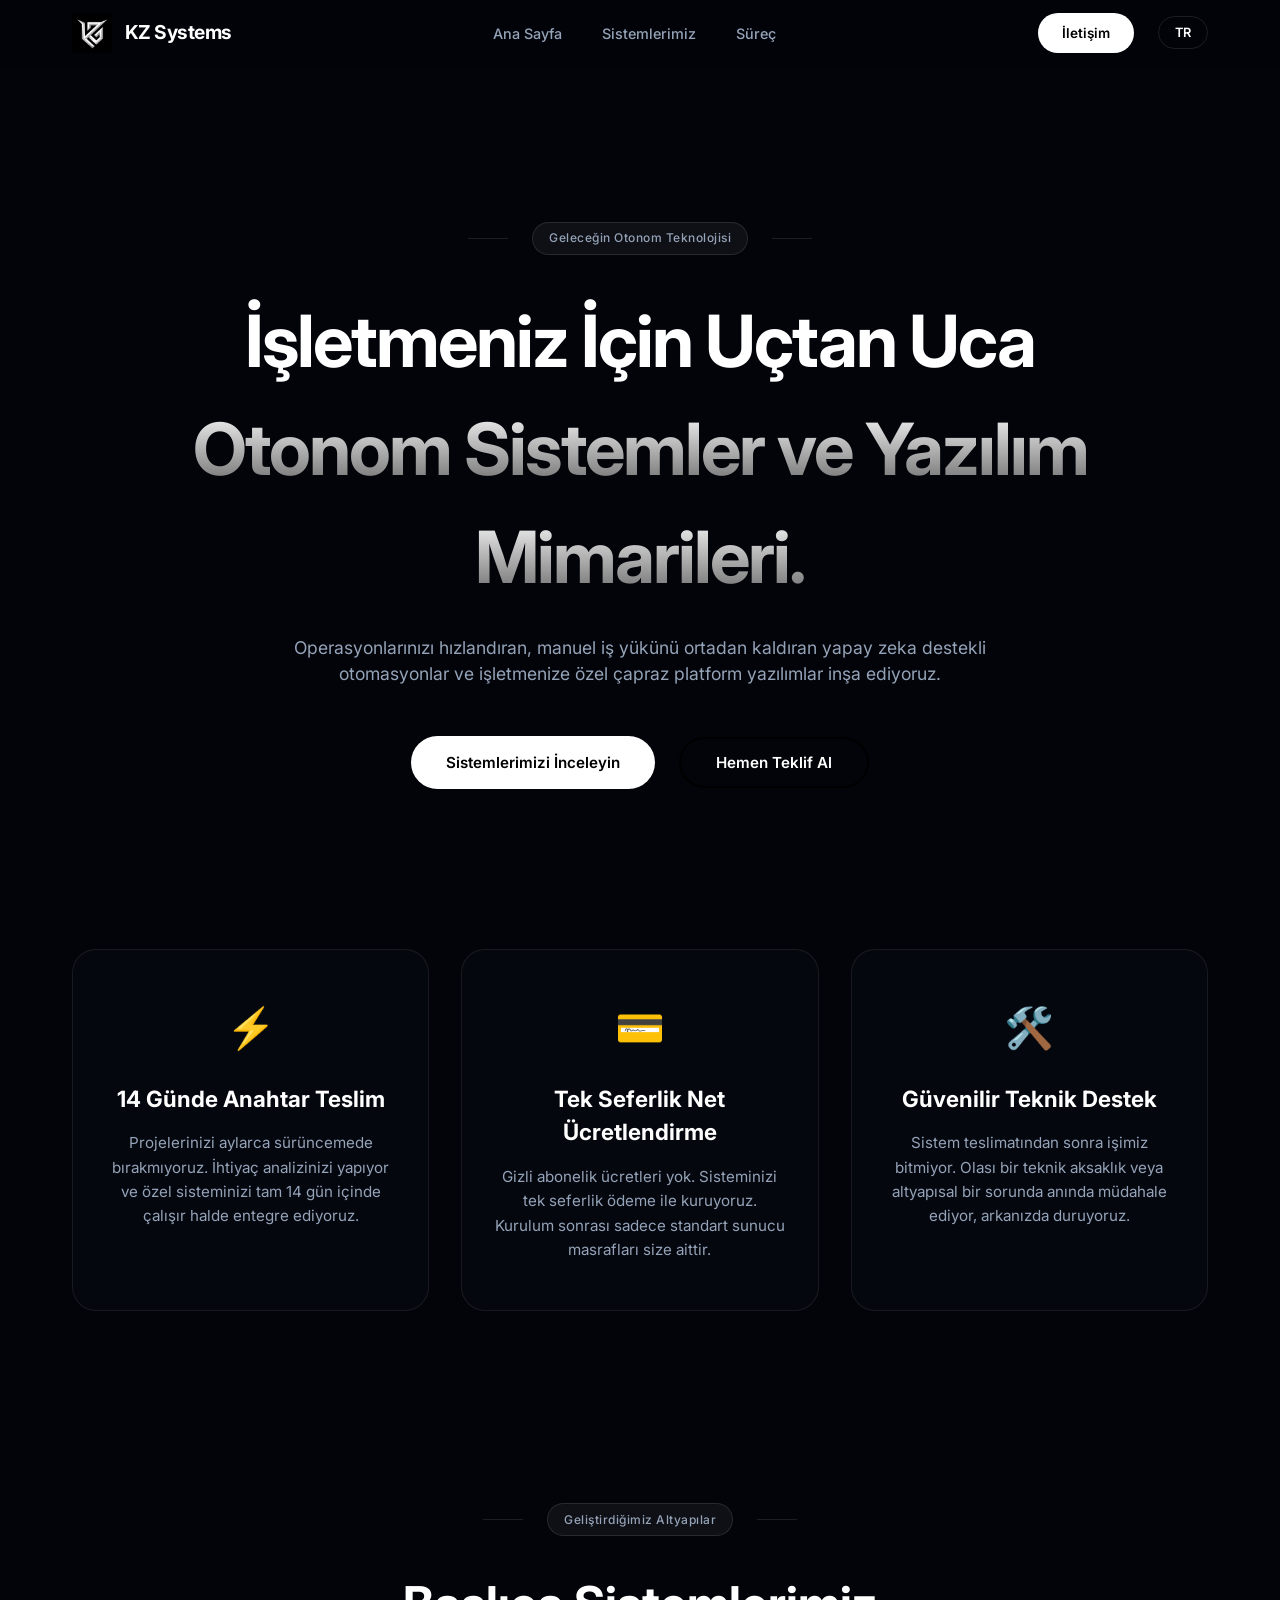
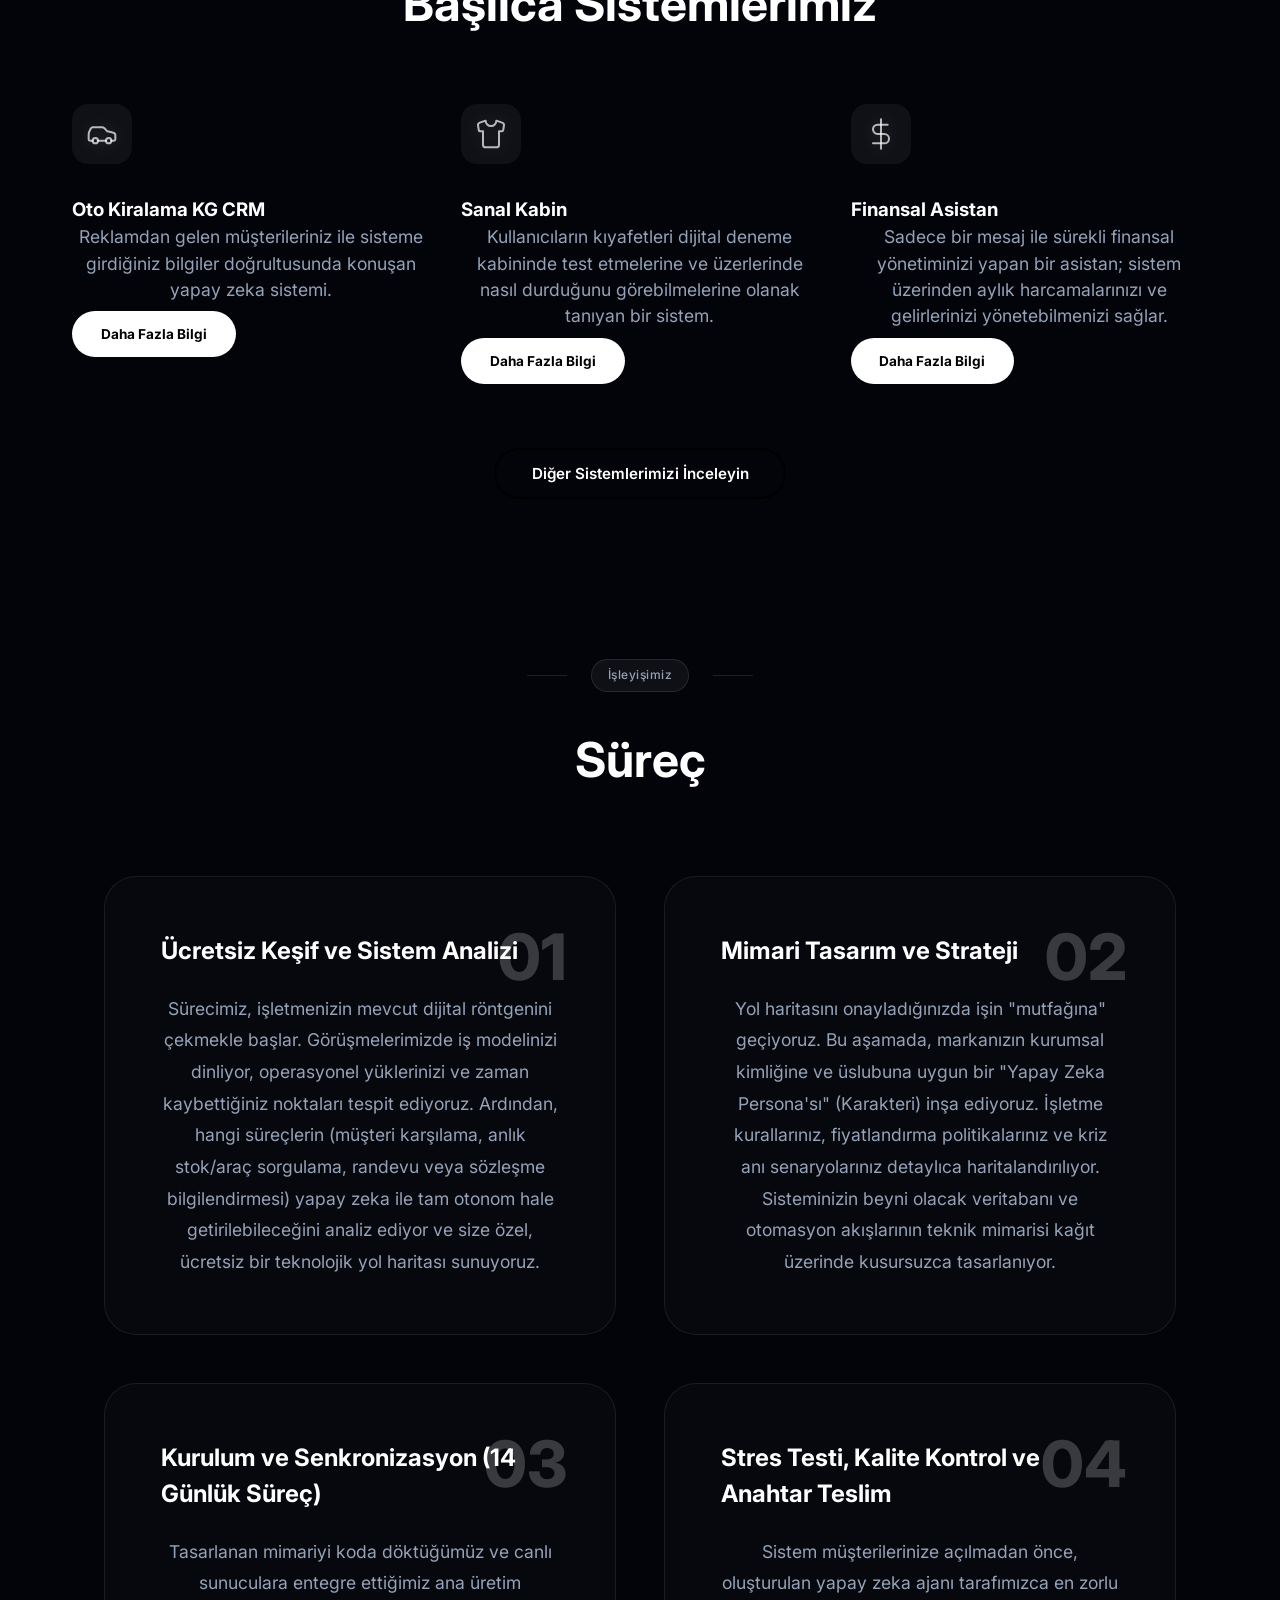
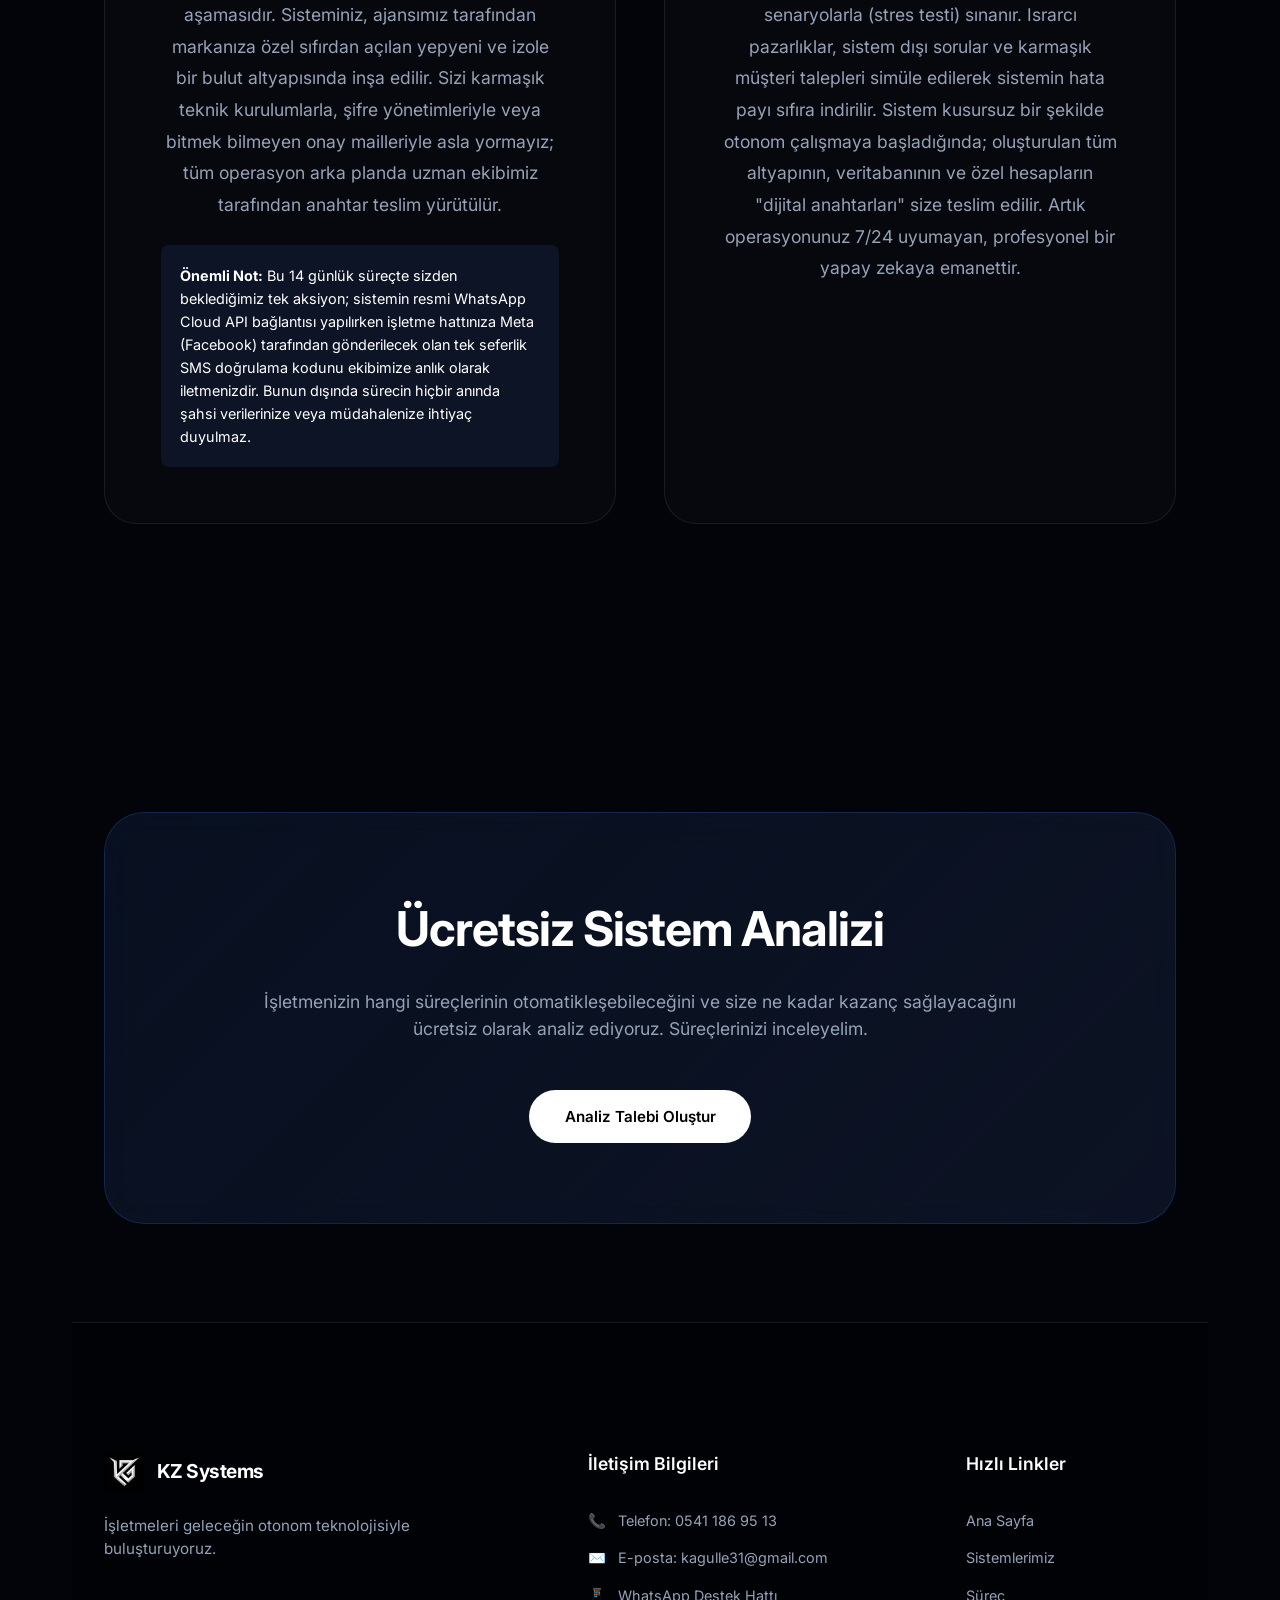
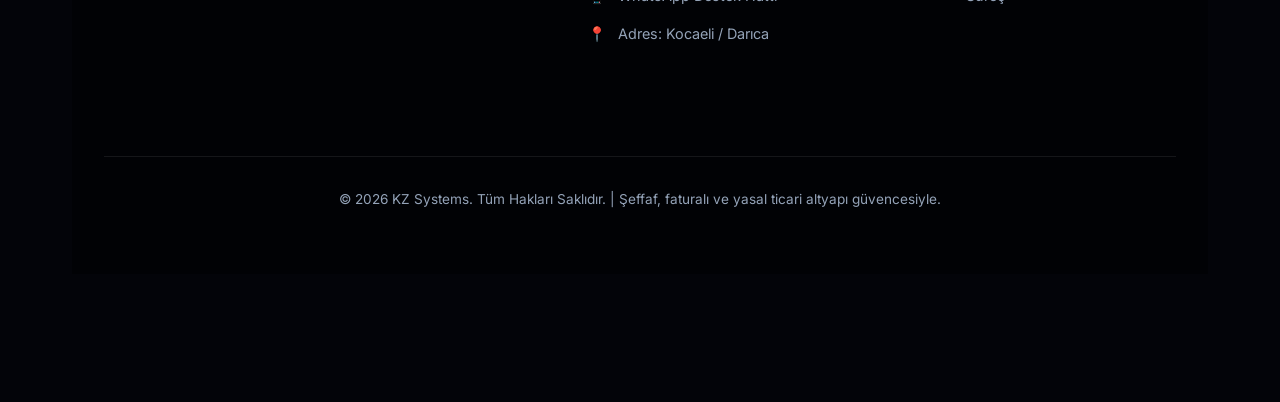
==== index.html @ 74131161 "Ufak bir yazi duzeltildi" ====
<!DOCTYPE html>
<html lang="tr">
<head>
    <meta charset="UTF-8">
    <meta name="viewport" content="width=device-width, initial-scale=1.0">
    <title>KZ Systems | Uçtan Uca Otonom Sistemler</title>
    <link rel="stylesheet" href="style.css?v=11">
    <link rel="preconnect" href="https://fonts.googleapis.com">
    <link rel="preconnect" href="https://fonts.gstatic.com" crossorigin>
    <link href="https://fonts.googleapis.com/css2?family=Inter:wght@300;400;500;600;700;800&display=swap" rel="stylesheet">
    <meta name="description" content="KZ Systems - İşletmenize özel otonom sistemler, yapay zeka otomasyonları ve yazılım mimarileri.">
</head>
<body>
    <!-- Background Glow System -->
    <div class="bg-system">
        <div class="glow-horizontal"></div>
        <div class="noise-overlay"></div>
    </div>

    <!-- Navigation -->
    <nav class="navbar">
        <div class="nav-container">
            <div class="nav-left">
                <div class="logo-area">
                    <img src="logo.png" alt="KZ Logo" class="brand-logo">
                    <span class="brand-name">KZ Systems</span>
                </div>
            </div>
            <div class="nav-center">
                <ul class="nav-links">
                    <li><a href="#home" data-tr="Ana Sayfa" data-en="Home">Ana Sayfa</a></li>
                    <li><a href="systems.html" target="_blank" data-tr="Sistemlerimiz" data-en="Our Systems">Sistemlerimiz</a></li>
                    <li><a href="#process" data-tr="Süreç" data-en="Process">Süreç</a></li>
                </ul>
            </div>
            <div class="nav-right">
                <div class="nav-actions">
                    <a href="#contact-info" class="btn-contact desktop-only" data-tr="İletişim" data-en="Contact">İletişim</a>
                    <div class="lang-switcher">
                        <button id="lang-btn">TR</button>
                        <div class="lang-dropdown">
                            <a href="#" onclick="changeLang('tr')">Türkçe</a>
                            <a href="#" onclick="changeLang('en')">English</a>
                        </div>
                    </div>
                    <!-- Hamburger Menu Toggle -->
                    <button class="mobile-menu-toggle" id="mobile-toggle">
                        <span></span>
                        <span></span>
                        <span></span>
                    </button>
                </div>
            </div>
        </div>
    </nav>

    <!-- Mobile Overlay Menu -->
    <div class="mobile-overlay" id="mobile-overlay">
        <div class="mobile-menu-content">
            <ul class="mobile-nav-links">
                <li><a href="#home" data-tr="Ana Sayfa" data-en="Home">Ana Sayfa</a></li>
                <li><a href="systems.html" target="_blank" data-tr="Sistemlerimiz" data-en="Our Systems">Sistemlerimiz</a></li>
                <li><a href="#process" data-tr="Süreç" data-en="Process">Süreç</a></li>
                <li><a href="#contact-info" class="btn-contact-mobile" data-tr="İletişim" data-en="Contact">İletişim</a></li>
            </ul>
        </div>
    </div>

    <!-- 1. Hero Section -->
    <section id="home" class="hero-saas">
        <div class="container">
            <div class="badge-wrapper fade-in">
                <div class="line"></div>
                <div class="badge" data-tr="Geleceğin Otonom Teknolojisi" data-en="Autonomous Technology of the Future">Geleceğin Otonom Teknolojisi</div>
                <div class="line"></div>
            </div>
            <h1 class="fade-in" data-tr="İşletmeniz İçin Uçtan Uca<br><span class='gradient-text'>Otonom Sistemler ve Yazılım Mimarileri.</span>" data-en="End-to-End Autonomous Systems<br><span class='gradient-text'>and Software Architectures for Your Business.</span>">İşletmeniz İçin Uçtan Uca<br><span class="gradient-text">Otonom Sistemler ve Yazılım Mimarileri.</span></h1>
            <p class="fade-in" data-tr="Operasyonlarınızı hızlandıran, manuel iş yükünü ortadan kaldıran yapay zeka destekli otomasyonlar ve işletmenize özel çapraz platform yazılımlar inşa ediyoruz." data-en="We build AI-powered automations that accelerate your operations, eliminate manual workload, and develop cross-platform software tailored to your business.">Operasyonlarınızı hızlandıran, manuel iş yükünü ortadan kaldıran yapay zeka destekli otomasyonlar ve işletmenize özel çapraz platform yazılımlar inşa ediyoruz.</p>
            <div class="hero-btns fade-in">
                <a href="systems.html" class="btn-primary-v2" data-tr="Sistemlerimizi İnceleyin" data-en="Explore Our Systems">Sistemlerimizi İnceleyin</a>
                <a href="https://wa.me/905411869513" target="_blank" class="btn-secondary-v2" data-tr="Hemen Teklif Al" data-en="Get Quote Now">Hemen Teklif Al</a>
            </div>
        </div>
    </section>

    <!-- 2. Neden Biz? (Value Proposition) -->
    <section class="value-prop">
        <div class="container">
            <div class="value-grid">
                <!-- Card 1 -->
                <div class="value-card fade-in">
                    <div class="value-icon">⚡</div>
                    <h3 data-tr="14 Günde Anahtar Teslim" data-en="14-Day Turnkey Delivery">14 Günde Anahtar Teslim</h3>
                    <p data-tr="Projelerinizi aylarca sürüncemede bırakmıyoruz. İhtiyaç analizinizi yapıyor ve özel sisteminizi tam 14 gün içinde çalışır halde entegre ediyoruz." data-en="We don't keep your projects in limbo for months. We analyze your needs and integrate your custom system fully operational within exactly 14 days.">Projelerinizi aylarca sürüncemede bırakmıyoruz. İhtiyaç analizinizi yapıyor ve özel sisteminizi tam 14 gün içinde çalışır halde entegre ediyoruz.</p>
                </div>
                <!-- Card 2 -->
                <div class="value-card fade-in" style="animation-delay: 0.1s;">
                    <div class="value-icon">💳</div>
                    <h3 data-tr="Tek Seferlik Net Ücretlendirme" data-en="One-Time Fixed Pricing">Tek Seferlik Net Ücretlendirme</h3>
                    <p data-tr="Gizli abonelik ücretleri yok. Sisteminizi tek seferlik ödeme ile kuruyoruz. Kurulum sonrası sadece standart sunucu masrafları size aittir." data-en="No hidden subscription fees. We set up your system with a one-time payment. After installation, only standard server costs belong to you.">Gizli abonelik ücretleri yok. Sisteminizi tek seferlik ödeme ile kuruyoruz. Kurulum sonrası sadece standart sunucu masrafları size aittir.</p>
                </div>
                <!-- Card 3 -->
                <div class="value-card fade-in" style="animation-delay: 0.2s;">
                    <div class="value-icon">🛠️</div>
                    <h3 data-tr="Güvenilir Teknik Destek" data-en="Reliable Technical Support">Güvenilir Teknik Destek</h3>
                    <p data-tr="Sistem teslimatından sonra işimiz bitmiyor. Olası bir teknik aksaklık veya altyapısal bir sorunda anında müdahale ediyor, arkanızda duruyoruz." data-en="Our job doesn't end after delivery. In case of any technical hitch or infrastructure issue, we intervene immediately and stand by you.">Sistem teslimatından sonra işimiz bitmiyor. Olası bir teknik aksaklık veya altyapısal bir sorunda anında müdahale ediyor, arkanızda duruyoruz.</p>
                </div>
            </div>
        </div>
    </section>

    <!-- 4. Geliştirdiğimiz Altyapılar -->
    <section id="systems" class="articles-section">
        <div class="container">
            <div class="badge-wrapper fade-in">
                <div class="line"></div>
                <div class="badge" data-tr="Geliştirdiğimiz Altyapılar" data-en="Architectures We Develop">Geliştirdiğimiz Altyapılar</div>
                <div class="line"></div>
            </div>
            <h2 class="section-title fade-in" data-tr="Başlıca Sistemlerimiz" data-en="Our Primary Systems">Başlıca Sistemlerimiz</h2>

            <div class="article-grid-v2">
                <!-- Block 1 -->
                <div class="system-box-v3 fade-in">
                    <div class="card-visual-small">
                        <svg width="32" height="32" viewBox="0 0 24 24" fill="none" stroke="currentColor" stroke-width="1.5" stroke-linecap="round" stroke-linejoin="round" class="system-icon"><path d="M19 17h2c.6 0 1-.4 1-1v-3c0-.9-.7-1.7-1.5-1.9C18.7 10.6 16 10 16 10s-1.3-1.4-2.2-2.3c-.5-.4-1.1-.7-1.8-.7H5c-.6 0-1.1.4-1.4.9l-1.4 2.9C2.1 11.6 2 12.2 2 12.8V16c0 .6.4 1 1 1h2"/><circle cx="7" cy="17" r="2"/><path d="M9 17h6"/><circle cx="17" cy="17" r="2"/></svg>
                    </div>
                    <div class="system-content-v3">
                        <h3 data-tr="Oto Kiralama KG CRM" data-en="Car Rental KG CRM">Oto Kiralama KG CRM</h3>
                        <p data-tr="Reklamdan gelen müşterileriniz ile sisteme girdiğiniz bilgiler doğrultusunda konuşan yapay zeka sistemi." data-en="An AI system that communicates with your customers from ads based on the information you provide.">Reklamdan gelen müşterileriniz ile sisteme girdiğiniz bilgiler doğrultusunda konuşan yapay zeka sistemi.</p>
                        <a href="oto-kiralama.html" class="btn-read" data-tr="Daha Fazla Bilgi" data-en="More Info">Daha Fazla Bilgi</a>
                    </div>
                </div>

                <!-- Block 2 -->
                <div class="system-box-v3 fade-in" style="animation-delay: 0.1s;">
                    <div class="card-visual-small">
                        <svg width="32" height="32" viewBox="0 0 24 24" fill="none" stroke="currentColor" stroke-width="1.5" stroke-linecap="round" stroke-linejoin="round" class="system-icon"><path d="M20.38 3.46 16 2a4 4 0 0 1-8 0L3.62 3.46a2 2 0 0 0-1.34 2.23l.58 3.47a1 1 0 0 0 .99.84H6v10c0 1.1.9 2 2 2h8a2 2 0 0 0 2-2V10h2.15a1 1 0 0 0 .99-.84l.58-3.47a2 2 0 0 0-1.34-2.23z"/></svg>
                    </div>
                    <div class="system-content-v3">
                        <h3 data-tr="Sanal Kabin" data-en="Virtual Fitting Room">Sanal Kabin</h3>
                        <p data-tr="Kullanıcıların kıyafetleri dijital deneme kabininde test etmelerine ve üzerlerinde nasıl durduğunu görebilmelerine olanak tanıyan bir sistem." data-en="A system that allows users to test clothes in a digital fitting room and see how they look on them.">Kullanıcıların kıyafetleri dijital deneme kabininde test etmelerine ve üzerlerinde nasıl durduğunu görebilmelerine olanak tanıyan bir sistem.</p>
                        <a href="sanal-kabin.html" class="btn-read" data-tr="Daha Fazla Bilgi" data-en="More Info">Daha Fazla Bilgi</a>
                    </div>
                </div>

                <!-- Block 3 -->
                <div class="system-box-v3 fade-in" style="animation-delay: 0.2s;">
                    <div class="card-visual-small">
                        <svg width="32" height="32" viewBox="0 0 24 24" fill="none" stroke="currentColor" stroke-width="1.5" stroke-linecap="round" stroke-linejoin="round" class="system-icon"><line x1="12" y1="1" x2="12" y2="23"/><path d="M17 5H9.5a3.5 3.5 0 0 0 0 7h5a3.5 3.5 0 0 1 0 7H6"/></svg>
                    </div>
                    <div class="system-content-v3">
                        <h3 data-tr="Finansal Asistan" data-en="Financial Assistant">Finansal Asistan</h3>
                        <p data-tr="Sadece bir mesaj ile sürekli finansal yönetiminizi yapan bir asistan; sistem üzerinden aylık harcamalarınızı ve gelirlerinizi yönetebilmenizi sağlar." data-en="An assistant that manages your finances with just a message; allows you to manage monthly expenses and incomes through the system.">Sadece bir mesaj ile sürekli finansal yönetiminizi yapan bir asistan; sistem üzerinden aylık harcamalarınızı ve gelirlerinizi yönetebilmenizi sağlar.</p>
                        <a href="finansal-asistan.html" class="btn-read" data-tr="Daha Fazla Bilgi" data-en="More Info">Daha Fazla Bilgi</a>
                    </div>
                </div>
            </div>
            
            <div class="systems-more fade-in" style="text-align: center; margin-top: 4rem;">
                <a href="systems.html" class="btn-secondary-v2" data-tr="Diğer Sistemlerimizi İnceleyin" data-en="Explore Our Other Systems">Diğer Sistemlerimizi İnceleyin</a>
            </div>
            
    <!-- 5. Süreç Section -->
    <section id="process" class="process-section">
        <div class="container">
            <div class="badge-wrapper fade-in">
                <div class="line"></div>
                <div class="badge" data-tr="İşleyişimiz" data-en="Our Process">İşleyişimiz</div>
                <div class="line"></div>
            </div>
            <h2 class="section-title fade-in" data-tr="Süreç" data-en="Process">Süreç</h2>

            <div class="process-grid">
                <!-- Step 1 -->
                <div class="process-card fade-in">
                    <div class="step-num">01</div>
                    <div class="process-content">
                        <h3 data-tr="Ücretsiz Keşif ve Sistem Analizi" data-en="Free Discovery and System Analysis">Ücretsiz Keşif ve Sistem Analizi</h3>
                        <p data-tr="Sürecimiz, işletmenizin mevcut dijital röntgenini çekmekle başlar. Görüşmelerimizde iş modelinizi dinliyor, operasyonel yüklerinizi ve zaman kaybettiğiniz noktaları tespit ediyoruz. Ardından, hangi süreçlerin (müşteri karşılama, anlık stok/araç sorgulama, randevu veya sözleşme bilgilendirmesi) yapay zeka ile tam otonom hale getirilebileceğini analiz ediyor ve size özel, ücretsiz bir teknolojik yol haritası sunuyoruz." data-en="Our process begins with taking a digital X-ray of your business. We listen to your business model, identifying operational burdens and time-consuming points. Then, we analyze which processes can be fully automated with AI and provide you with a custom, free technological roadmap.">Sürecimiz, işletmenizin mevcut dijital röntgenini çekmekle başlar. Görüşmelerimizde iş modelinizi dinliyor, operasyonel yüklerinizi ve zaman kaybettiğiniz noktaları tespit ediyoruz. Ardından, hangi süreçlerin (müşteri karşılama, anlık stok/araç sorgulama, randevu veya sözleşme bilgilendirmesi) yapay zeka ile tam otonom hale getirilebileceğini analiz ediyor ve size özel, ücretsiz bir teknolojik yol haritası sunuyoruz.</p>
                    </div>
                </div>

                <!-- Step 2 -->
                <div class="process-card fade-in" style="animation-delay: 0.1s;">
                    <div class="step-num">02</div>
                    <div class="process-content">
                        <h3 data-tr="Mimari Tasarım ve Strateji" data-en="Architectural Design and Strategy">Mimari Tasarım ve Strateji</h3>
                        <p data-tr="Yol haritasını onayladığınızda işin 'mutfağına' geçiyoruz. Bu aşamada, markanızın kurumsal kimliğine ve üslubuna uygun bir 'Yapay Zeka Persona'sı' (Karakteri) inşa ediyoruz. İşletme kurallarınız, fiyatlandırma politikalarınız ve kriz anı senaryolarınız detaylıca haritalandırılıyor. Sisteminizin beyni olacak veritabanı ve otomasyon akışlarının teknik mimarisi kağıt üzerinde kusursuzca tasarlanıyor." data-en="When you approve the roadmap, we move to the 'kitchen'. We build an 'AI Persona' suitable for your brand's tone. Your business rules, pricing policies, and crisis scenarios are mapped out. The technical architecture of the database and automation flows is flawlessly designed.">Yol haritasını onayladığınızda işin "mutfağına" geçiyoruz. Bu aşamada, markanızın kurumsal kimliğine ve üslubuna uygun bir "Yapay Zeka Persona'sı" (Karakteri) inşa ediyoruz. İşletme kurallarınız, fiyatlandırma politikalarınız ve kriz anı senaryolarınız detaylıca haritalandırılıyor. Sisteminizin beyni olacak veritabanı ve otomasyon akışlarının teknik mimarisi kağıt üzerinde kusursuzca tasarlanıyor.</p>
                    </div>
                </div>

                <!-- Step 3 -->
                <div class="process-card fade-in" style="animation-delay: 0.2s;">
                    <div class="step-num">03</div>
                    <div class="process-content">
                        <h3 data-tr="Kurulum ve Senkronizasyon (14 Günlük Süreç)" data-en="Installation and Synchronization (14-Day Process)">Kurulum ve Senkronizasyon (14 Günlük Süreç)</h3>
                        <p data-tr="Tasarlanan mimariyi koda döktüğümüz ve canlı sunuculara entegre ettiğimiz ana üretim aşamasıdır. Sisteminiz, ajansımız tarafından markanıza özel sıfırdan açılan yepyeni ve izole bir bulut altyapısında inşa edilir. Sizi karmaşık teknik kurulumlarla, şifre yönetimleriyle veya bitmek bilmeyen onay mailleriyle asla yormayız." data-en="The main production phase where we code and integrate into live servers. Your system is built on a brand new and isolated cloud infrastructure created specifically for your brand. We never tire you with complex technical setups.">Tasarlanan mimariyi koda döktüğümüz ve canlı sunuculara entegre ettiğimiz ana üretim aşamasıdır. Sisteminiz, ajansımız tarafından markanıza özel sıfırdan açılan yepyeni ve izole bir bulut altyapısında inşa edilir. Sizi karmaşık teknik kurulumlarla, şifre yönetimleriyle veya bitmek bilmeyen onay mailleriyle asla yormayız; tüm operasyon arka planda uzman ekibimiz tarafından anahtar teslim yürütülür.</p>
                        <div class="important-note" style="margin-top: 1.5rem; padding: 1.2rem; background: rgba(59, 130, 246, 0.1); border-left: 3px solid var(--accent-primary); border-radius: 8px;">
                            <strong data-tr="Önemli Not:" data-en="Important Note:">Önemli Not:</strong>
                            <span data-tr="Bu 14 günlük süreçte sizden beklediğimiz tek aksiyon; sistemin resmi WhatsApp Cloud API bağlantısı yapılırken işletme hattınıza Meta (Facebook) tarafından gönderilecek olan tek seferlik SMS doğrulama kodunu ekibimize anlık olarak iletmenizdir. Bunun dışında sürecin hiçbir anında şahsi verilerinize veya müdahalenize ihtiyaç duyulmaz." data-en="The only action we expect from you is to instantly share the one-time SMS verification code sent by Meta (Facebook) to your business line while connecting to the official WhatsApp Cloud API. No personal data or intervention is needed otherwise.">Bu 14 günlük süreçte sizden beklediğimiz tek aksiyon; sistemin resmi WhatsApp Cloud API bağlantısı yapılırken işletme hattınıza Meta (Facebook) tarafından gönderilecek olan tek seferlik SMS doğrulama kodunu ekibimize anlık olarak iletmenizdir. Bunun dışında sürecin hiçbir anında şahsi verilerinize veya müdahalenize ihtiyaç duyulmaz.</span>
                        </div>
                    </div>
                </div>

                <!-- Step 4 -->
                <div class="process-card fade-in" style="animation-delay: 0.3s;">
                    <div class="step-num">04</div>
                    <div class="process-content">
                        <h3 data-tr="Stres Testi, Kalite Kontrol ve Anahtar Teslim" data-en="Stress Test, Quality Control and Turnkey Delivery">Stres Testi, Kalite Kontrol ve Anahtar Teslim</h3>
                        <p data-tr="Sistem müşterilerinize açılmadan önce, oluşturulan yapay zeka ajanı tarafımızca en zorlu senaryolarla (stres testi) sınanır. Israrcı pazarlıklar, sistem dışı sorular ve karmaşık müşteri talepleri simüle edilerek sistemin hata payı sıfıra indirilir. Sistem kusursuz bir şekilde otonom çalışmaya başladığında; oluşturulan tüm altyapının, veritabanının ve özel hesapların 'dijital anahtarları' size teslim edilir." data-en="Before opening to customers, the AI agent is tested with the toughest scenarios. Persistent negotiations and complex requests are simulated to reduce the error margin to zero. When it works flawlessly, the 'digital keys' to all infrastructure are delivered to you.">Sistem müşterilerinize açılmadan önce, oluşturulan yapay zeka ajanı tarafımızca en zorlu senaryolarla (stres testi) sınanır. Israrcı pazarlıklar, sistem dışı sorular ve karmaşık müşteri talepleri simüle edilerek sistemin hata payı sıfıra indirilir. Sistem kusursuz bir şekilde otonom çalışmaya başladığında; oluşturulan tüm altyapının, veritabanının ve özel hesapların "dijital anahtarları" size teslim edilir. Artık operasyonunuz 7/24 uyumayan, profesyonel bir yapay zekaya emanettir.</p>
                    </div>
                </div>
            </div>
        </div>
    </section>

    <!-- 5. Ücretsiz Sistem Analizi -->
    <section class="analysis-section">
        <div class="container">
            <div class="analysis-box fade-in">
                <h2 data-tr="Ücretsiz Sistem Analizi" data-en="Free System Analysis">Ücretsiz Sistem Analizi</h2>
                <p data-tr="İşletmenizin hangi süreçlerinin otomatikleşebileceğini ve size ne kadar kazanç sağlayacağını ücretsiz olarak analiz ediyoruz. Süreçlerinizi inceleyelim." data-en="We analyze for free which processes of your business can be automated and how much gain it will provide. Let's examine your processes.">İşletmenizin hangi süreçlerinin otomatikleşebileceğini ve size ne kadar kazanç sağlayacağını ücretsiz olarak analiz ediyoruz. Süreçlerinizi inceleyelim.</p>
                <a href="https://wa.me/905411869513" target="_blank" class="btn-primary-v2" data-tr="Analiz Talebi Oluştur" data-en="Create Analysis Request">Analiz Talebi Oluştur</a>
            </div>
        </div>
    </section>

    <!-- 6. Footer -->
    <footer id="contact-info" class="footer-detailed">
        <div class="container">
            <div class="footer-grid">
                <div class="footer-brand">
                    <div class="logo-area">
                        <img src="logo.png" alt="KZ Logo" class="brand-logo">
                        <span class="brand-name">KZ Systems</span>
                    </div>
                    <p class="brand-desc" data-tr="İşletmeleri geleceğin otonom teknolojisiyle buluşturuyoruz." data-en="Connecting businesses with the autonomous technology of the future.">İşletmeleri geleceğin otonom teknolojisiyle buluşturuyoruz.</p>
                </div>
                <div class="footer-contact">
                    <h4 data-tr="İletişim Bilgileri" data-en="Contact Information">İletişim Bilgileri</h4>
                    <ul>
                        <li><span class="icon">📞</span> <span data-tr="Telefon: 0541 186 95 13" data-en="Phone: +90 541 186 95 13">Telefon: 0541 186 95 13</span></li>
                        <li><span class="icon">✉️</span> <span data-tr="E-posta: kagulle31@gmail.com" data-en="Email: kagulle31@gmail.com">E-posta: kagulle31@gmail.com</span></li>
                        <li><span class="icon">📱</span> <a href="https://wa.me/905411869513" target="_blank" data-tr="WhatsApp Destek Hattı" data-en="WhatsApp Support Line">WhatsApp Destek Hattı</a></li>
                        <li><span class="icon">📍</span> <span data-tr="Adres: Kocaeli / Darıca" data-en="Address: Kocaeli / Darıca">Adres: Kocaeli / Darıca</span></li>
                    </ul>
                </div>
                <div class="footer-links">
                    <h4 data-tr="Hızlı Linkler" data-en="Quick Links">Hızlı Linkler</h4>
                    <ul>
                        <li><a href="#home" data-tr="Ana Sayfa" data-en="Home">Ana Sayfa</a></li>
                        <li><a href="#systems" data-tr="Sistemlerimiz" data-en="Our Systems">Sistemlerimiz</a></li>
                        <li><a href="#process" data-tr="Süreç" data-en="Process">Süreç</a></li>
                    </ul>
                </div>
            </div>
            <div class="footer-bottom">
                <p data-tr="© 2026 KZ Systems. Tüm Hakları Saklıdır. | Şeffaf, faturalı ve yasal ticari altyapı güvencesiyle." data-en="© 2026 KZ Systems. All Rights Reserved. | With the assurance of transparent, invoiced and legal commercial infrastructure.">© 2026 KZ Systems. Tüm Hakları Saklıdır. | Şeffaf, faturalı ve yasal ticari altyapı güvencesiyle.</p>
            </div>
        </div>
    </footer>

    <script src="main.js"></script>
</body>
</html>
---- style.css ----
:root {
    --bg-color: #030409;
    --accent-blue: #3b82f6;
    --accent-glow: rgba(59, 130, 246, 0.15);
    --text-primary: #ffffff;
    --text-secondary: #94a3b8;
    --card-bg: rgba(15, 23, 42, 0.3);
    --border-color: rgba(255, 255, 255, 0.08);
    --transition: all 0.5s cubic-bezier(0.16, 1, 0.3, 1);
}

/* Custom Premium Scrollbar */
::-webkit-scrollbar {
    width: 8px;
}

::-webkit-scrollbar-track {
    background: #010205;
}

::-webkit-scrollbar-thumb {
    background: linear-gradient(to bottom, var(--accent-primary), #1e40af);
    border-radius: 10px;
    border: 2px solid #010205;
}

::-webkit-scrollbar-thumb:hover {
    background: var(--accent-primary);
}

* {
    margin: 0;
    padding: 0;
    box-sizing: border-box;
    font-family: 'Inter', sans-serif;
}

body {
    background-color: var(--bg-color);
    color: var(--text-primary);
    overflow-x: hidden;
    line-height: 1.5;
}

/* Background System */
.bg-system {
    position: fixed;
    top: 0;
    left: 0;
    width: 100%;
    height: 100%;
    z-index: -1;
    pointer-events: none;
}

.glow-horizontal {
    position: absolute;
    top: 30%;
    left: 50%;
    transform: translate(-50%, -50%);
    width: 150vw;
    height: 600px;
    background: radial-gradient(ellipse at center, rgba(100, 150, 255, 0.12) 0%, rgba(100, 150, 255, 0.05) 30%, transparent 70%);
    filter: blur(100px);
}

.noise-overlay {
    position: absolute;
    top: 0;
    left: 0;
    width: 100%;
    height: 100%;
    background-image: url("https://grainy-gradients.vercel.app/noise.svg");
    opacity: 0.03;
}

/* Typography */
h1 {
    font-size: 4.5rem;
    font-weight: 700;
    letter-spacing: -2px;
    margin-bottom: 1.5rem;
    text-align: center;
}

.gradient-text {
    background: linear-gradient(180deg, #fff 0%, #666 100%);
    -webkit-background-clip: text;
    -webkit-text-fill-color: transparent;
}

p {
    font-size: 1.1rem;
    color: var(--text-secondary);
    text-align: center;
    max-width: 800px;
    margin: 0 auto;
}

/* Navigation */
.navbar {
    position: absolute;
    top: 0;
    left: 0;
    width: 100%;
    padding: 2rem 0;
    z-index: 100;
}

.nav-container {
    max-width: 1200px;
    margin: 0 auto;
    padding: 0 2rem;
    display: flex;
    justify-content: space-between;
    align-items: center;
}

.logo-area {
    display: flex;
    align-items: center;
    gap: 0.8rem;
}

.logo-elips {
    background: #fff;
    color: #000;
    width: 45px;
    height: 32px;
    border-radius: 40px;
    display: flex;
    align-items: center;
    justify-content: center;
    font-weight: 800;
    font-size: 0.75rem;
}

.brand-logo {
    height: 40px;
    width: auto;
    object-fit: contain;
}

.brand-name {
    font-weight: 700;
    font-size: 1.2rem;
    letter-spacing: -0.5px;
}

.nav-links {
    display: flex;
    list-style: none;
    gap: 2.5rem;
}

.nav-links a {
    text-decoration: none;
    color: var(--text-secondary);
    font-size: 0.9rem;
    font-weight: 500;
    transition: var(--transition);
}

.nav-links a:hover {
    color: #fff;
}

.nav-actions {
    display: flex;
    align-items: center;
    gap: 1.5rem;
}

.btn-contact {
    background: #fff;
    color: #000;
    padding: 0.6rem 1.5rem;
    border-radius: 100px;
    text-decoration: none;
    font-weight: 600;
    font-size: 0.85rem;
    transition: var(--transition);
}

.btn-contact:hover {
    background: rgba(255, 255, 255, 0.9);
    transform: scale(1.02);
}

.lang-switcher {
    position: relative;
}

#lang-btn {
    background: transparent;
    border: 1px solid rgba(255, 255, 255, 0.1);
    color: var(--text-primary);
    padding: 0.5rem 1rem;
    border-radius: 50px;
    font-size: 0.8rem;
    font-weight: 600;
    cursor: pointer;
    transition: var(--transition);
}

#lang-btn:hover {
    border-color: rgba(255, 255, 255, 0.3);
}

.lang-dropdown {
    position: absolute;
    top: 100%;
    right: 0;
    margin-top: 0.5rem;
    background: #0f172a;
    border: 1px solid var(--border-color);
    border-radius: 12px;
    overflow: hidden;
    display: none;
    min-width: 120px;
    z-index: 1001;
    box-shadow: 0 10px 30px rgba(0, 0, 0, 0.5);
}

.lang-dropdown.show {
    display: block;
}

.lang-dropdown a {
    display: block;
    padding: 0.8rem 1.2rem;
    color: var(--text-secondary);
    text-decoration: none;
    font-size: 0.85rem;
    transition: var(--transition);
}

.lang-dropdown a:hover {
    background: rgba(255, 255, 255, 0.05);
    color: #fff;
}

/* Badge System */
.badge-wrapper {
    display: flex;
    align-items: center;
    justify-content: center;
    gap: 1.5rem;
    margin-bottom: 2rem;
}

.line {
    width: 40px;
    height: 1px;
    background: rgba(255, 255, 255, 0.1);
}

.badge {
    background: rgba(255, 255, 255, 0.05);
    border: 1px solid rgba(255, 255, 255, 0.1);
    padding: 0.4rem 1rem;
    border-radius: 100px;
    font-size: 0.75rem;
    font-weight: 500;
    letter-spacing: 0.5px;
    color: var(--text-secondary);
}

/* Expertise Grid (v2) */
.article-grid-v2 {
    display: grid;
    grid-template-columns: repeat(auto-fit, minmax(320px, 1fr));
    gap: 2rem;
}

.article-card-v2 {
    background: var(--card-bg);
    border: 1px solid var(--border-color);
    border-radius: 32px;
    padding: 2.5rem;
    transition: var(--transition);
    backdrop-filter: blur(10px);
}

.article-card-v2:hover {
    border-color: rgba(255, 255, 255, 0.2);
    background: rgba(15, 23, 42, 0.5);
    transform: translateY(-5px);
}

.card-visual-small {
    width: 60px;
    height: 60px;
    background: rgba(255, 255, 255, 0.05);
    border-radius: 16px;
    margin-bottom: 2rem;
    display: flex;
    align-items: center;
    justify-content: center;
}

.system-icon {
    color: rgba(255, 255, 255, 0.7);
    filter: drop-shadow(0 0 8px rgba(255, 255, 255, 0.2));
    transition: var(--transition);
}

.article-card-v2:hover .system-icon {
    color: #fff;
    filter: drop-shadow(0 0 12px rgba(255, 255, 255, 0.4));
    transform: scale(1.1);
}

.card-content-v2 h3 {
    font-size: 1.4rem;
    margin-bottom: 1rem;
    line-height: 1.3;
}

.card-content-v2 p {
    text-align: left;
    font-size: 0.95rem;
    color: var(--text-secondary);
}

.btn-primary-v2 {
    background: #fff;
    color: #000;
    padding: 1rem 2.2rem;
    border-radius: 100px;
    text-decoration: none;
    font-weight: 600;
    font-size: 0.95rem;
    transition: var(--transition);
    display: inline-flex;
    align-items: center;
    justify-content: center;
    line-height: 1.4;
    text-align: center;
}

.btn-primary-v2:hover {
    transform: translateY(-3px);
    box-shadow: 0 10px 30px rgba(255, 255, 255, 0.15);
}

.btn-outline-v2 {
    background: transparent;
    color: #fff;
    padding: 1rem 2.2rem;
    border-radius: 100px;
    text-decoration: none;
    font-weight: 600;
    font-size: 0.95rem;
    border: 1px solid rgba(255, 255, 255, 0.15);
    transition: var(--transition);
}

.btn-outline-v2:hover {
    background: rgba(255, 255, 255, 0.05);
    border-color: #fff;
}

.hero-btns {
    display: flex;
    justify-content: center;
    align-items: center;
    gap: 1.5rem;
    margin-top: 3rem;
    width: 100%;
}

/* Value Proposition */
.value-prop {
    padding: 4rem 0;
}

.value-grid {
    display: grid;
    grid-template-columns: repeat(auto-fit, minmax(300px, 1fr));
    gap: 2rem;
}

.value-card {
    background: rgba(15, 23, 42, 0.2);
    border: 1px solid var(--border-color);
    padding: 3rem 2rem;
    border-radius: 24px;
    text-align: center;
    transition: var(--transition);
}

.value-card:hover {
    background: rgba(15, 23, 42, 0.4);
    border-color: rgba(255, 255, 255, 0.15);
}

.value-icon {
    font-size: 2.5rem;
    margin-bottom: 1.5rem;
}

.value-card h3 {
    font-size: 1.4rem;
    margin-bottom: 1rem;
    font-weight: 700;
}

.value-card p {
    font-size: 0.95rem;
    color: var(--text-secondary);
    line-height: 1.6;
}

/* Sections */
.container {
    max-width: 1200px;
    margin: 0 auto;
    padding: 0 2rem;
}

.hero-saas {
    padding: 12rem 0 6rem;
    min-height: 80vh;
    display: flex;
    align-items: center;
    text-align: center;
}

.hero-saas .container {
    width: 100%;
}

.articles-section {
    padding: 8rem 0;
}

.section-title {
    font-size: 3rem;
    text-align: center;
    margin-bottom: 4rem;
}

/* Article Cards */
.article-grid {
    display: flex;
    flex-direction: column;
    gap: 1.5rem;
    max-width: 900px;
    margin: 0 auto;
}

.article-card {
    background: var(--card-bg);
    border: 1px solid var(--border-color);
    border-radius: 32px;
    padding: 1.5rem;
    display: flex;
    gap: 2.5rem;
    align-items: center;
    transition: var(--transition);
    backdrop-filter: blur(10px);
}

.article-card:hover {
    border-color: rgba(255, 255, 255, 0.2);
    background: rgba(15, 23, 42, 0.5);
    transform: translateY(-5px);
}

.card-visual {
    flex-shrink: 0;
    width: 280px;
    height: 180px;
    background: linear-gradient(45deg, #0f172a, #1e293b);
    border-radius: 20px;
    display: flex;
    align-items: center;
    justify-content: center;
    overflow: hidden;
    position: relative;
}

.visual-circle {
    width: 60px;
    height: 60px;
    border: 2px solid rgba(255, 255, 255, 0.1);
    border-radius: 50%;
    display: flex;
    align-items: center;
    justify-content: center;
}

.inner-dot {
    width: 12px;
    height: 12px;
    background: #fff;
    border-radius: 50%;
    box-shadow: 0 0 15px #fff;
}

.visual-rects {
    position: relative;
    width: 100px;
    height: 60px;
}

.rect {
    position: absolute;
    width: 100%;
    height: 100%;
    border-radius: 8px;
    border: 1px solid rgba(255, 255, 255, 0.1);
}

.rect-1 { background: rgba(255, 255, 255, 0.05); transform: rotate(-5deg); left: -10px; }
.rect-2 { background: rgba(255, 255, 255, 0.08); transform: rotate(5deg); left: 10px; }

.article-card-v2 {
    background: rgba(255, 255, 255, 0.03);
    border: 1px solid rgba(255, 255, 255, 0.1);
    border-radius: 32px;
    padding: 2.5rem;
    display: flex;
    flex-direction: column;
    gap: 1.5rem;
    transition: var(--transition);
    backdrop-filter: blur(20px);
}

.article-card-v2:hover {
    border-color: rgba(255, 255, 255, 0.2);
    transform: translateY(-5px);
}

.card-content-v2 {
    display: flex;
    flex-direction: column;
    gap: 1rem;
}

.btn-read {
    display: inline-flex;
    align-items: center;
    justify-content: center;
    background: #fff;
    color: #000;
    padding: 0.8rem 1.8rem;
    border-radius: 100px;
    text-decoration: none;
    font-weight: 700;
    font-size: 0.85rem;
    margin-top: 0.5rem;
    transition: var(--transition);
    width: fit-content;
}

.btn-read:hover {
    transform: translateY(-3px);
    box-shadow: 0 10px 20px rgba(255,255,255,0.1);
}

.center-btn {
    display: flex;
    justify-content: center;
    margin-top: 4rem;
}

.btn-text-v2 {
    color: var(--text-secondary);
    text-decoration: none;
    font-size: 1rem;
    font-weight: 500;
    transition: var(--transition);
}

.btn-text-v2:hover {
    color: #fff;
    transform: translateX(10px);
}

/* Trust Panel */
.trust-panel {
    padding: 6rem 0;
    background: linear-gradient(90deg, transparent, rgba(59, 130, 246, 0.03), transparent);
    border-top: 1px solid var(--border-color);
    border-bottom: 1px solid var(--border-color);
    margin: 4rem 0;
}

.trust-content p {
    font-size: 1rem;
    line-height: 1.8;
    color: var(--text-secondary);
    max-width: 900px;
}

/* Analysis Section */
.analysis-section {
    padding: 8rem 0;
}

.analysis-box {
    background: linear-gradient(135deg, rgba(59, 130, 246, 0.1) 0%, rgba(15, 23, 42, 0.8) 100%);
    border: 1px solid rgba(59, 130, 246, 0.2);
    border-radius: 40px;
    padding: 5rem 3rem;
    text-align: center;
    backdrop-filter: blur(20px);
}

.analysis-box h2 {
    font-size: 3rem;
    margin-bottom: 1.5rem;
    letter-spacing: -1px;
}

.analysis-box p {
    margin-bottom: 3rem;
    max-width: 800px;
}

/* Detailed Footer */
.footer-detailed {
    padding: 8rem 0 4rem;
    border-top: 1px solid var(--border-color);
    background: #010205;
}

.footer-grid {
    display: grid;
    grid-template-columns: 2fr 1.5fr 1fr;
    gap: 4rem;
    margin-bottom: 6rem;
}

.brand-desc {
    margin-top: 1.5rem;
    text-align: left;
    font-size: 0.95rem;
    color: var(--text-secondary);
}

/* Process Section */
.process-section {
    padding: 10rem 0;
}

.process-grid {
    display: grid;
    grid-template-columns: repeat(2, 1fr);
    gap: 3rem;
    margin-top: 5rem;
}

.process-card {
    background: rgba(255, 255, 255, 0.02);
    border: 1px solid var(--border-color);
    padding: 3.5rem;
    border-radius: 32px;
    position: relative;
    transition: var(--transition);
}

.process-card:hover {
    border-color: var(--accent-primary);
    background: rgba(59, 130, 246, 0.05);
    transform: translateY(-5px);
}

.step-num {
    font-size: 4rem;
    font-weight: 800;
    color: var(--accent-primary);
    opacity: 0.2;
    position: absolute;
    top: 2rem;
    right: 3rem;
}

.process-content h3 {
    font-size: 1.5rem;
    margin-bottom: 1.5rem;
    color: #fff;
}

.process-content p {
    color: var(--text-secondary);
    line-height: 1.8;
}

.important-note {
    font-size: 0.9rem;
    line-height: 1.6;
}

@media (max-width: 992px) {
    .process-grid {
        grid-template-columns: 1fr;
    }
}

.footer-grid h4 {
    font-size: 1.1rem;
    margin-bottom: 2rem;
    font-weight: 600;
    color: #fff;
}

.footer-grid ul {
    list-style: none;
}

.footer-grid ul li {
    margin-bottom: 1rem;
    display: flex;
    align-items: flex-start;
    gap: 0.8rem;
    color: var(--text-secondary);
    font-size: 0.9rem;
}

.footer-grid ul li a {
    color: var(--text-secondary);
    text-decoration: none;
    transition: var(--transition);
}

.footer-grid ul li a:hover {
    color: #fff;
}

.footer-bottom {
    padding-top: 2rem;
    border-top: 1px solid var(--border-color);
    text-align: center;
}

.footer-bottom p {
    font-size: 0.85rem;
    color: var(--text-secondary);
}

@media (max-width: 992px) {
    .footer-grid {
        grid-template-columns: 1fr;
        gap: 3rem;
    }
}

/* Animations */
.fade-in {
    opacity: 0;
    transform: translateY(30px);
    transition: opacity 1s cubic-bezier(0.16, 1, 0.3, 1), transform 1s cubic-bezier(0.16, 1, 0.3, 1);
}

.fade-in.visible {
    opacity: 1;
    transition: var(--transition);
}

.btn-secondary-v2 {
    background: transparent;
    color: #fff;
    padding: 1rem 2.2rem;
    border-radius: 100px;
    text-decoration: none;
    font-weight: 600;
    font-size: 0.95rem;
    border: 2px solid #000;
    transition: var(--transition);
    display: inline-flex;
    align-items: center;
    justify-content: center;
    line-height: 1;
    text-align: center;
}

.btn-secondary-v2:hover {
    background: rgba(255, 255, 255, 0.05);
    border-color: #fff;
}

@media (max-width: 768px) {
    h1 { font-size: 2.5rem; }
    .nav-links, .desktop-only { display: none; }
    .hero-saas { padding: 8rem 0 4rem; }
    .hero-btns { flex-direction: column; gap: 1rem; width: 100%; }
    .btn-primary-v2, .btn-secondary-v2 { width: 100%; text-align: center; }
    .value-grid, .article-grid-v2, .process-grid { grid-template-columns: 1fr; }
    .section-title { font-size: 2.2rem; }
}

@media (max-width: 768px) {
    .navbar {
        position: fixed;
        background: rgba(3, 4, 9, 0.8);
        backdrop-filter: blur(10px);
        padding: 1rem 0;
        z-index: 2500;
    }
}

/* Mobile Menu Toggle */
.mobile-menu-toggle {
    display: none;
    flex-direction: column;
    gap: 6px;
    background: transparent;
    border: none;
    cursor: pointer;
    padding: 10px;
    z-index: 3000;
}

.mobile-menu-toggle span {
    display: block;
    width: 28px;
    height: 2px;
    background: #fff;
    transition: 0.3s;
}

.mobile-menu-toggle.active span:nth-child(1) { transform: translateY(8px) rotate(45deg); }
.mobile-menu-toggle.active span:nth-child(2) { opacity: 0; }
.mobile-menu-toggle.active span:nth-child(3) { transform: translateY(-8px) rotate(-45deg); }

/* Mobile Overlay */
.mobile-overlay {
    position: fixed;
    top: 0;
    left: 0;
    width: 100%;
    height: 100%;
    background: rgba(3, 4, 9, 0.98);
    backdrop-filter: blur(20px);
    z-index: 2000;
    display: flex;
    flex-direction: column;
    align-items: center;
    justify-content: flex-start;
    overflow-y: auto;
    padding: 120px 0 60px;
    transform: translateY(-100%);
    transition: 0.5s cubic-bezier(0.16, 1, 0.3, 1);
}

.mobile-overlay.active {
    transform: translateY(0);
}

.mobile-menu-content {
    width: 100%;
}

.mobile-nav-links {
    list-style: none;
    text-align: center;
    display: flex;
    flex-direction: column;
    gap: 3rem;
}

.mobile-nav-links li {
    margin-bottom: 0;
}

.mobile-nav-links a {
    text-decoration: none;
    color: #fff;
    font-size: 2rem;
    font-weight: 700;
    transition: 0.3s;
}

.btn-contact-mobile {
    display: inline-flex !important;
    align-items: center;
    justify-content: center;
    background: #fff !important;
    color: #000 !important;
    padding: 1.2rem 3.5rem;
    border-radius: 100px;
    font-size: 1.2rem !important;
    font-weight: 800 !important;
    line-height: 1;
    margin-top: 1rem;
    text-decoration: none;
}

/* CSS Version: 1.2 - Mobile Fixes Applied */

html, body {
    overflow-x: hidden !important;
    width: 100% !important;
    position: relative !important;
    margin: 0 !important;
    padding: 0 !important;
    background-color: #030409 !important;
}

section, footer, nav {
    width: 100% !important;
    margin: 0 !important;
}

@media (max-width: 768px) {
    .mobile-menu-toggle {
        display: flex;
    }
    
    h1 { font-size: 1.8rem !important; line-height: 1.2 !important; margin-bottom: 1.5rem !important; }
    h2.section-title { font-size: 1.6rem !important; text-align: center !important; width: 100% !important; }
    .nav-links, .desktop-only { display: none; }
    
    .hero-saas { 
        padding: 80px 0 100px !important; 
        min-height: auto !important; 
        height: auto !important;
        overflow: visible !important; 
    }
    
    .hero-btns { 
        display: flex !important;
        flex-direction: column !important; 
        gap: 20px !important; 
        width: 100% !important; 
        margin-top: 30px !important; 
        overflow: visible !important;
        padding-bottom: 20px !important;
    }
    
    .container {
        padding: 0 1.5rem !important;
        width: 100% !important;
        max-width: 100% !important;
    }

    /* Process Card Fixes */
    .process-card {
        padding: 2.5rem 1.5rem !important;
        width: 100% !important;
        text-align: center !important;
        border-radius: 40px !important;
        overflow: hidden !important;
        margin-bottom: 2rem !important;
    }

    /* Analysis Box Fixes */
    .analysis-box {
        padding: 3rem 1.5rem !important;
        width: 100% !important;
        border-radius: 40px !important;
        overflow: hidden !important;
        margin: 2rem 0 !important;
    }

    /* Footer Full Width Fix - SIMPLE & STABLE */
    .footer-detailed {
        padding: 80px 0 60px !important;
        width: 100% !important;
        background: #000 !important;
        margin: 120px 0 0 0 !important;
        display: block !important;
        position: relative !important;
        z-index: 100 !important;
    }

    .footer-grid {
        display: flex !important;
        flex-direction: column !important;
        align-items: center !important;
        text-align: center !important;
        gap: 40px !important;
        width: 100% !important;
    }

    .footer-brand, .footer-contact, .footer-links {
        width: 100% !important;
    }

    .detail-footer {
        margin-top: 40px !important;
        display: flex !important;
        justify-content: center !important;
        width: 100% !important;
        padding-bottom: 40px !important;
    }

    .detail-footer .btn-primary-v2 {
        width: 100% !important;
        margin: 0 auto !important;
    }
}

    .navbar {
        position: fixed;
        background: rgba(3, 4, 9, 0.95);
        backdrop-filter: blur(10px);
        padding: 0.8rem 0;
        z-index: 2500;
        width: 100%;
    }
}

@media (max-width: 400px) {
    h1 { font-size: 1.6rem !important; }
    h2.section-title { font-size: 1.4rem !important; }
    .process-content h3 { font-size: 1.1rem !important; }
}
.systems-showcase {
    padding: 10rem 0;
}

.long-system-card {
    background: rgba(255, 255, 255, 0.03);
    border: 1px solid rgba(255, 255, 255, 0.1);
    border-radius: 32px;
    padding: 3rem;
    margin-bottom: 2rem;
    display: flex;
    align-items: center;
    gap: 3rem;
    transition: var(--transition);
    backdrop-filter: blur(20px);
}

.long-system-card:hover {
    background: rgba(255, 255, 255, 0.06);
    border-color: rgba(255, 255, 255, 0.2);
    transform: translateX(10px);
}

.long-card-icon {
    width: 80px;
    height: 80px;
    background: rgba(255, 255, 255, 0.05);
    border-radius: 20px;
    display: flex;
    align-items: center;
    justify-content: center;
    flex-shrink: 0;
}

.long-card-content h2 {
    font-size: 1.8rem;
    margin-bottom: 0.5rem;
}

.long-card-content p {
    color: var(--text-secondary);
    font-size: 1.1rem;
}

/* Plus Button for Systems Page */
.plus-btn {
    margin-left: auto;
    display: flex;
    align-items: center;
    gap: 1rem;
    background: rgba(255, 255, 255, 0.05);
    border: 1px solid rgba(255, 255, 255, 0.1);
    padding: 0.8rem 1.5rem;
    border-radius: 100px;
    color: #fff;
    text-decoration: none;
    transition: var(--transition);
}

.plus-btn:hover {
    background: #fff;
    color: #000;
    transform: scale(1.05);
}

.plus-icon {
    font-size: 1.5rem;
    font-weight: 300;
}

.plus-btn .btn-text {
    font-size: 0.9rem;
    font-weight: 500;
    white-space: nowrap;
}

/* Page Indicator */
.nav-links a.active {
    color: #fff;
    font-weight: 600;
}


/* System Detail Page Styles */
.system-detail {
    padding: 10rem 0;
}

.detail-box {
    background: rgba(15, 23, 42, 0.3);
    border: 1px solid rgba(255, 255, 255, 0.1);
    border-radius: 40px;
    padding: 5rem;
    backdrop-filter: blur(30px);
}

.detail-header {
    text-align: center;
    margin-bottom: 4rem;
}

.detail-header h2 {
    font-size: 2.5rem;
    margin-bottom: 1.5rem;
}

.detail-header p {
    color: var(--text-secondary);
    font-size: 1.2rem;
    max-width: 800px;
    margin: 0 auto;
}

.detail-grid {
    display: grid;
    grid-template-columns: 1fr 1fr;
    gap: 3rem;
    margin-bottom: 4rem;
}

.detail-item {
    background: rgba(255, 255, 255, 0.03);
    padding: 2.5rem;
    border-radius: 24px;
    border: 1px solid rgba(255, 255, 255, 0.05);
}

.detail-item h4 {
    font-size: 1.3rem;
    margin-bottom: 1rem;
    color: #fff;
}

.detail-item p {
    color: var(--text-secondary);
    line-height: 1.6;
}

.detail-footer {
    text-align: center;
}
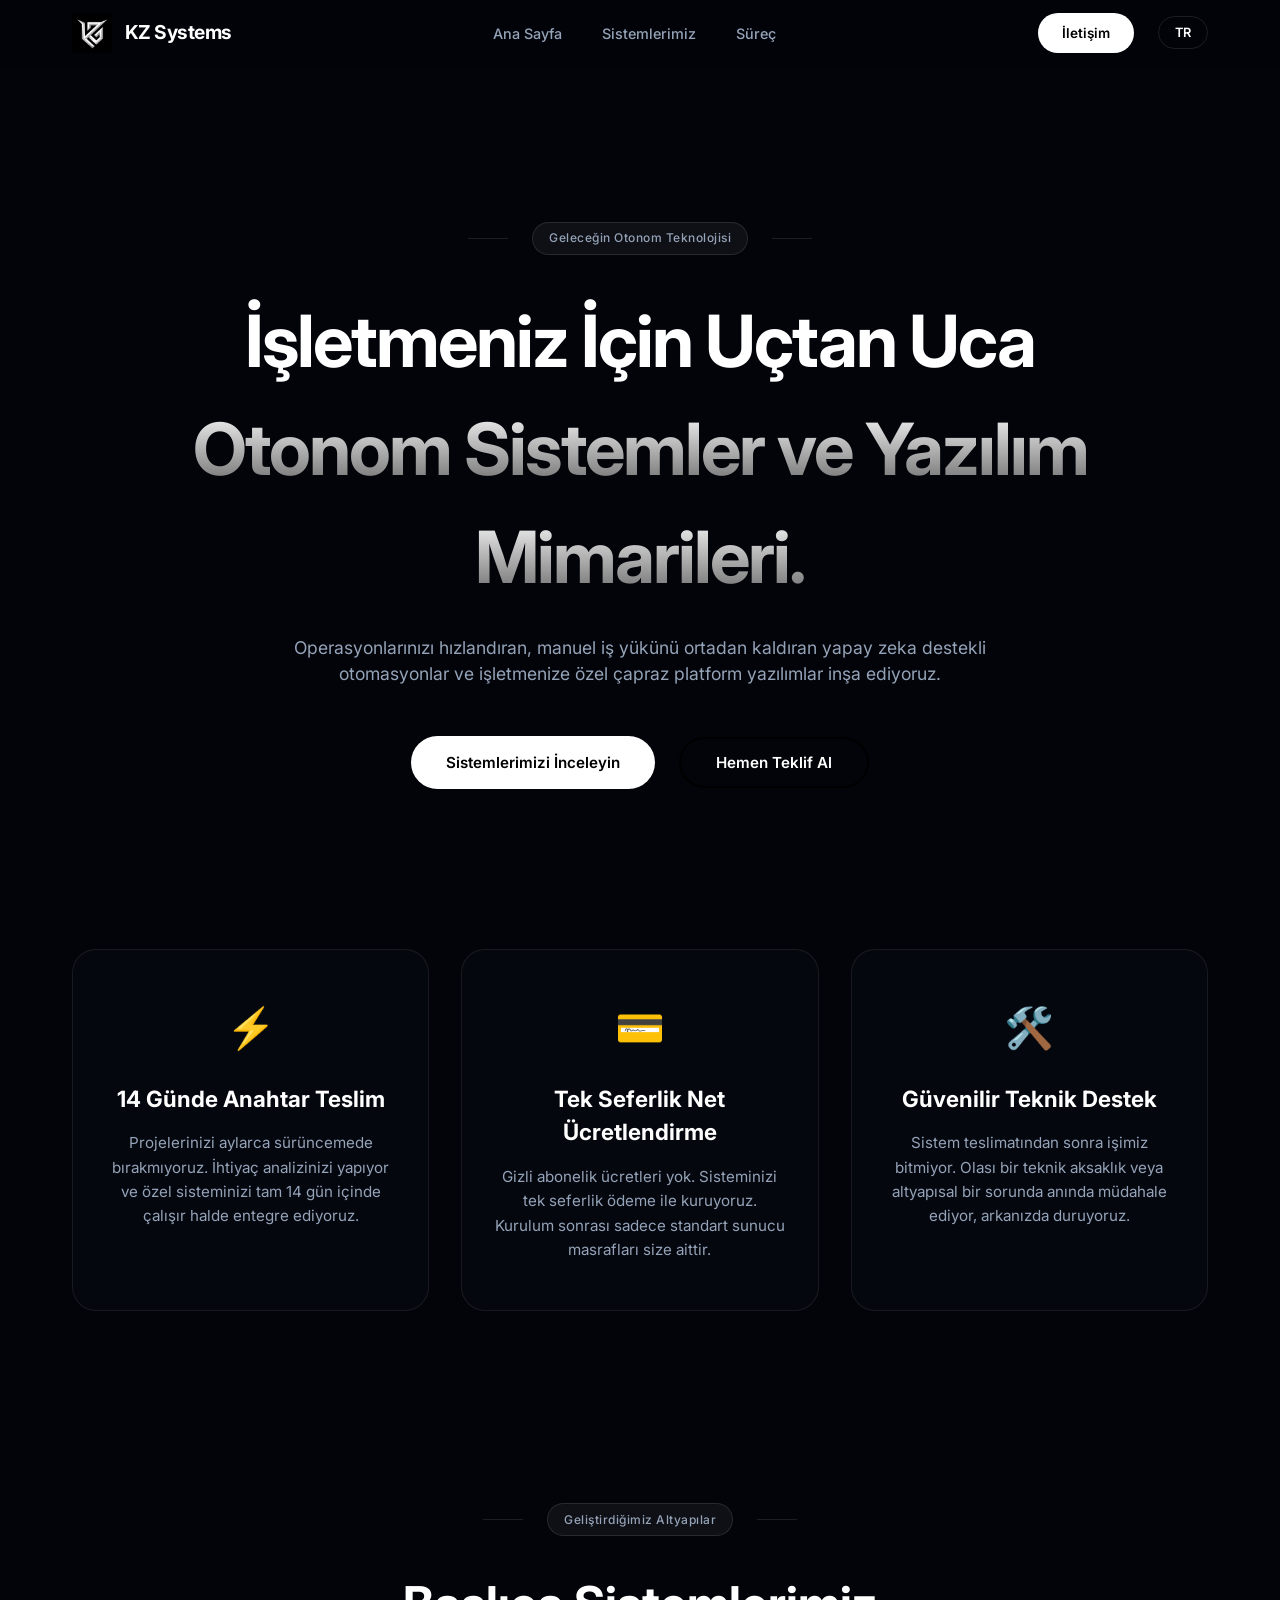
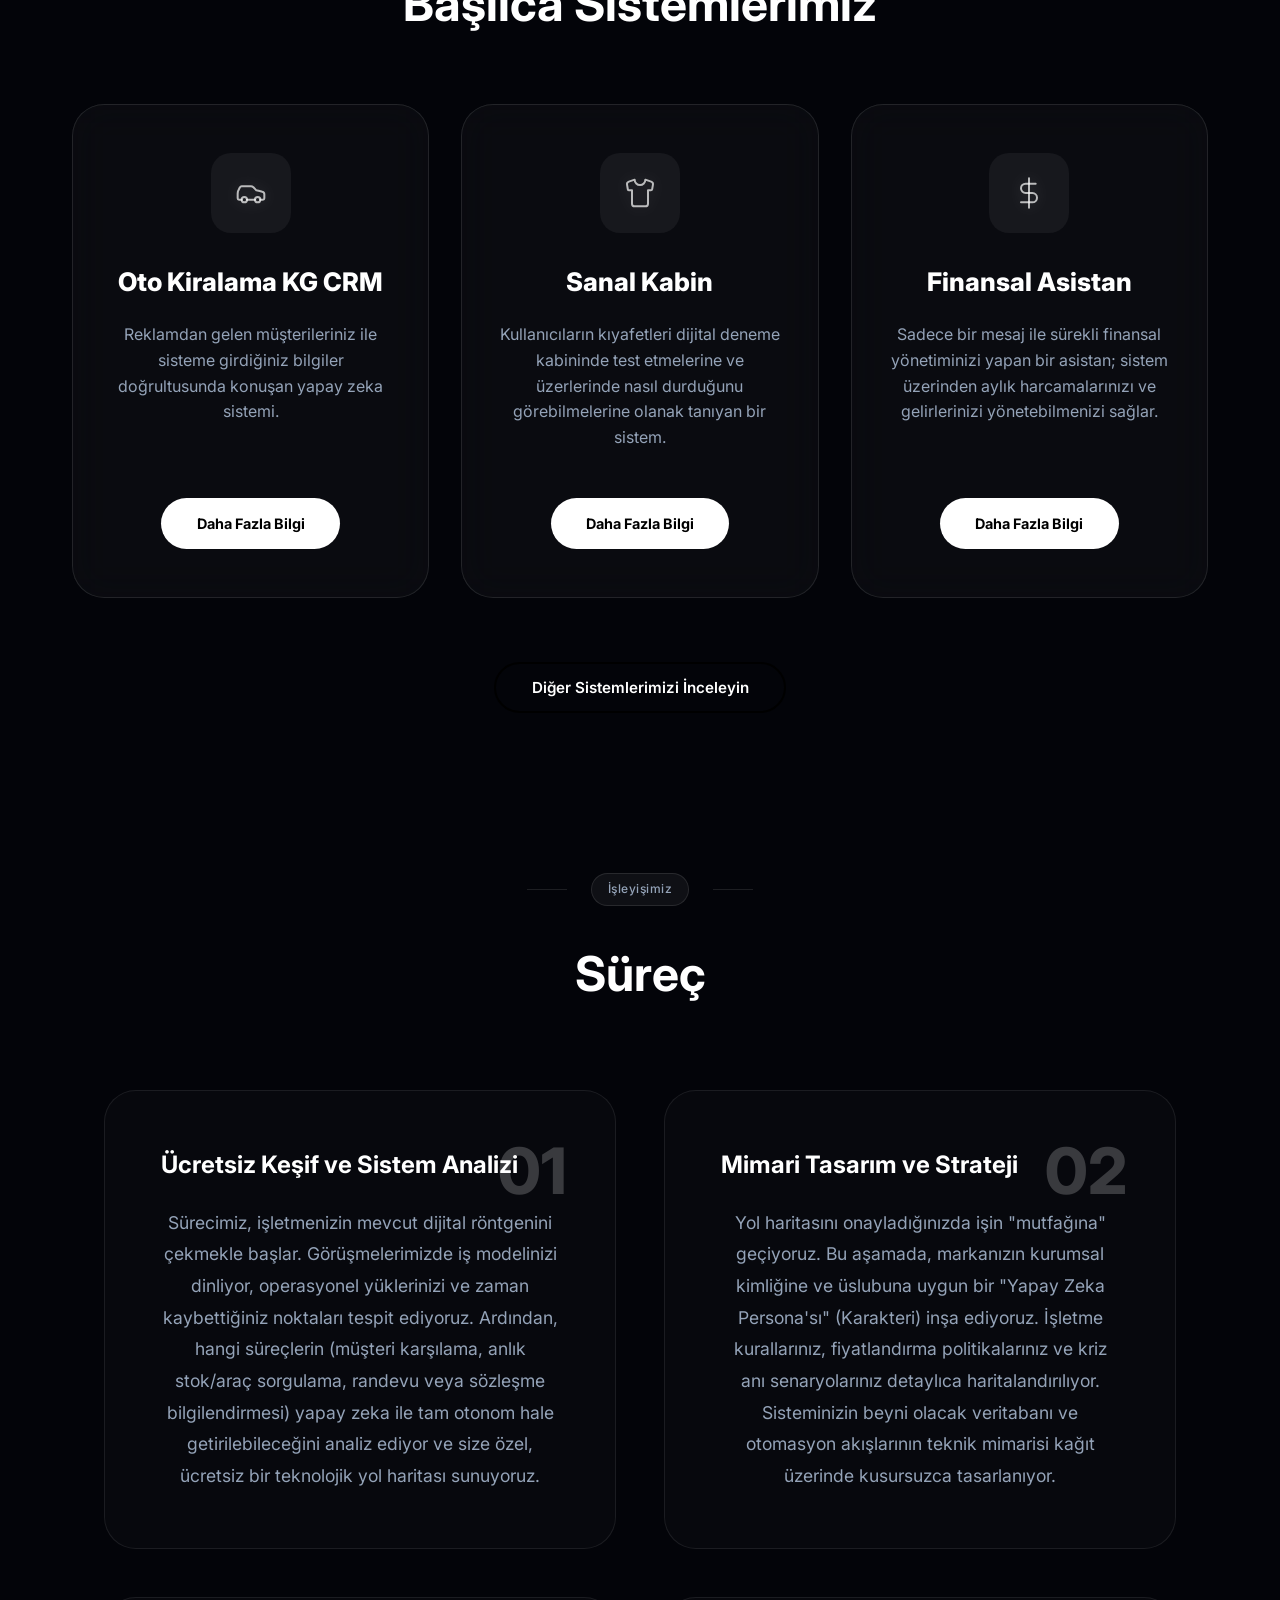
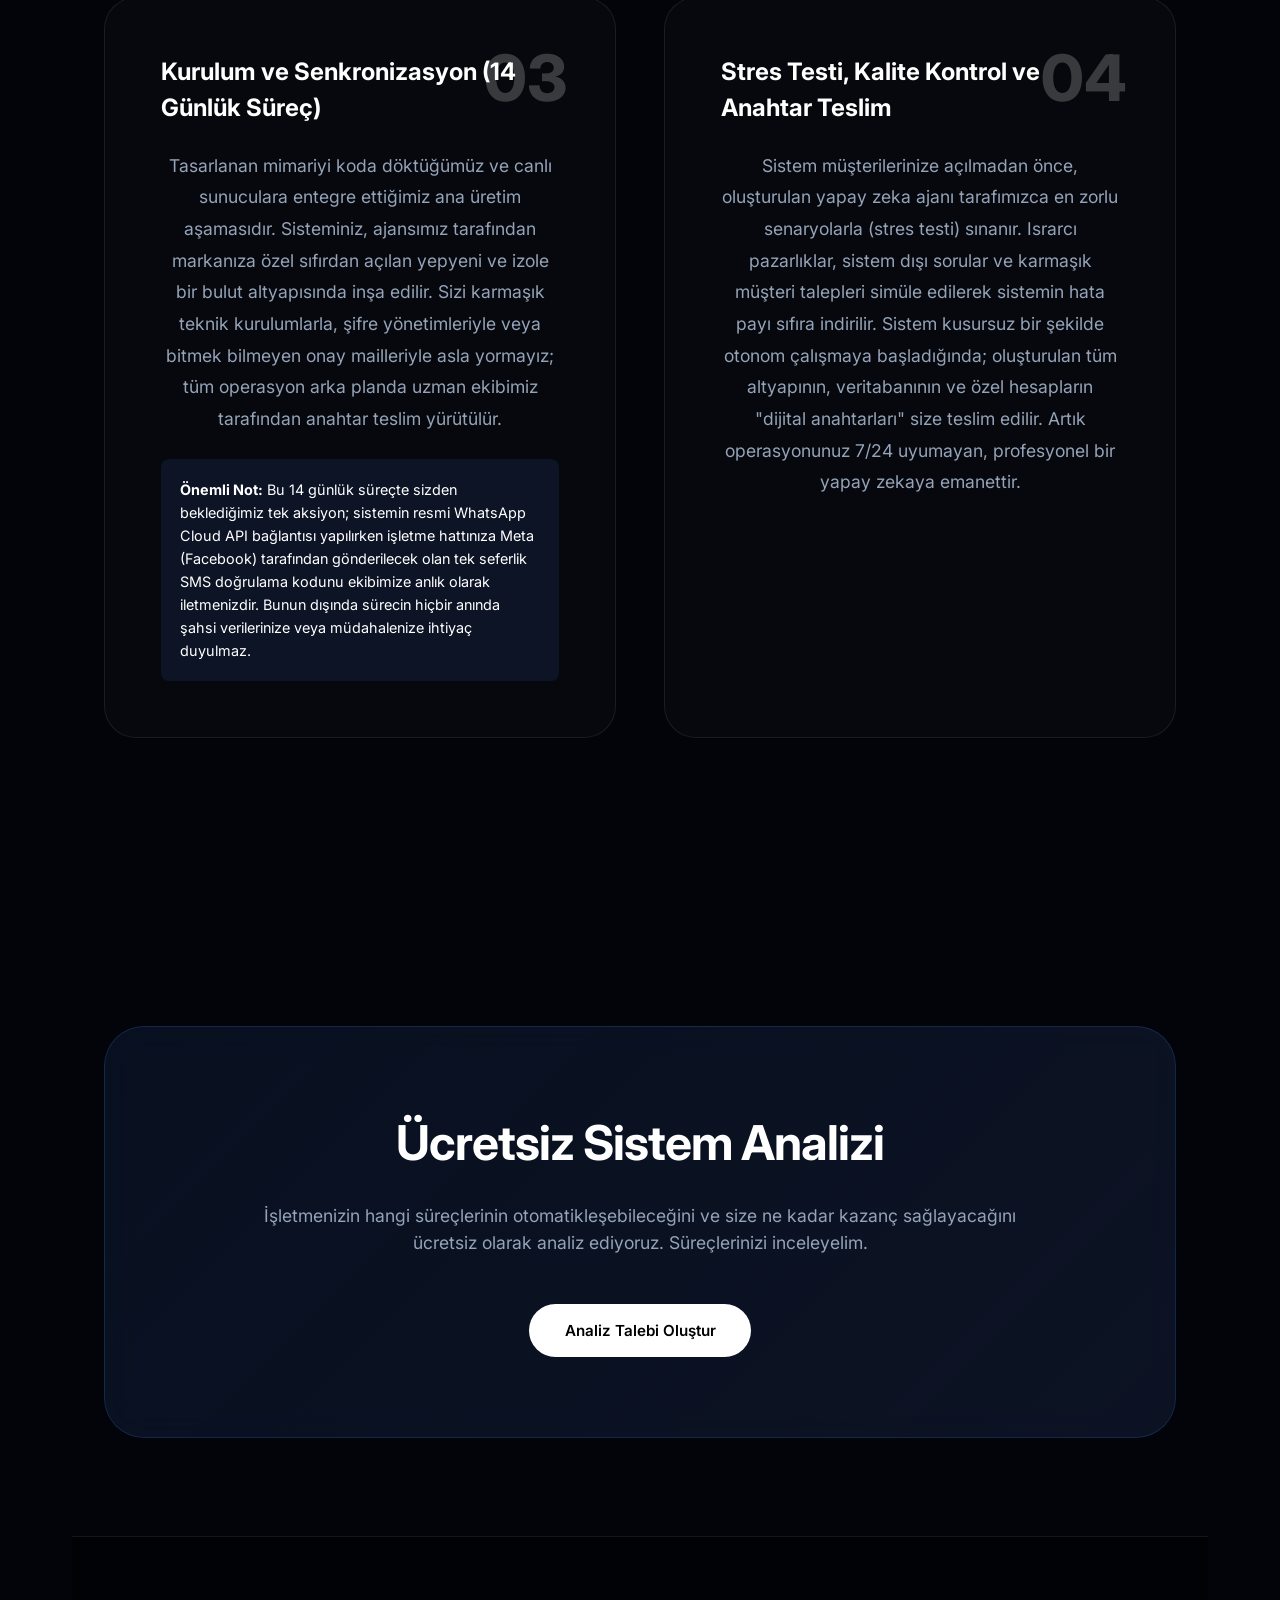
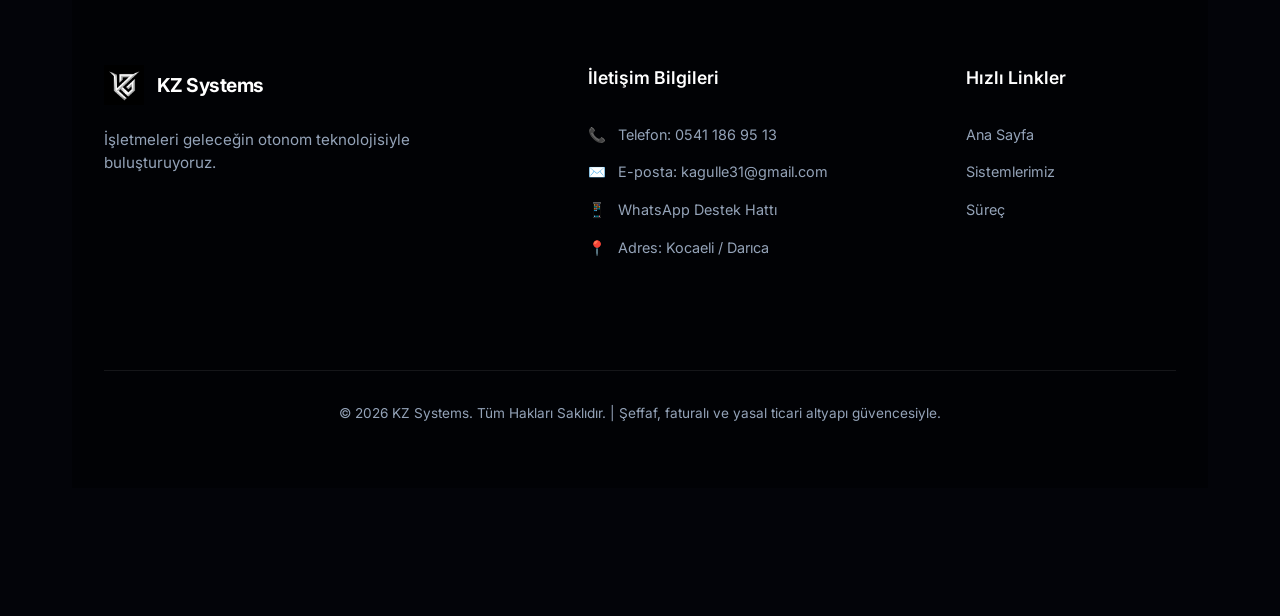
==== commit fd93a825: "Ufak bir yazi duzeltildi" ====
--- a/index.html
+++ b/index.html
@@ -4,7 +4,7 @@
     <meta charset="UTF-8">
     <meta name="viewport" content="width=device-width, initial-scale=1.0">
     <title>KZ Systems | Uçtan Uca Otonom Sistemler</title>
-    <link rel="stylesheet" href="style.css?v=11">
+    <link rel="stylesheet" href="style.css?v=12">
     <link rel="preconnect" href="https://fonts.googleapis.com">
     <link rel="preconnect" href="https://fonts.gstatic.com" crossorigin>
     <link href="https://fonts.googleapis.com/css2?family=Inter:wght@300;400;500;600;700;800&display=swap" rel="stylesheet">
--- a/style.css
+++ b/style.css
@@ -516,27 +516,52 @@
 .rect-1 { background: rgba(255, 255, 255, 0.05); transform: rotate(-5deg); left: -10px; }
 .rect-2 { background: rgba(255, 255, 255, 0.08); transform: rotate(5deg); left: 10px; }
 
-.article-card-v2 {
+.system-box-v3 {
     background: rgba(255, 255, 255, 0.03);
     border: 1px solid rgba(255, 255, 255, 0.1);
     border-radius: 32px;
-    padding: 2.5rem;
-    display: flex;
-    flex-direction: column;
+    padding: 3rem 2rem;
+    display: flex !important;
+    flex-direction: column !important;
+    align-items: center !important;
+    text-align: center !important;
     gap: 1.5rem;
     transition: var(--transition);
     backdrop-filter: blur(20px);
-}
-
-.article-card-v2:hover {
-    border-color: rgba(255, 255, 255, 0.2);
-    transform: translateY(-5px);
-}
-
-.card-content-v2 {
-    display: flex;
-    flex-direction: column;
+    height: 100%;
+}
+
+.card-visual-small {
+    width: 80px;
+    height: 80px;
+    background: rgba(255, 255, 255, 0.05);
+    border-radius: 20px;
+    display: flex;
+    align-items: center;
+    justify-content: center;
+    margin-bottom: 0.5rem;
+}
+
+.system-content-v3 {
+    display: flex !important;
+    flex-direction: column !important;
+    align-items: center !important;
     gap: 1rem;
+    flex-grow: 1;
+}
+
+.system-content-v3 h3 {
+    font-size: 1.6rem;
+    margin-bottom: 0.5rem;
+    line-height: 1.3;
+    font-weight: 800;
+}
+
+.system-content-v3 p {
+    font-size: 1rem;
+    margin-bottom: 2rem;
+    color: var(--text-secondary);
+    line-height: 1.6;
 }
 
 .btn-read {
@@ -545,19 +570,19 @@
     justify-content: center;
     background: #fff;
     color: #000;
-    padding: 0.8rem 1.8rem;
+    padding: 0.9rem 2.2rem;
     border-radius: 100px;
     text-decoration: none;
     font-weight: 700;
-    font-size: 0.85rem;
-    margin-top: 0.5rem;
+    font-size: 0.9rem;
+    margin-top: auto !important;
     transition: var(--transition);
     width: fit-content;
 }
 
 .btn-read:hover {
     transform: translateY(-3px);
-    box-shadow: 0 10px 20px rgba(255,255,255,0.1);
+    box-shadow: 0 10px 25px rgba(255,255,255,0.15);
 }
 
 .center-btn {
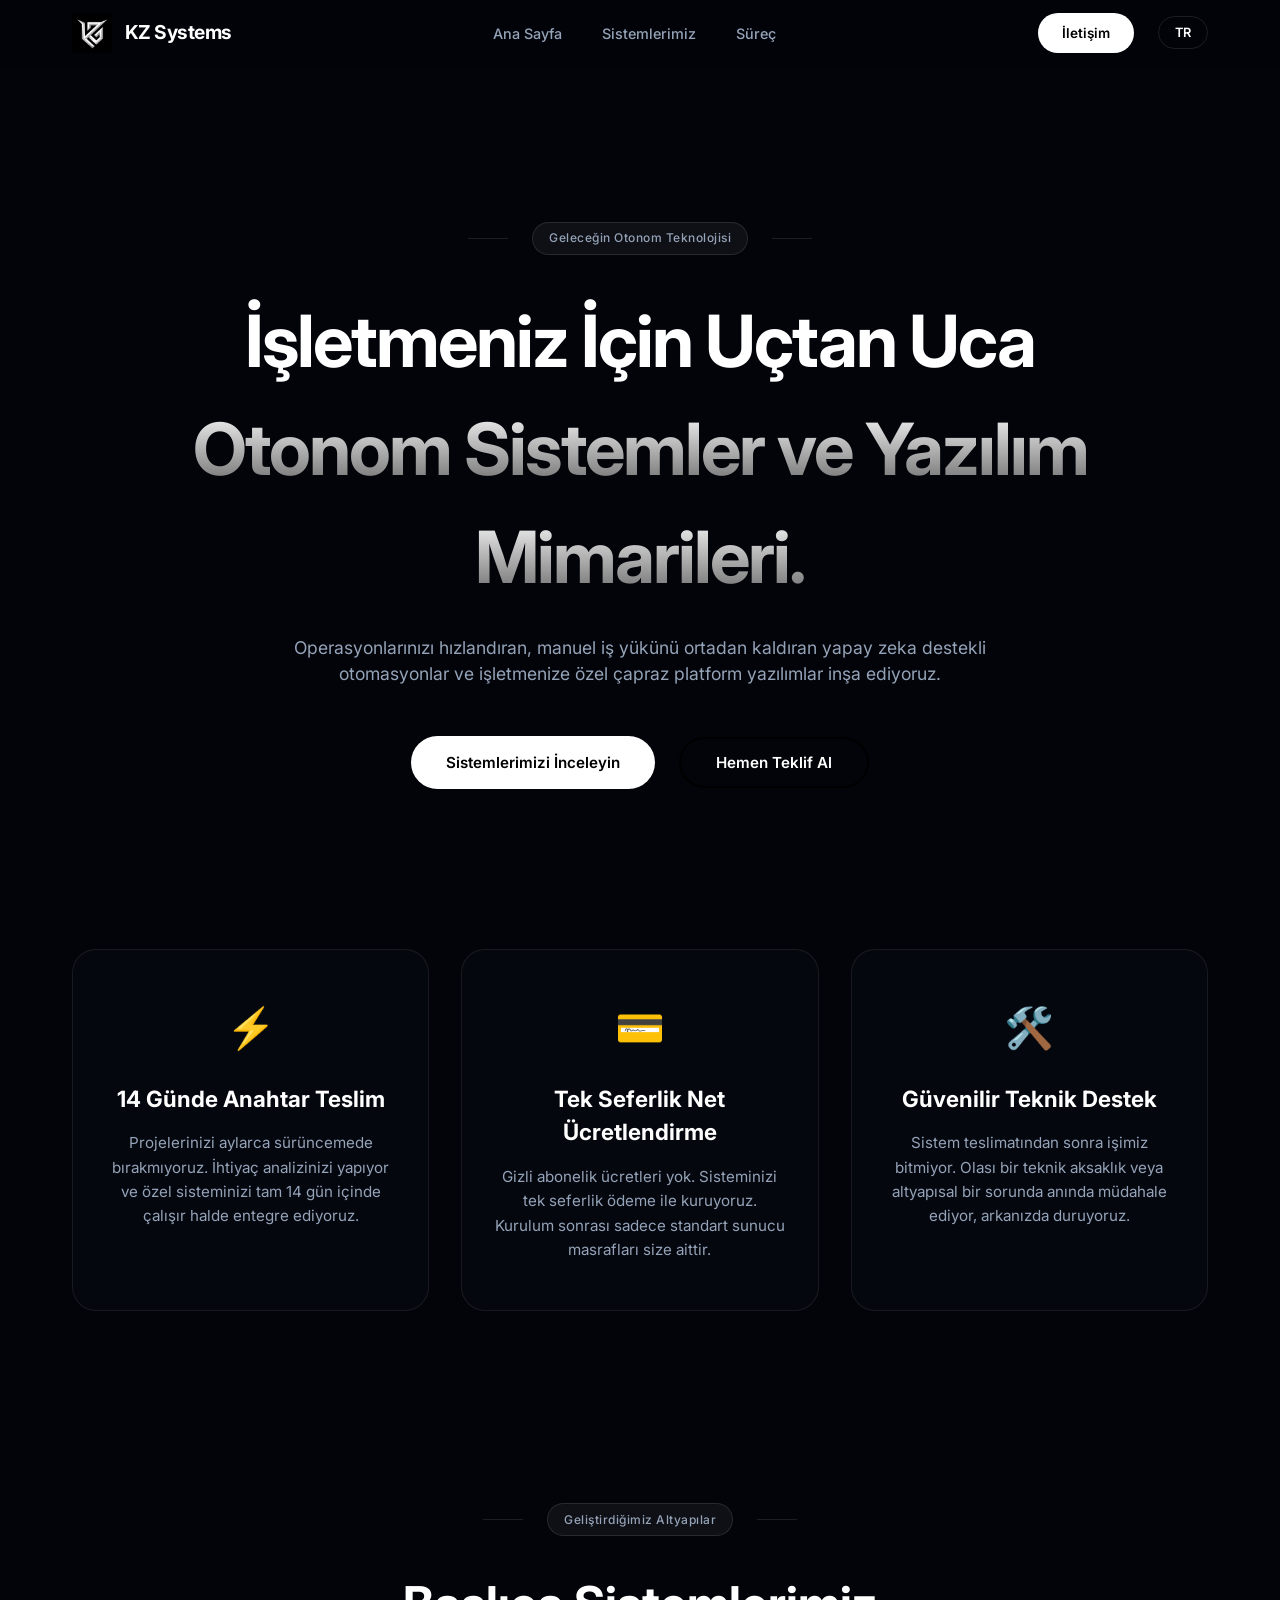
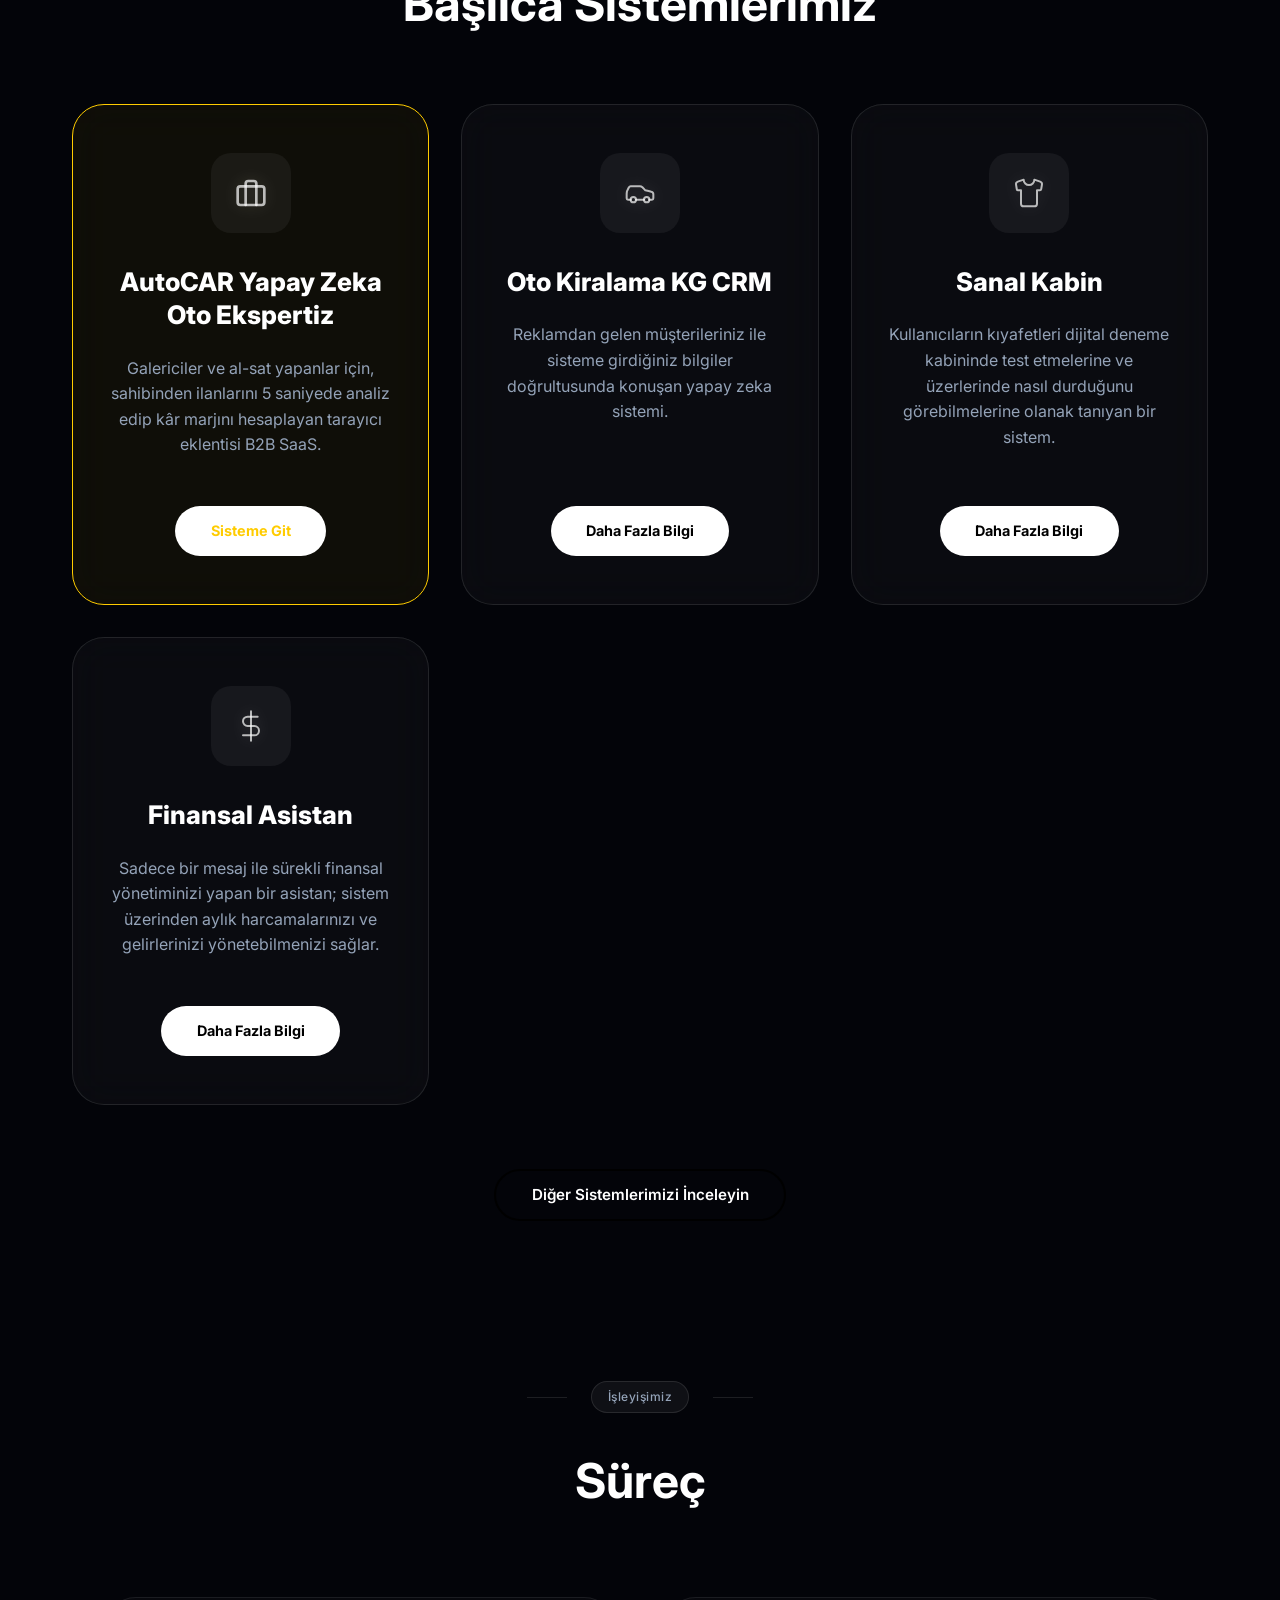
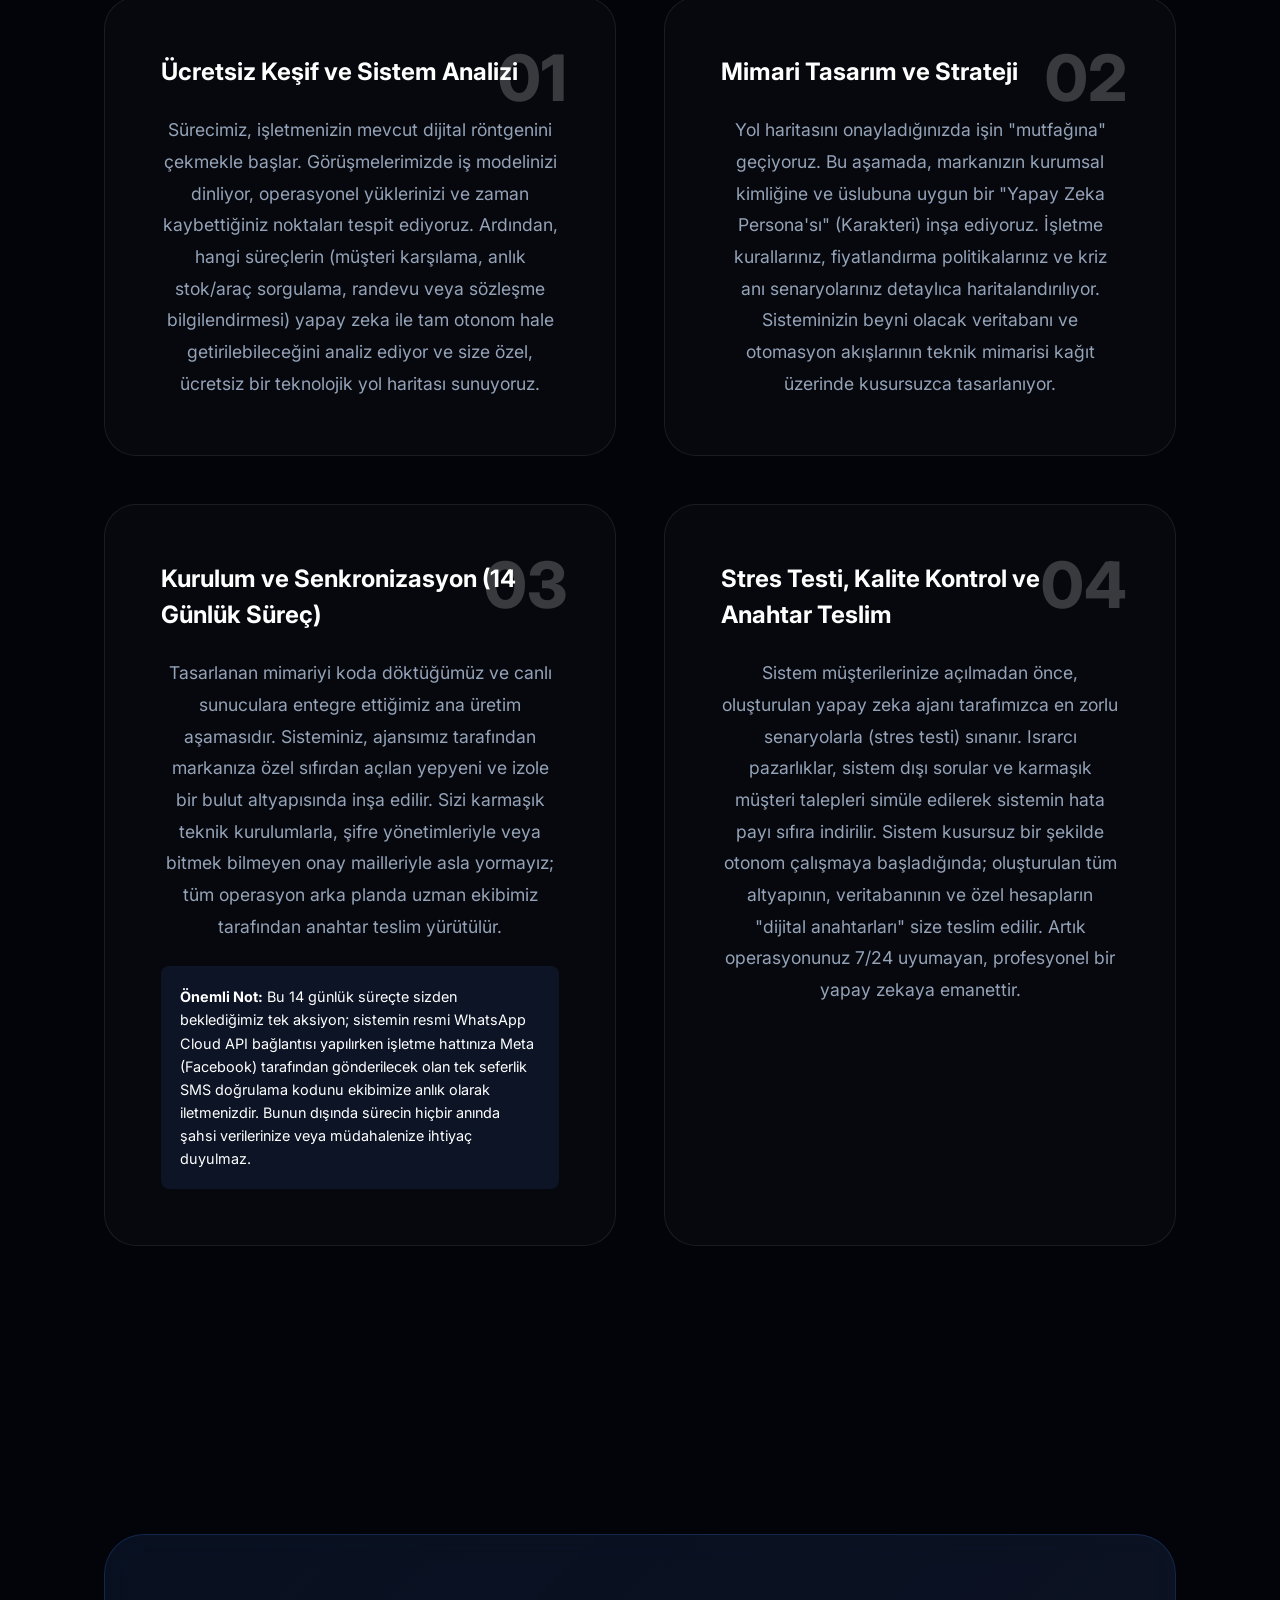
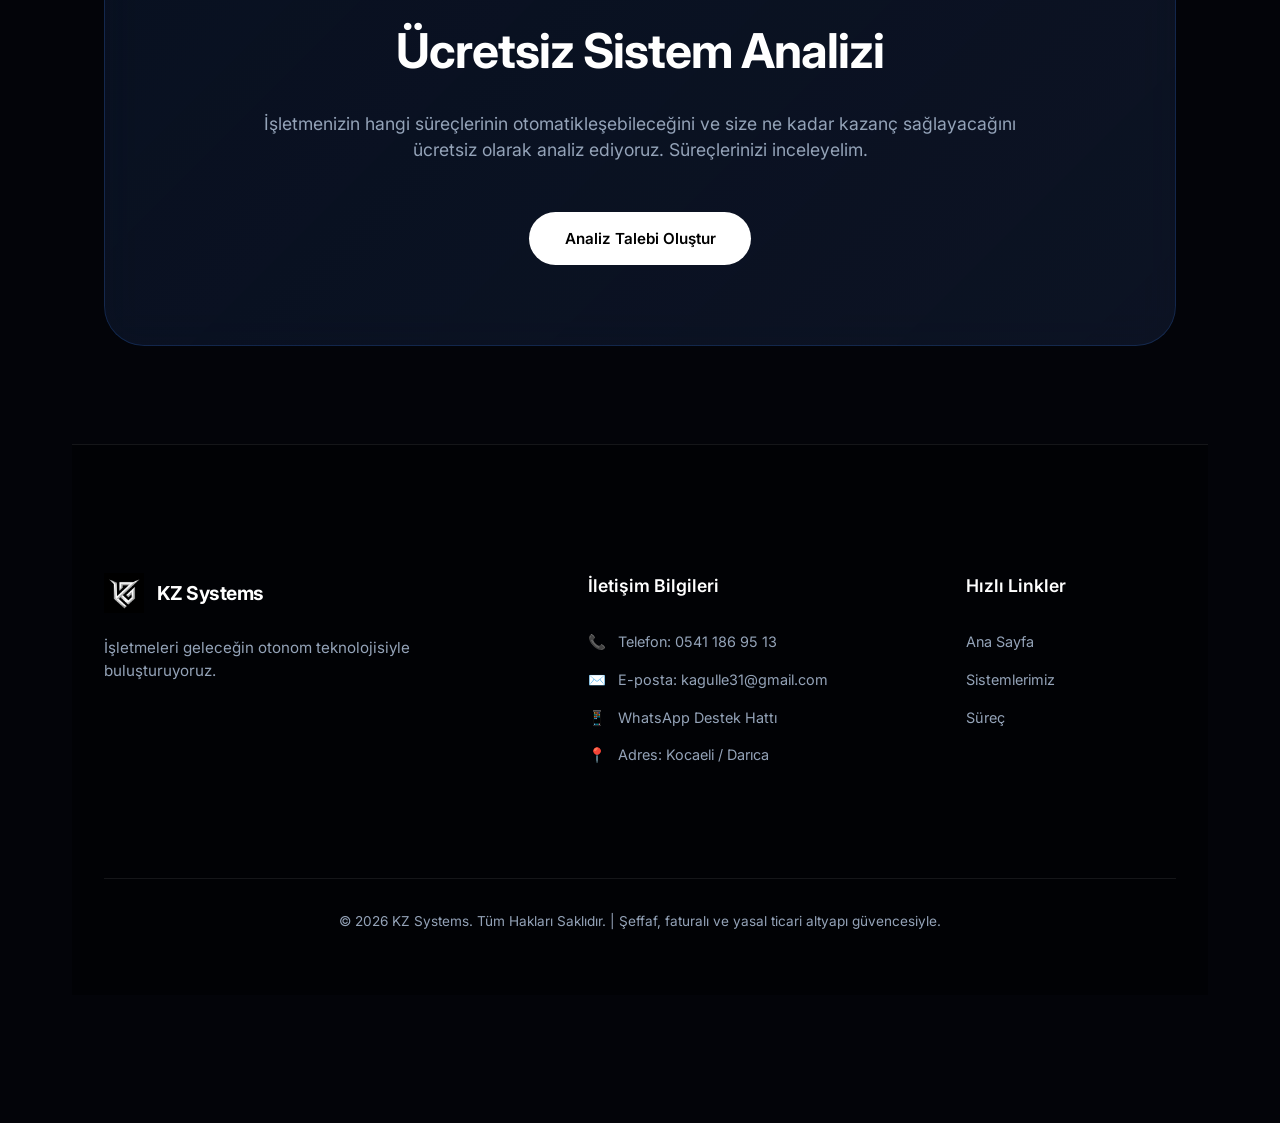
==== commit 005fe16b: "feat: add AutoCAR B2B SaaS to portfolio" ====
--- a/index.html
+++ b/index.html
@@ -120,6 +120,18 @@
             <h2 class="section-title fade-in" data-tr="Başlıca Sistemlerimiz" data-en="Our Primary Systems">Başlıca Sistemlerimiz</h2>
 
             <div class="article-grid-v2">
+                <!-- Block 0 -->
+                <div class="system-box-v3 fade-in" style="border: 1px solid #FFCC00; background: rgba(255, 204, 0, 0.05);">
+                    <div class="card-visual-small" style="color: #FFCC00;">
+                        <svg width="32" height="32" viewBox="0 0 24 24" fill="none" stroke="currentColor" stroke-width="2" stroke-linecap="round" stroke-linejoin="round" class="system-icon"><rect x="2" y="7" width="20" height="14" rx="2" ry="2"/><path d="M16 21V5a2 2 0 0 0-2-2h-4a2 2 0 0 0-2 2v16"/></svg>
+                    </div>
+                    <div class="system-content-v3">
+                        <h3 data-tr="AutoCAR Yapay Zeka Oto Ekspertiz" data-en="AutoCAR AI Auto Appraiser">AutoCAR Yapay Zeka Oto Ekspertiz</h3>
+                        <p data-tr="Galericiler ve al-sat yapanlar için, sahibinden ilanlarını 5 saniyede analiz edip kâr marjını hesaplayan tarayıcı eklentisi B2B SaaS." data-en="AI browser extension B2B SaaS for car dealers that analyzes car listings in 5 seconds and calculates profit margins.">Galericiler ve al-sat yapanlar için, sahibinden ilanlarını 5 saniyede analiz edip kâr marjını hesaplayan tarayıcı eklentisi B2B SaaS.</p>
+                        <a href="https://auto-car-gold.vercel.app" target="_blank" class="btn-read" style="color: #FFCC00; font-weight: bold;" data-tr="Sisteme Git" data-en="Go to System">Sisteme Git</a>
+                    </div>
+                </div>
+
                 <!-- Block 1 -->
                 <div class="system-box-v3 fade-in">
                     <div class="card-visual-small">
--- a/style.css
+++ b/style.css
@@ -1041,31 +1041,53 @@
 .long-system-card {
     background: rgba(255, 255, 255, 0.03);
     border: 1px solid rgba(255, 255, 255, 0.1);
-    border-radius: 32px;
-    padding: 3rem;
-    margin-bottom: 2rem;
-    display: flex;
-    align-items: center;
-    gap: 3rem;
+    border-radius: 40px;
+    padding: 4rem 3rem;
+    margin-bottom: 3rem;
+    display: flex;
+    flex-direction: column;
+    align-items: center;
+    text-align: center;
+    gap: 2rem;
     transition: var(--transition);
     backdrop-filter: blur(20px);
+    max-width: 800px;
+    margin-left: auto;
+    margin-right: auto;
 }
 
 .long-system-card:hover {
     background: rgba(255, 255, 255, 0.06);
     border-color: rgba(255, 255, 255, 0.2);
-    transform: translateX(10px);
+    transform: translateY(-10px);
 }
 
 .long-card-icon {
-    width: 80px;
-    height: 80px;
-    background: rgba(255, 255, 255, 0.05);
-    border-radius: 20px;
+    width: 100px;
+    height: 100px;
+    background: linear-gradient(135deg, rgba(255, 255, 255, 0.1) 0%, rgba(255, 255, 255, 0.02) 100%);
+    border: 1px solid rgba(255, 255, 255, 0.1);
+    border-radius: 30px;
     display: flex;
     align-items: center;
     justify-content: center;
     flex-shrink: 0;
+    box-shadow: 0 10px 30px rgba(0, 0, 0, 0.2);
+    position: relative;
+}
+
+.long-card-icon::after {
+    content: '';
+    position: absolute;
+    top: 50%;
+    left: 50%;
+    transform: translate(-50%, -50%);
+    width: 60%;
+    height: 60%;
+    background: var(--accent-blue);
+    filter: blur(40px);
+    opacity: 0.1;
+    z-index: -1;
 }
 
 .long-card-content h2 {
@@ -1080,9 +1102,9 @@
 
 /* Plus Button for Systems Page */
 .plus-btn {
-    margin-left: auto;
-    display: flex;
-    align-items: center;
+    display: flex;
+    align-items: center;
+    justify-content: center;
     gap: 1rem;
     background: rgba(255, 255, 255, 0.05);
     border: 1px solid rgba(255, 255, 255, 0.1);
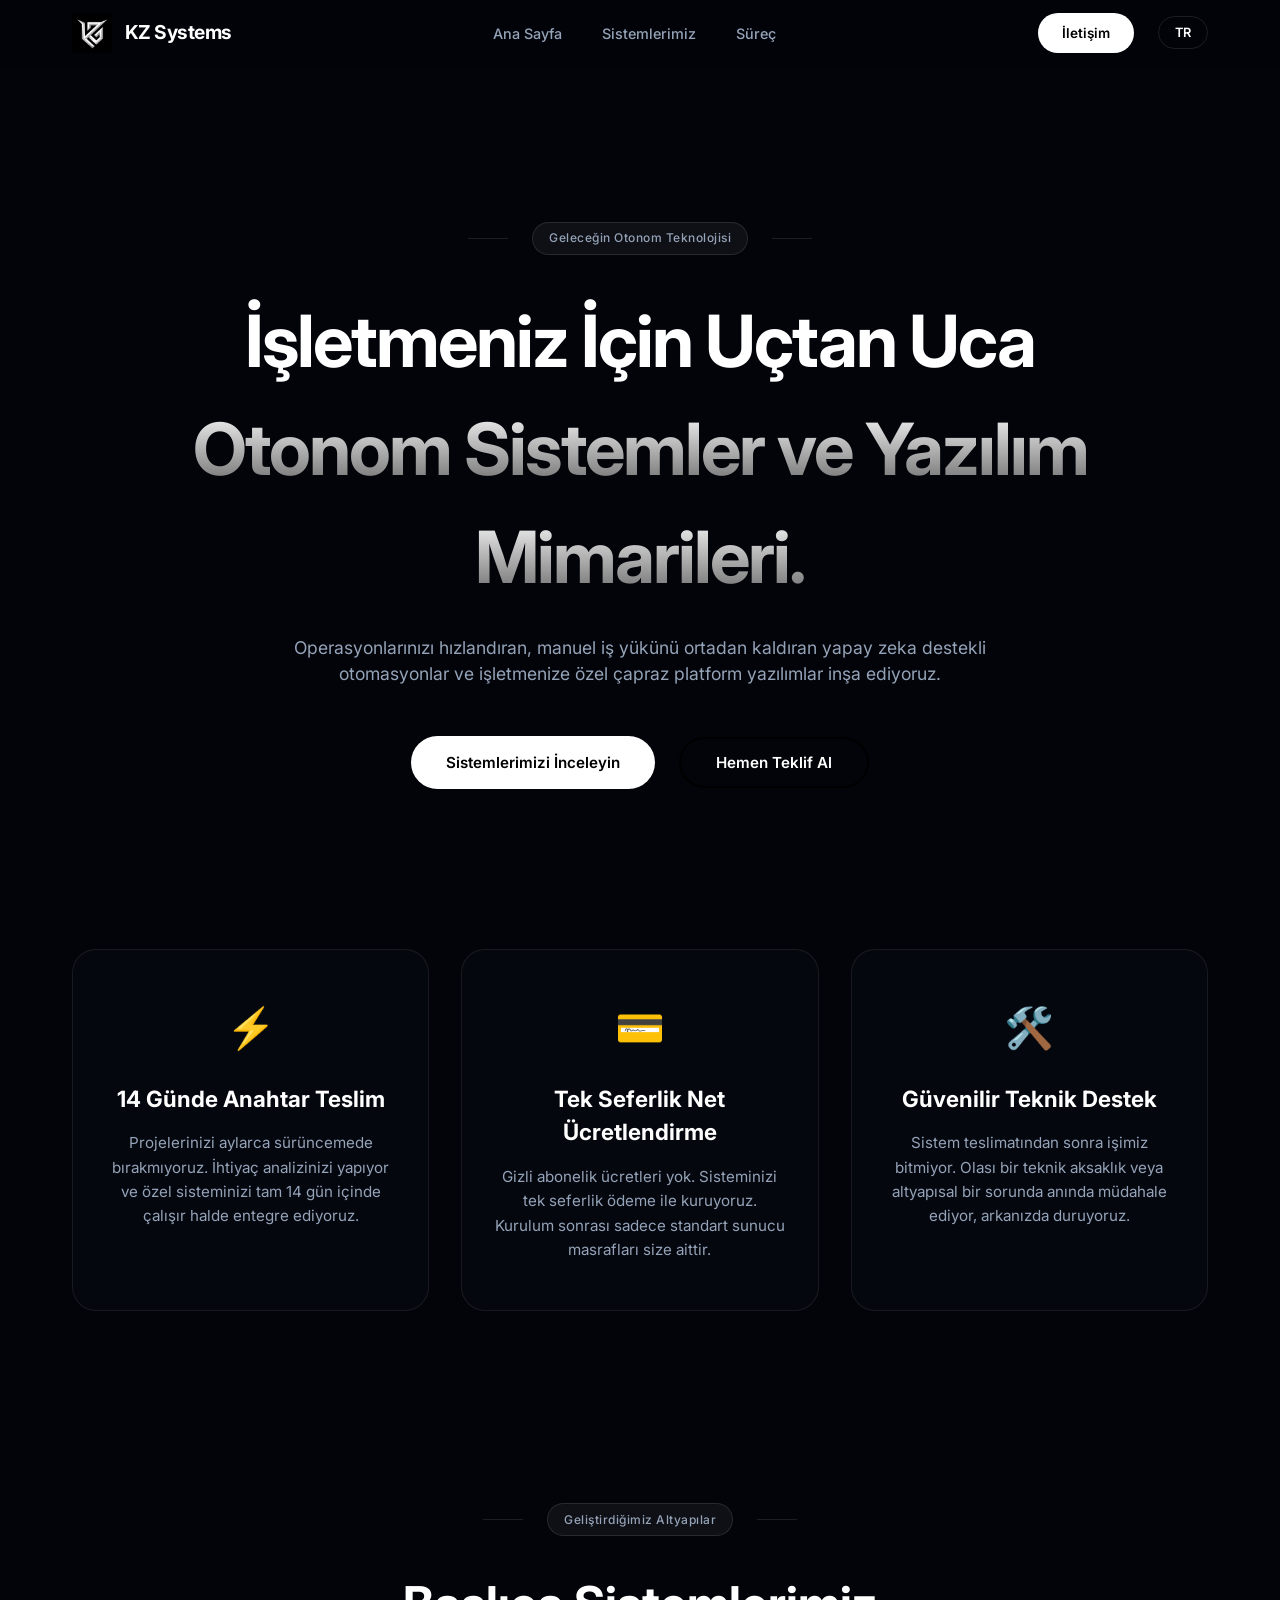
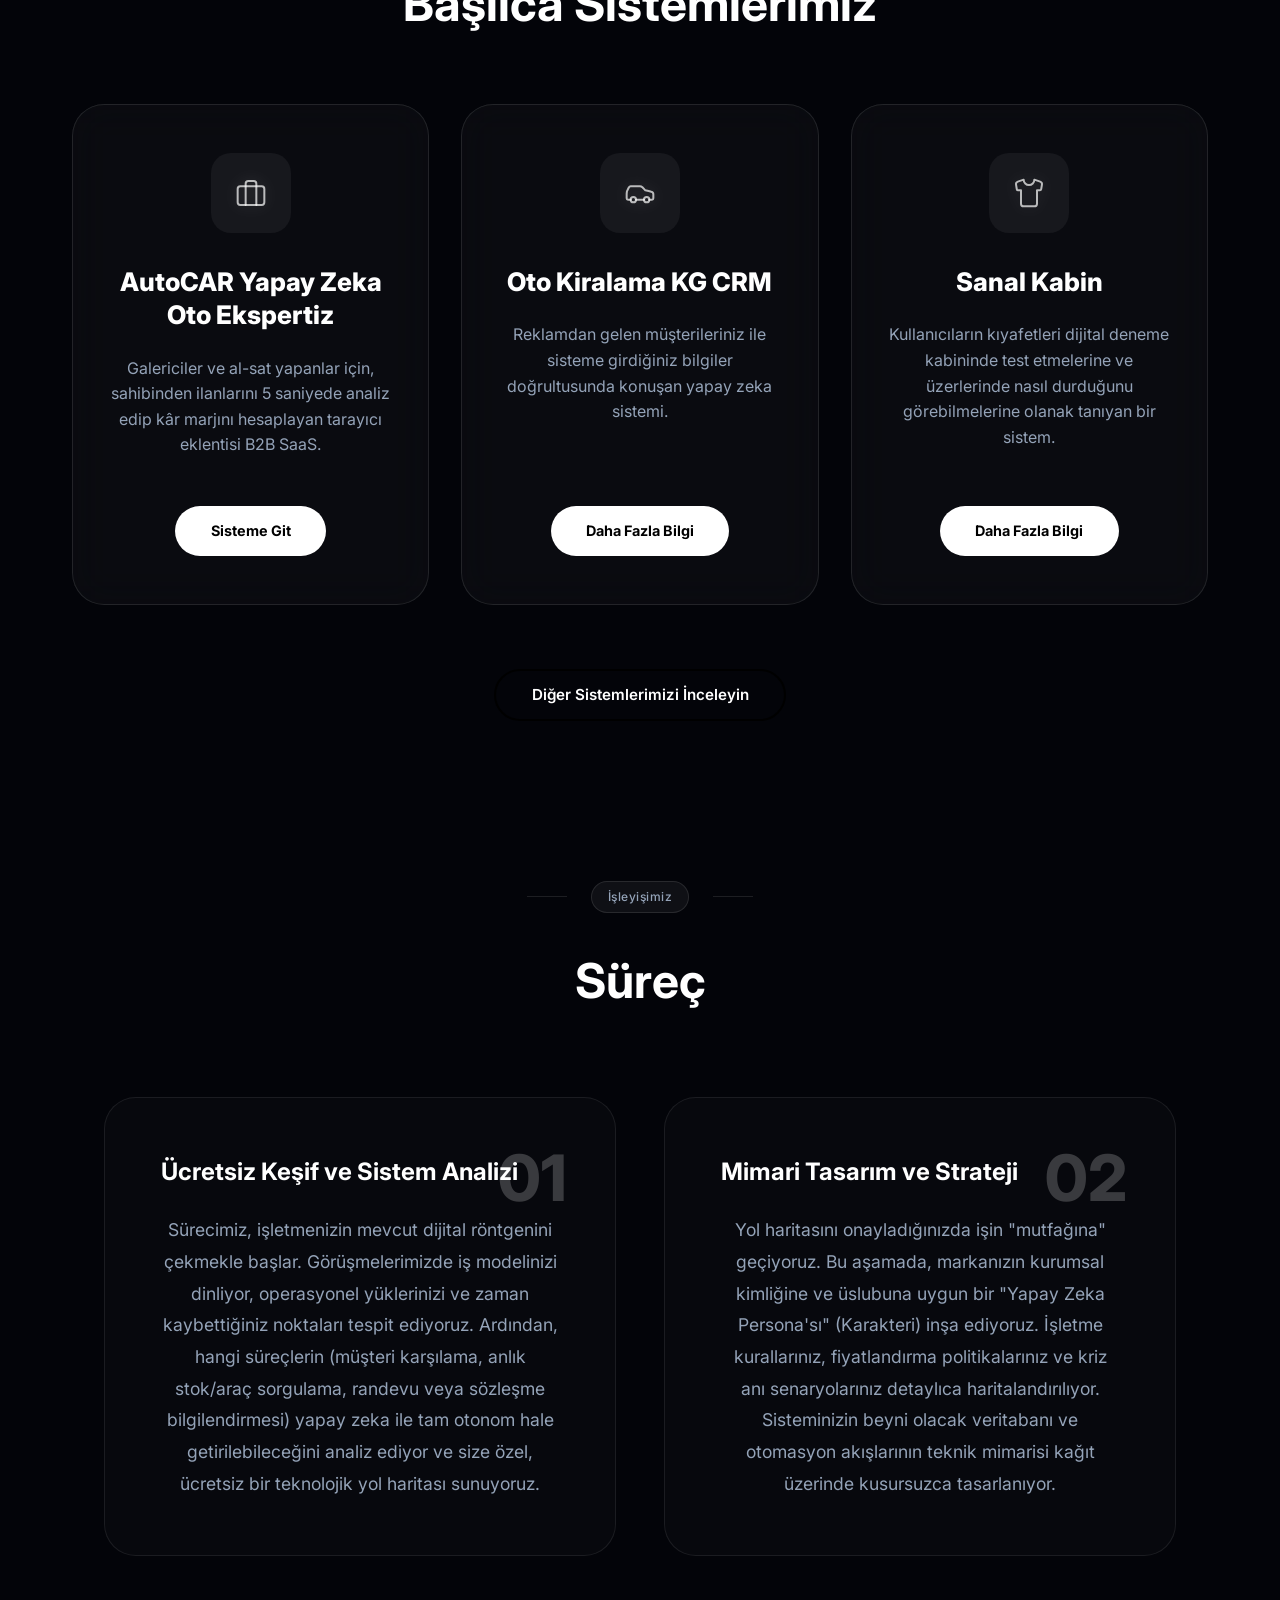
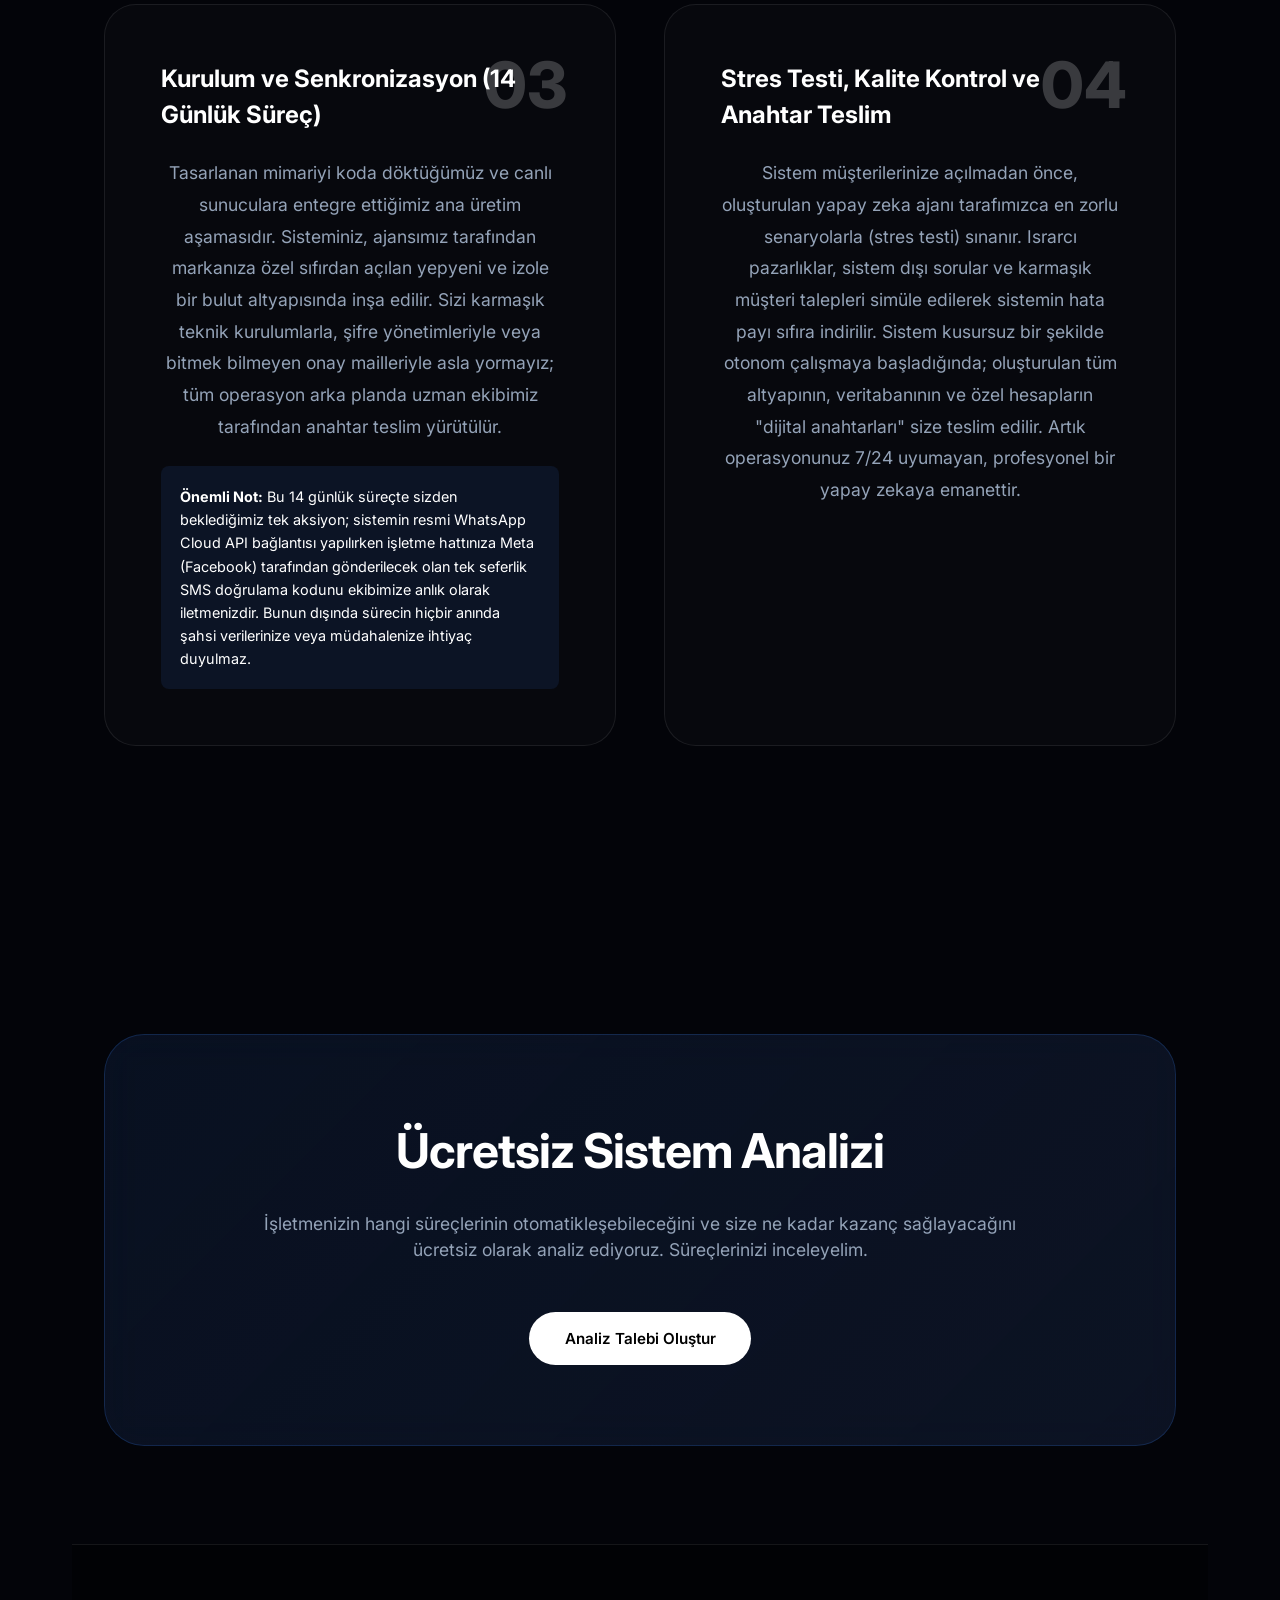
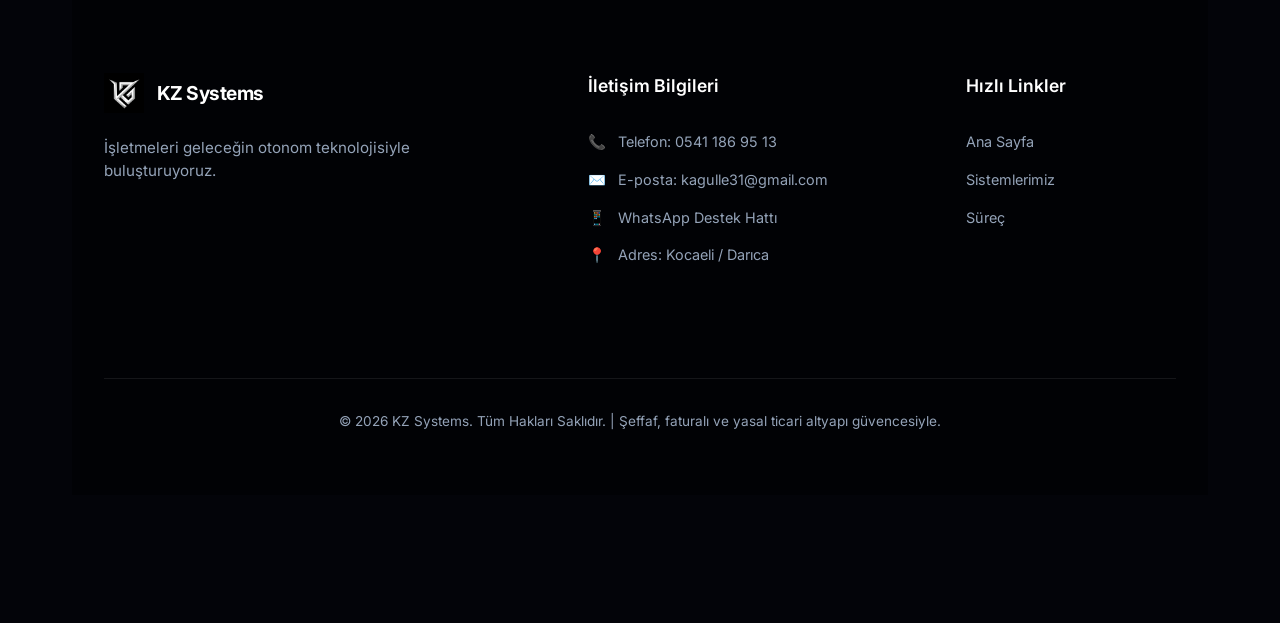
==== commit 39570e83: "fix: remove Finansal Asistan from index, normalize AutoCAR styling" ====
--- a/index.html
+++ b/index.html
@@ -121,14 +121,14 @@
 
             <div class="article-grid-v2">
                 <!-- Block 0 -->
-                <div class="system-box-v3 fade-in" style="border: 1px solid #FFCC00; background: rgba(255, 204, 0, 0.05);">
-                    <div class="card-visual-small" style="color: #FFCC00;">
-                        <svg width="32" height="32" viewBox="0 0 24 24" fill="none" stroke="currentColor" stroke-width="2" stroke-linecap="round" stroke-linejoin="round" class="system-icon"><rect x="2" y="7" width="20" height="14" rx="2" ry="2"/><path d="M16 21V5a2 2 0 0 0-2-2h-4a2 2 0 0 0-2 2v16"/></svg>
+                <div class="system-box-v3 fade-in">
+                    <div class="card-visual-small">
+                        <svg width="32" height="32" viewBox="0 0 24 24" fill="none" stroke="currentColor" stroke-width="1.5" stroke-linecap="round" stroke-linejoin="round" class="system-icon"><rect x="2" y="7" width="20" height="14" rx="2" ry="2"/><path d="M16 21V5a2 2 0 0 0-2-2h-4a2 2 0 0 0-2 2v16"/></svg>
                     </div>
                     <div class="system-content-v3">
                         <h3 data-tr="AutoCAR Yapay Zeka Oto Ekspertiz" data-en="AutoCAR AI Auto Appraiser">AutoCAR Yapay Zeka Oto Ekspertiz</h3>
                         <p data-tr="Galericiler ve al-sat yapanlar için, sahibinden ilanlarını 5 saniyede analiz edip kâr marjını hesaplayan tarayıcı eklentisi B2B SaaS." data-en="AI browser extension B2B SaaS for car dealers that analyzes car listings in 5 seconds and calculates profit margins.">Galericiler ve al-sat yapanlar için, sahibinden ilanlarını 5 saniyede analiz edip kâr marjını hesaplayan tarayıcı eklentisi B2B SaaS.</p>
-                        <a href="https://auto-car-gold.vercel.app" target="_blank" class="btn-read" style="color: #FFCC00; font-weight: bold;" data-tr="Sisteme Git" data-en="Go to System">Sisteme Git</a>
+                        <a href="https://auto-car-gold.vercel.app" target="_blank" class="btn-read" data-tr="Sisteme Git" data-en="Go to System">Sisteme Git</a>
                     </div>
                 </div>
 
@@ -156,17 +156,7 @@
                     </div>
                 </div>
 
-                <!-- Block 3 -->
-                <div class="system-box-v3 fade-in" style="animation-delay: 0.2s;">
-                    <div class="card-visual-small">
-                        <svg width="32" height="32" viewBox="0 0 24 24" fill="none" stroke="currentColor" stroke-width="1.5" stroke-linecap="round" stroke-linejoin="round" class="system-icon"><line x1="12" y1="1" x2="12" y2="23"/><path d="M17 5H9.5a3.5 3.5 0 0 0 0 7h5a3.5 3.5 0 0 1 0 7H6"/></svg>
-                    </div>
-                    <div class="system-content-v3">
-                        <h3 data-tr="Finansal Asistan" data-en="Financial Assistant">Finansal Asistan</h3>
-                        <p data-tr="Sadece bir mesaj ile sürekli finansal yönetiminizi yapan bir asistan; sistem üzerinden aylık harcamalarınızı ve gelirlerinizi yönetebilmenizi sağlar." data-en="An assistant that manages your finances with just a message; allows you to manage monthly expenses and incomes through the system.">Sadece bir mesaj ile sürekli finansal yönetiminizi yapan bir asistan; sistem üzerinden aylık harcamalarınızı ve gelirlerinizi yönetebilmenizi sağlar.</p>
-                        <a href="finansal-asistan.html" class="btn-read" data-tr="Daha Fazla Bilgi" data-en="More Info">Daha Fazla Bilgi</a>
-                    </div>
-                </div>
+
             </div>
             
             <div class="systems-more fade-in" style="text-align: center; margin-top: 4rem;">
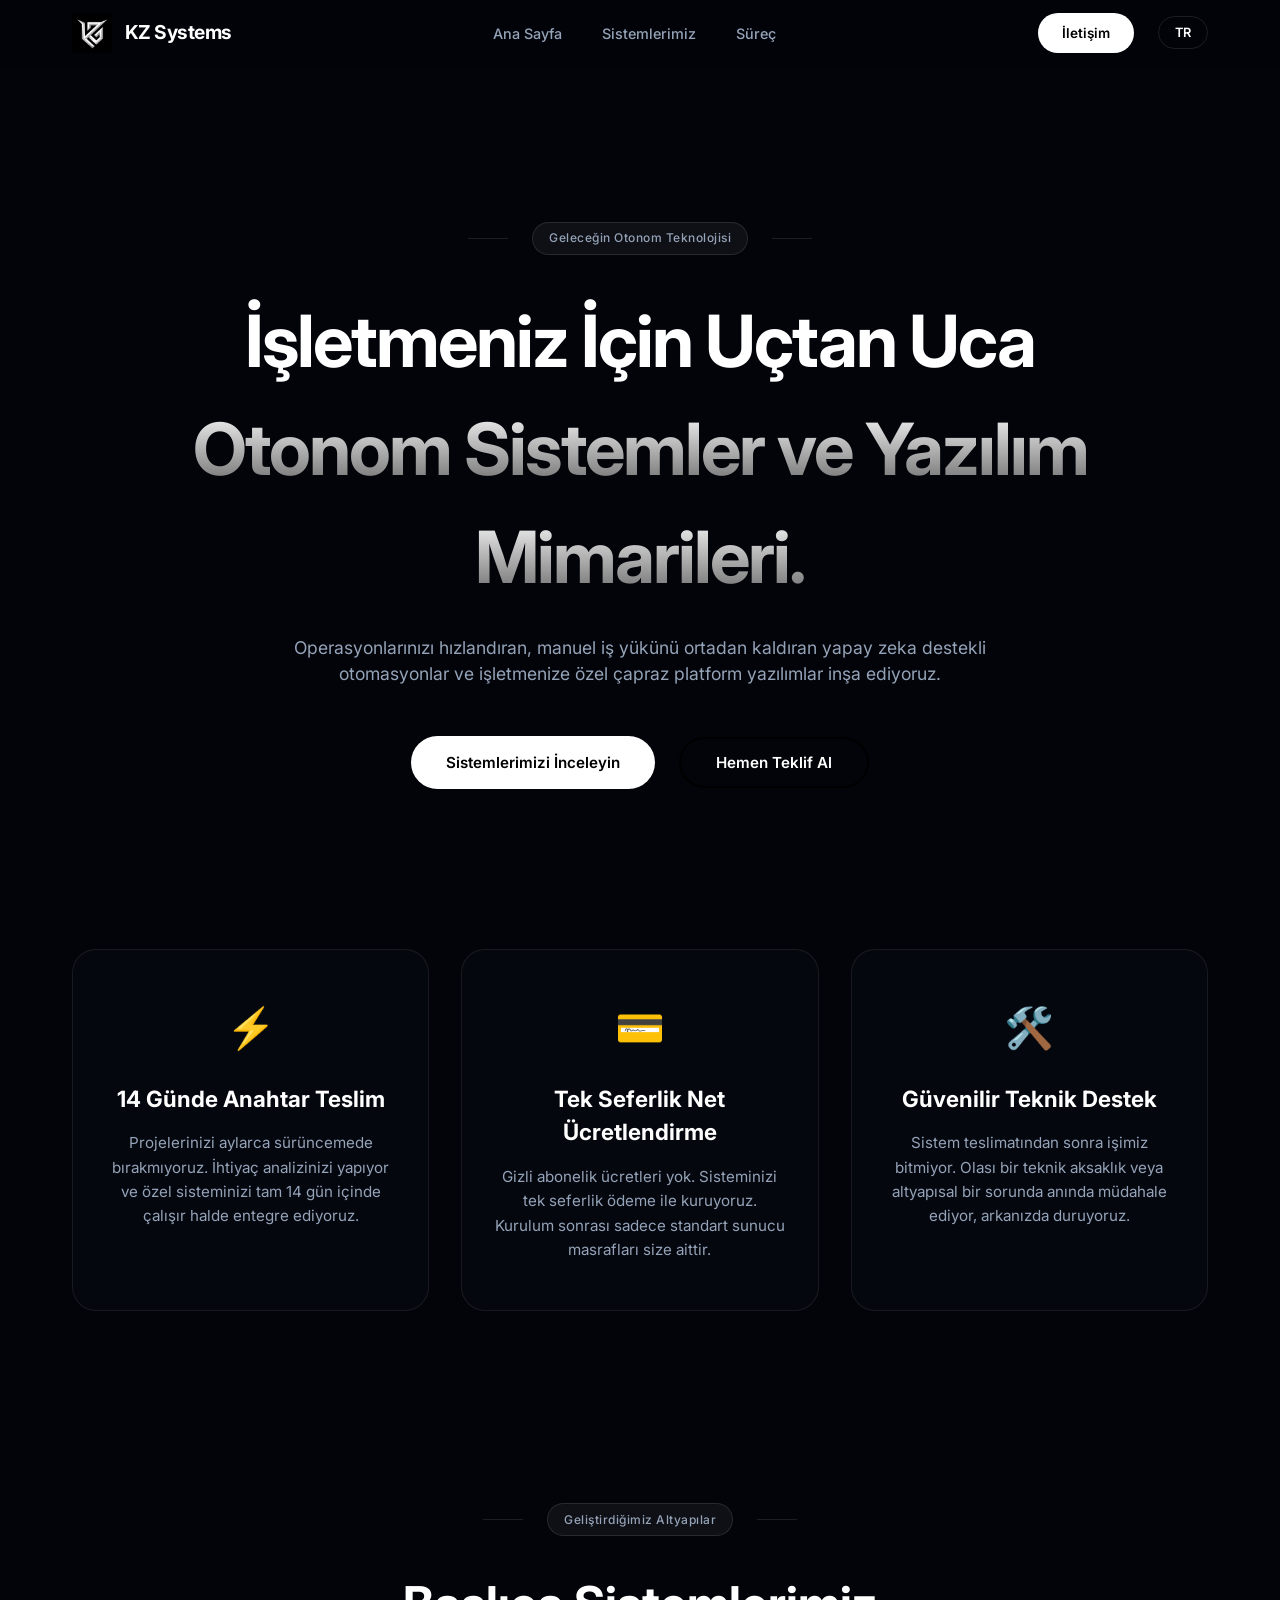
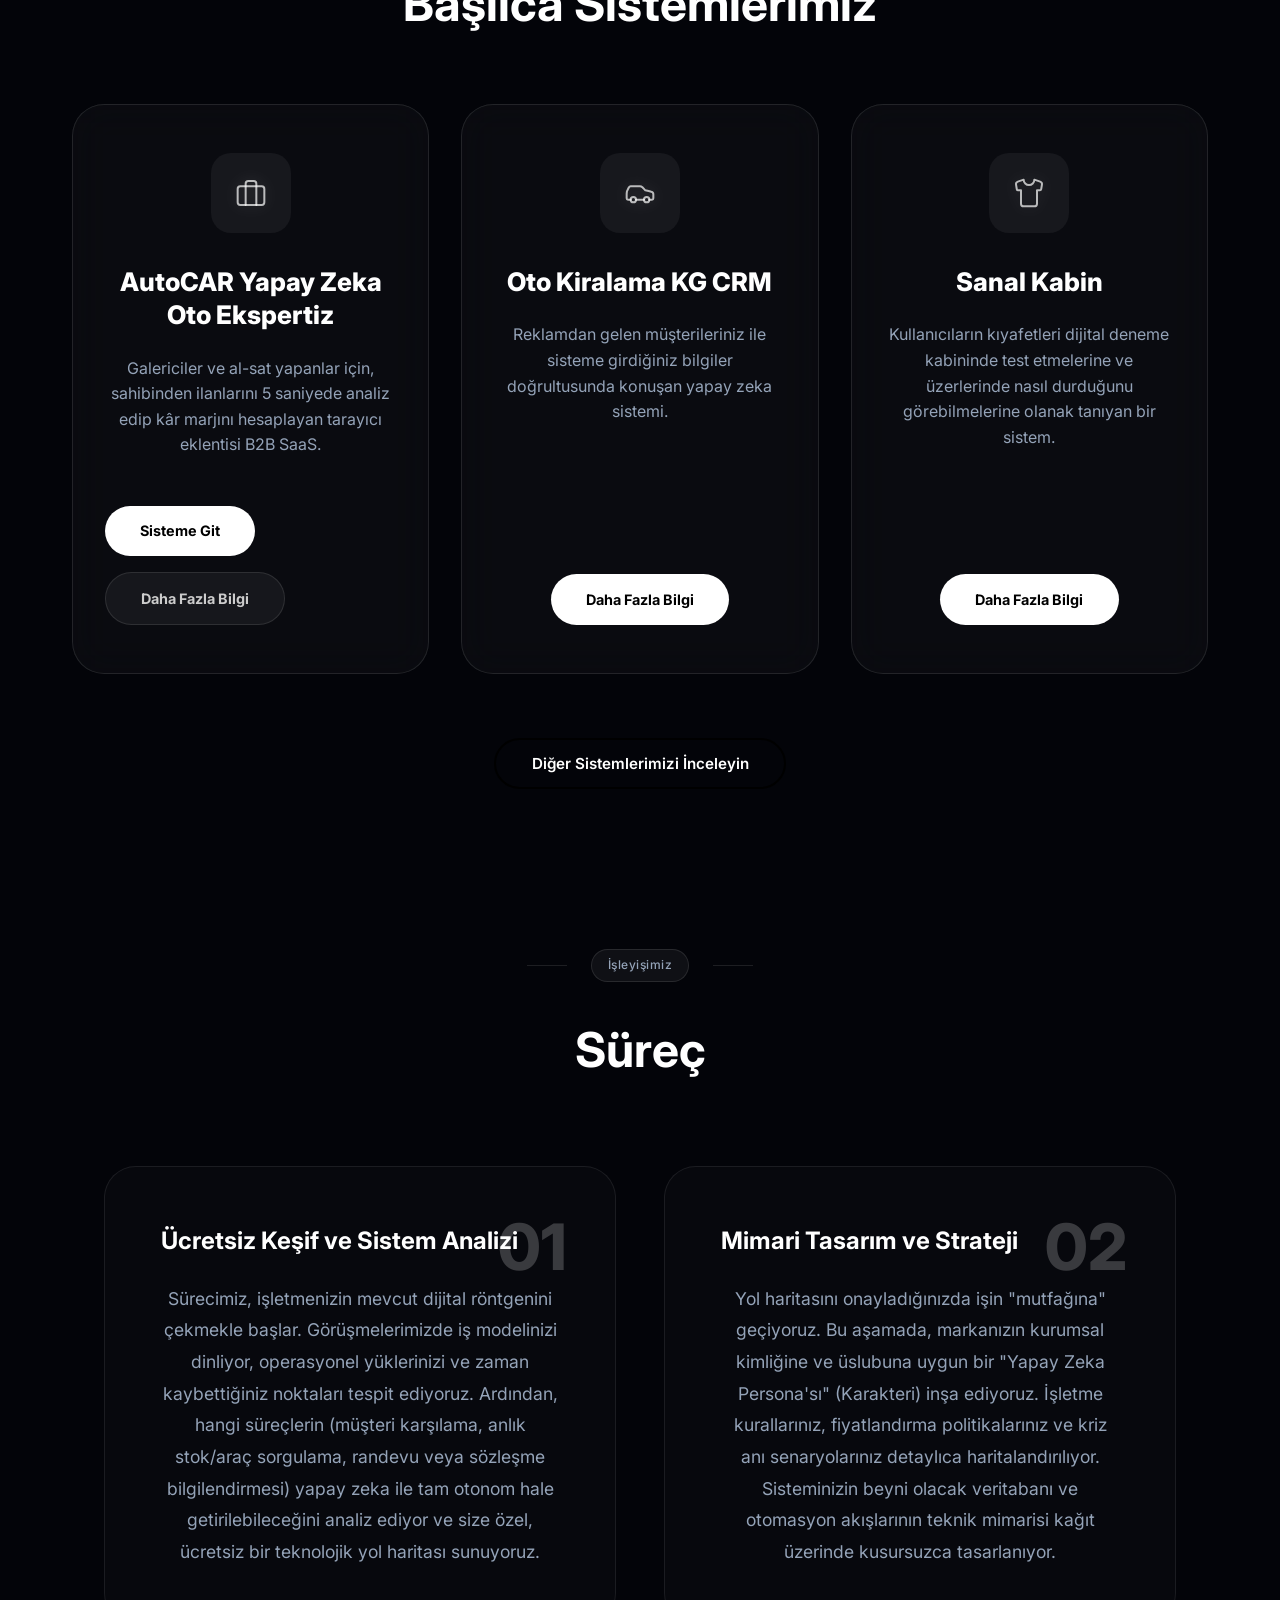
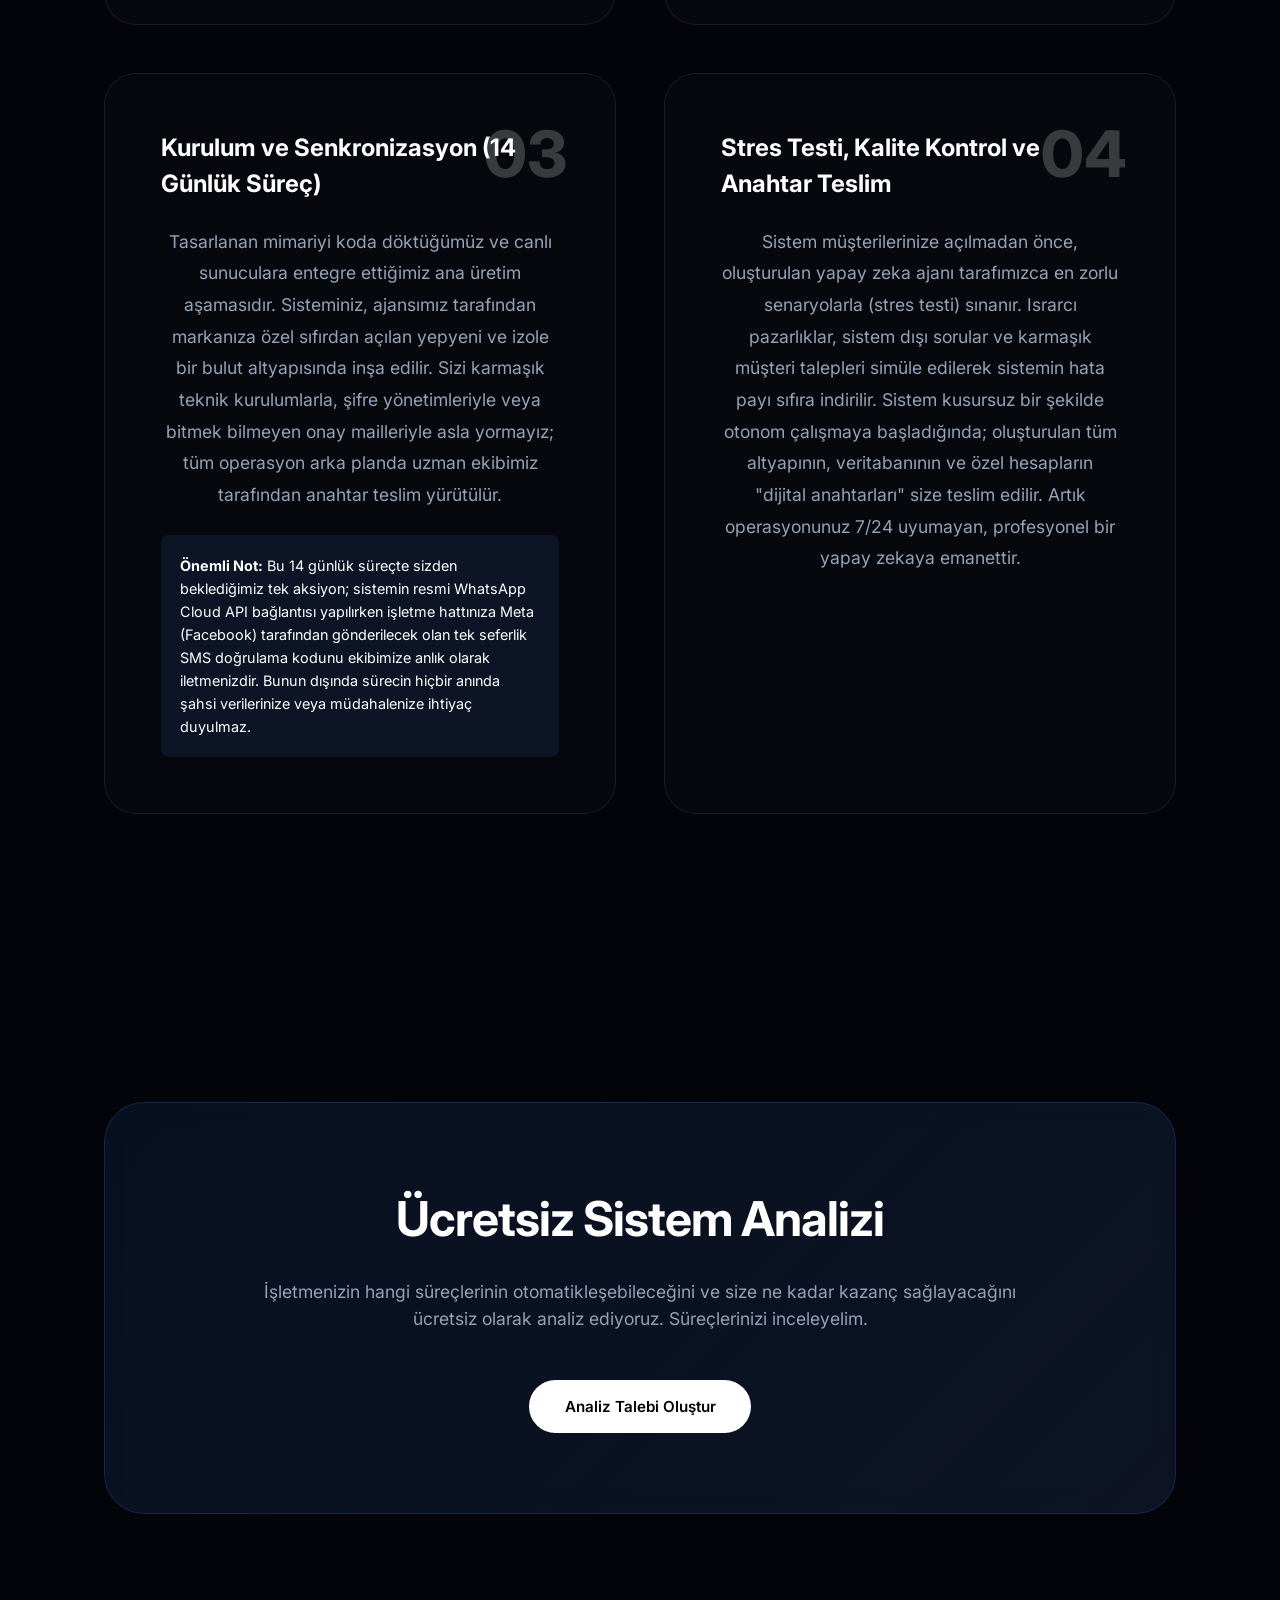
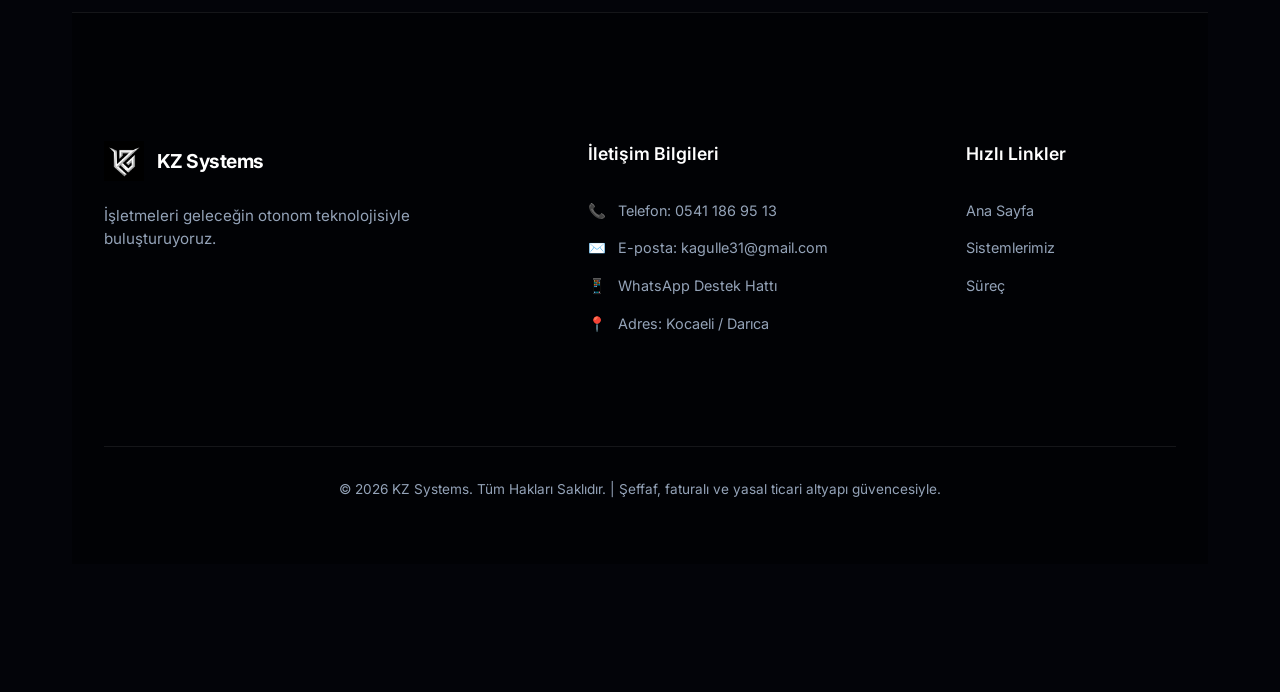
==== commit 4bfd8530: "feat: add autocar detail page and update link buttons" ====
--- a/index.html
+++ b/index.html
@@ -128,7 +128,10 @@
                     <div class="system-content-v3">
                         <h3 data-tr="AutoCAR Yapay Zeka Oto Ekspertiz" data-en="AutoCAR AI Auto Appraiser">AutoCAR Yapay Zeka Oto Ekspertiz</h3>
                         <p data-tr="Galericiler ve al-sat yapanlar için, sahibinden ilanlarını 5 saniyede analiz edip kâr marjını hesaplayan tarayıcı eklentisi B2B SaaS." data-en="AI browser extension B2B SaaS for car dealers that analyzes car listings in 5 seconds and calculates profit margins.">Galericiler ve al-sat yapanlar için, sahibinden ilanlarını 5 saniyede analiz edip kâr marjını hesaplayan tarayıcı eklentisi B2B SaaS.</p>
-                        <a href="https://auto-car-gold.vercel.app" target="_blank" class="btn-read" data-tr="Sisteme Git" data-en="Go to System">Sisteme Git</a>
+                        <div style="display: flex; gap: 1rem; align-items: center; flex-wrap: wrap;">
+                            <a href="https://auto-car-gold.vercel.app" target="_blank" class="btn-read" data-tr="Sisteme Git" data-en="Go to System">Sisteme Git</a>
+                            <a href="autocar.html" class="btn-read" style="background: rgba(255,255,255,0.05); color: #ccc; border: 1px solid rgba(255,255,255,0.1);" data-tr="Daha Fazla Bilgi" data-en="More Info">Daha Fazla Bilgi</a>
+                        </div>
                     </div>
                 </div>
 
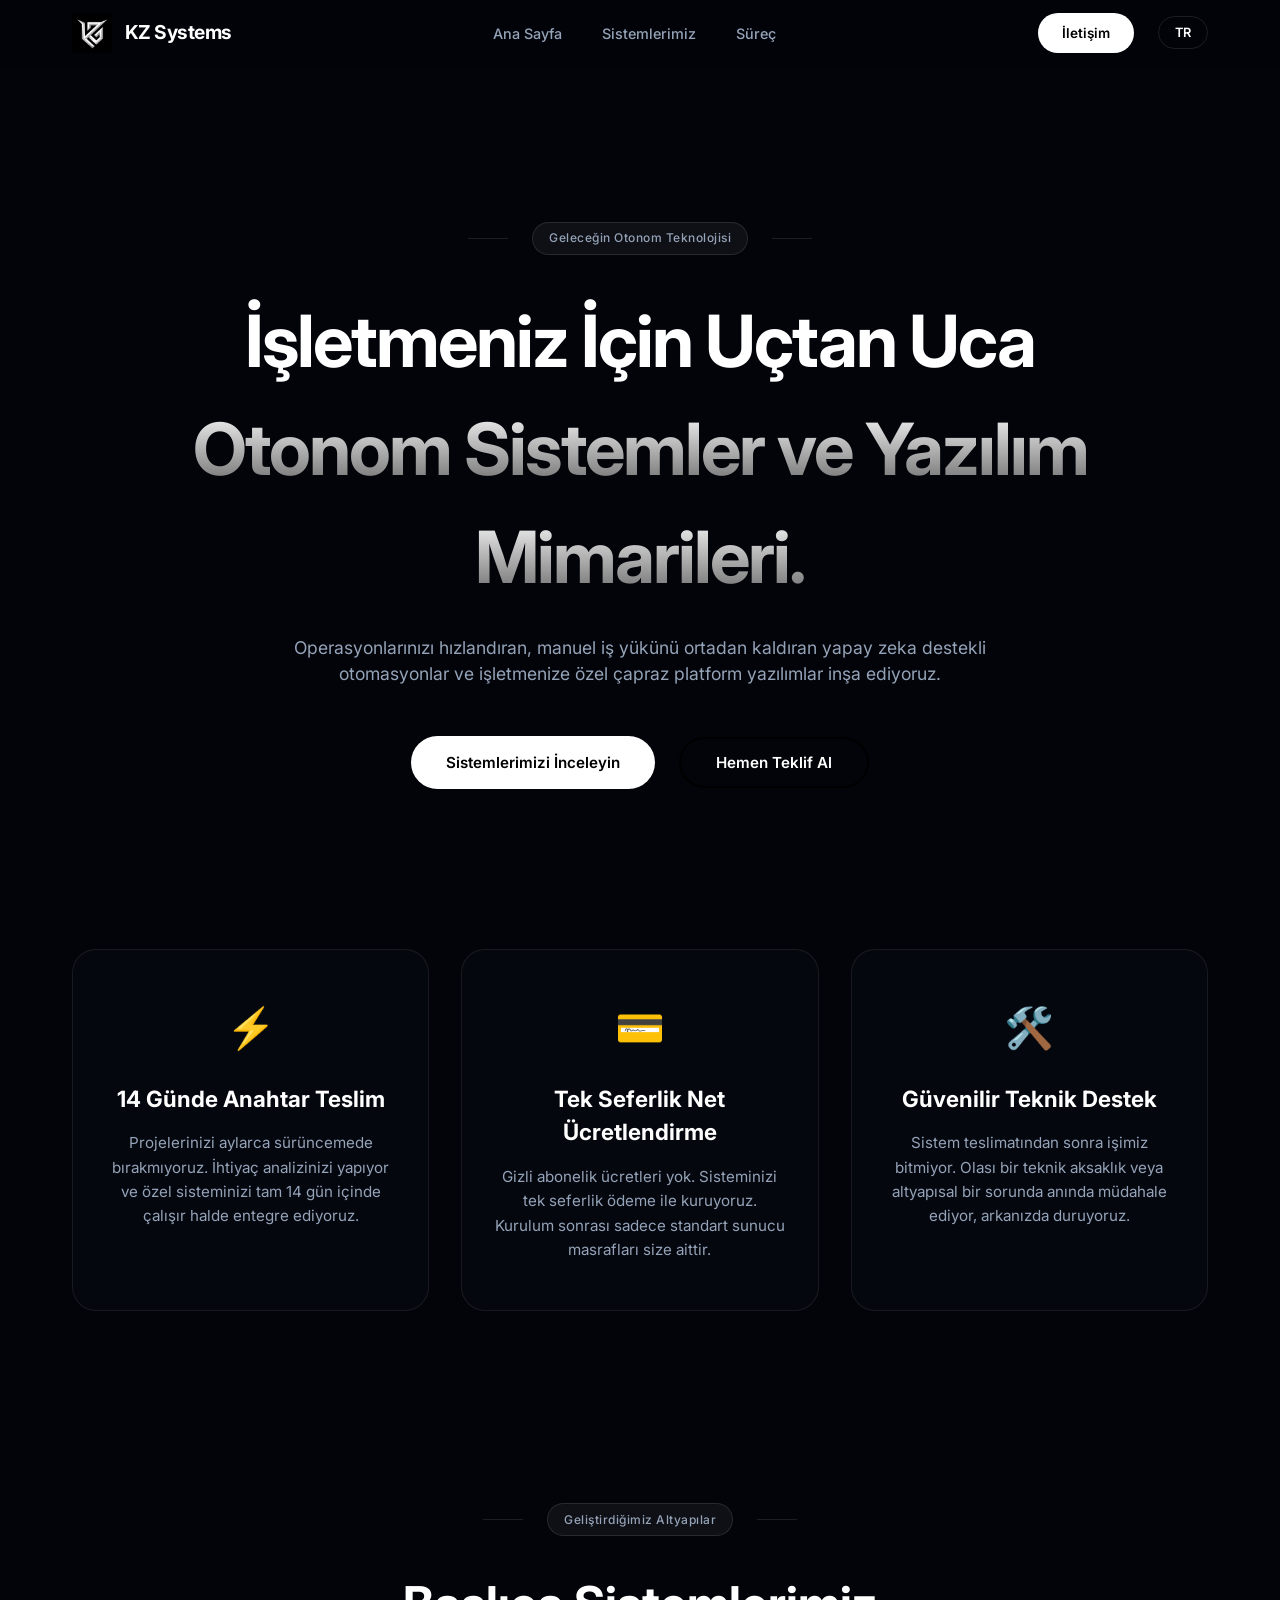
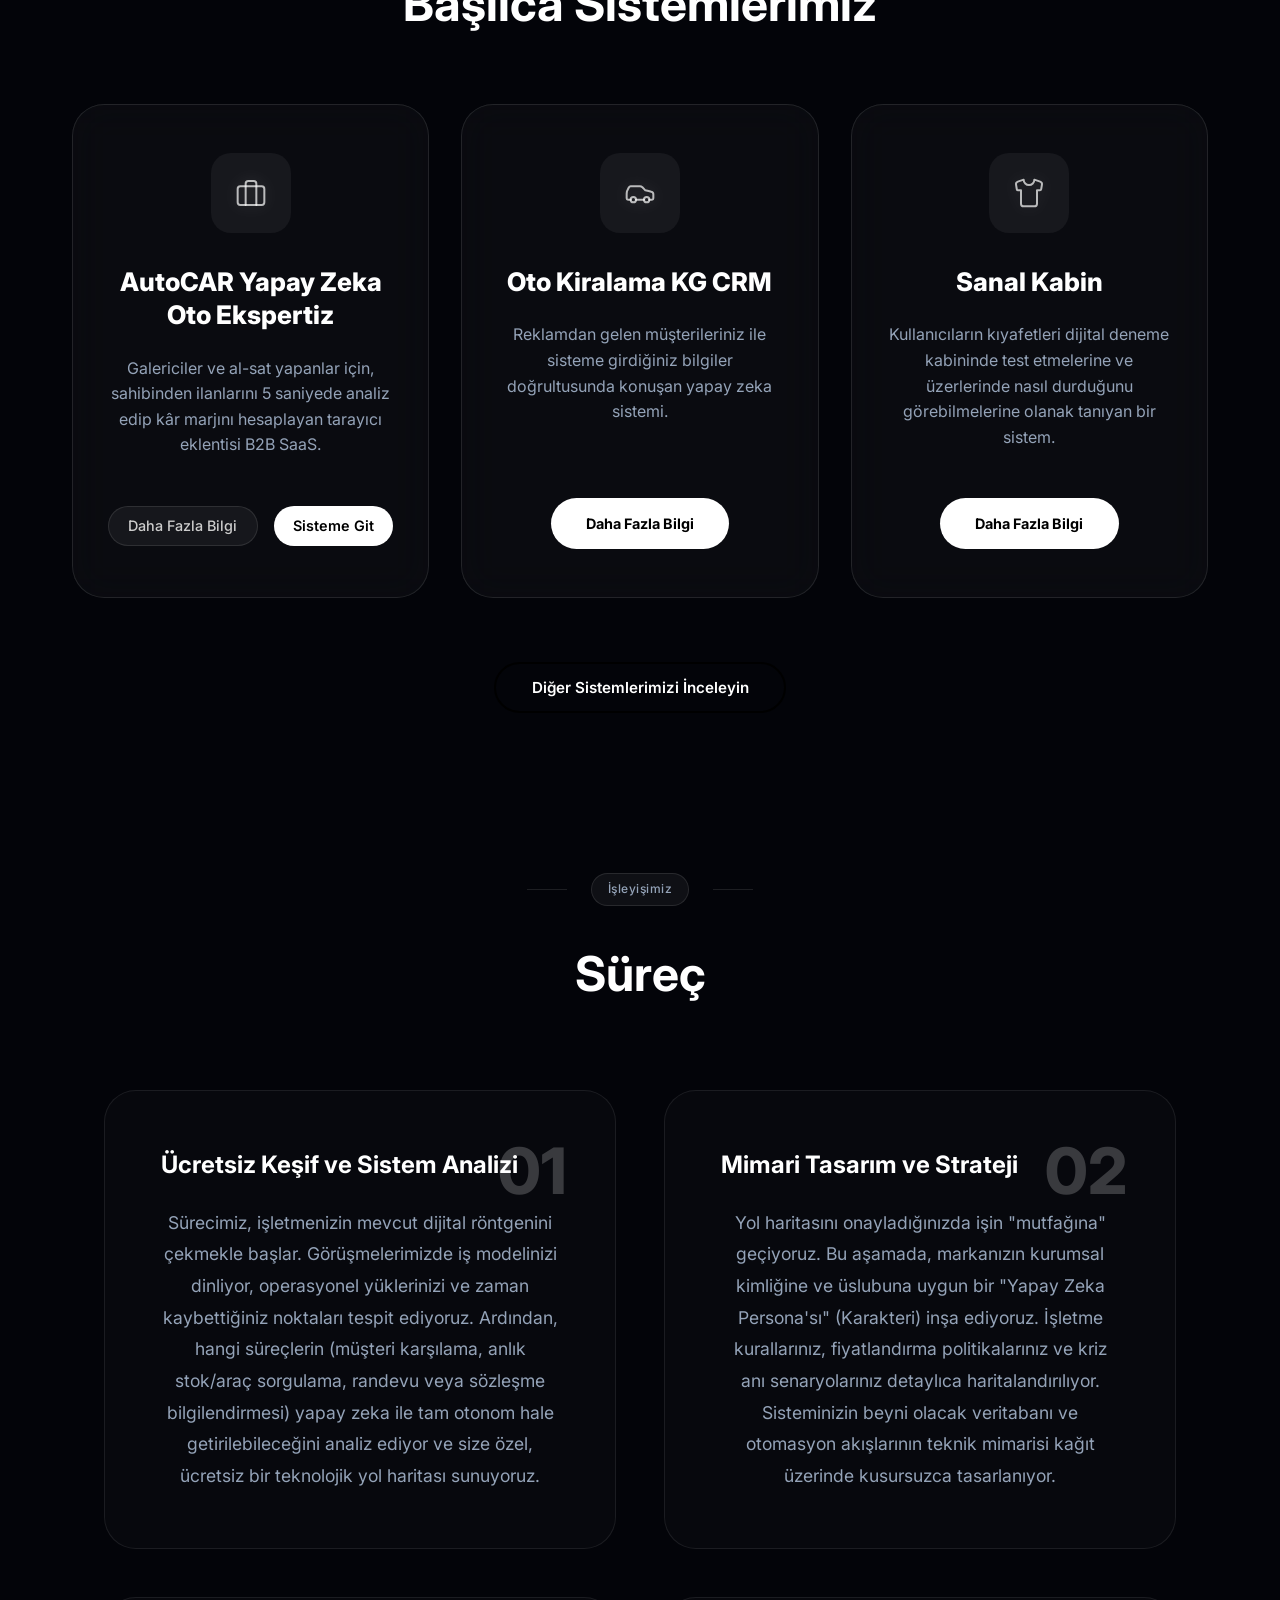
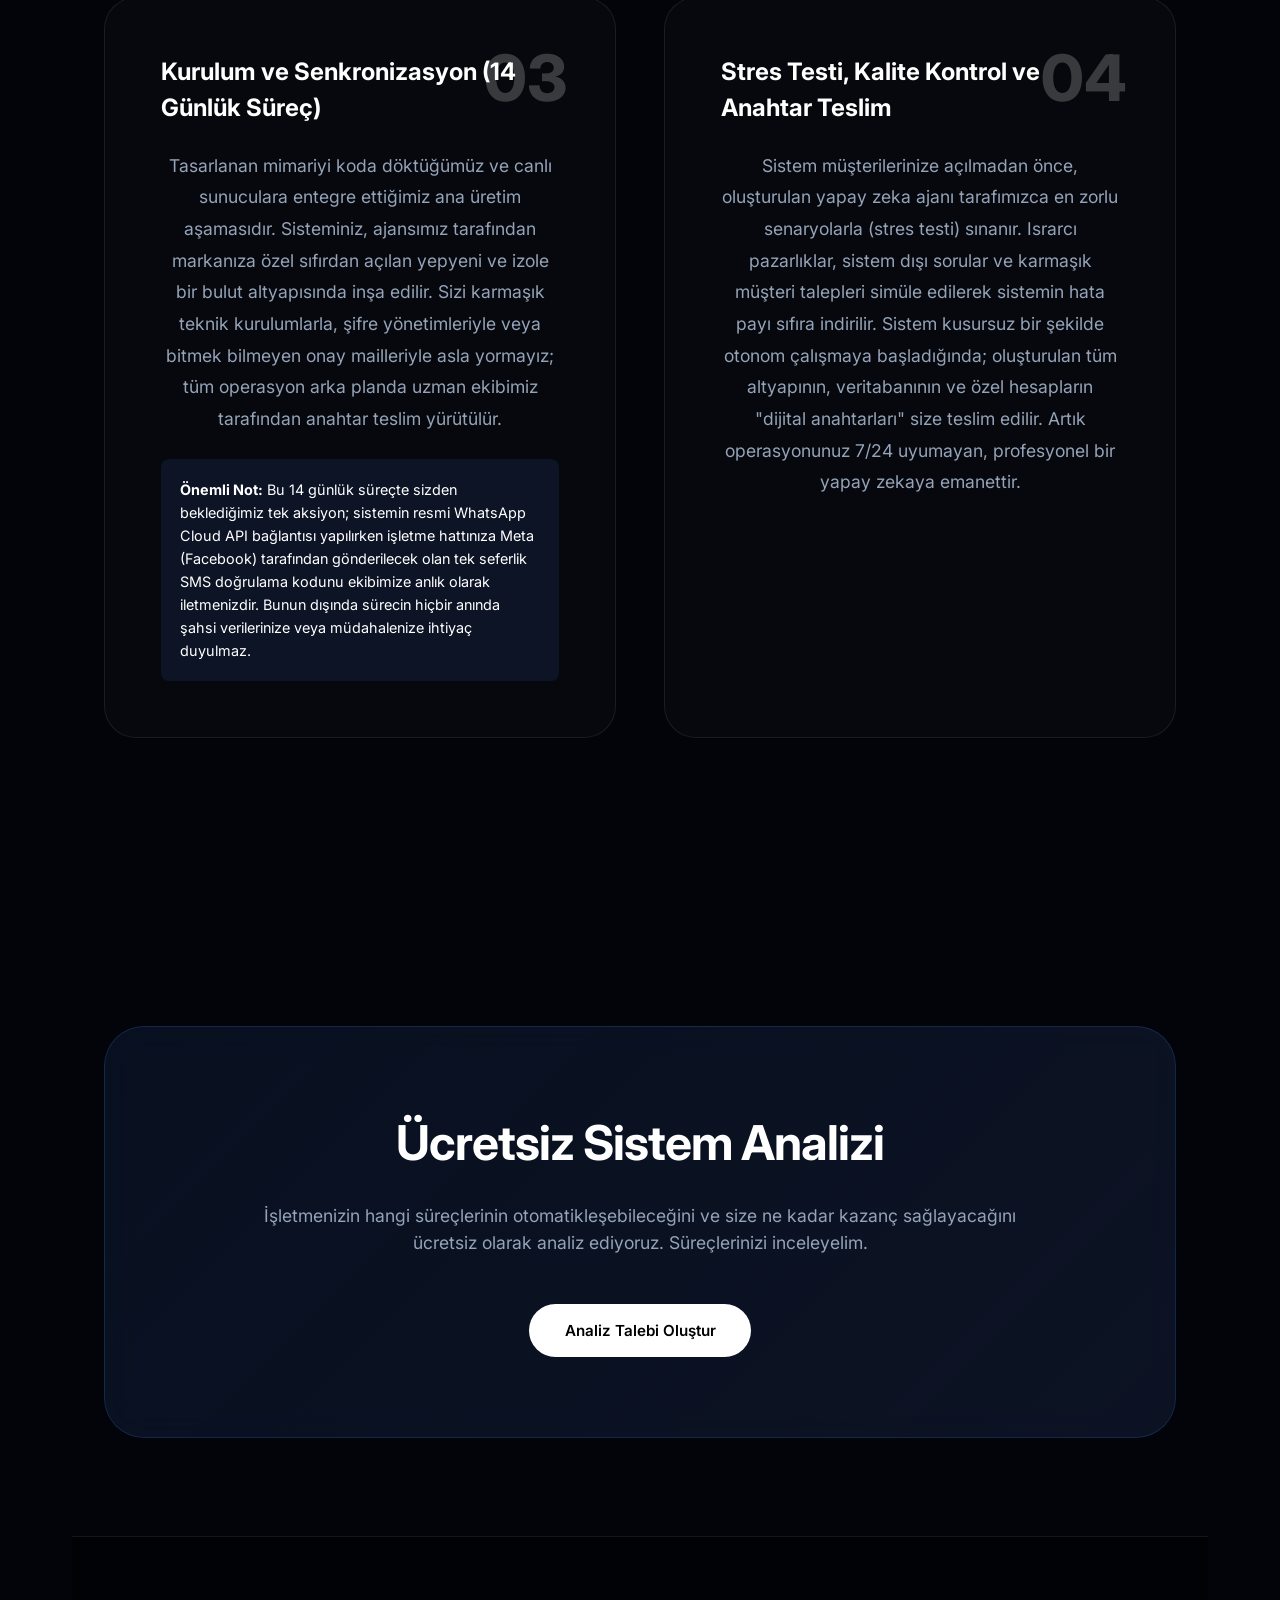
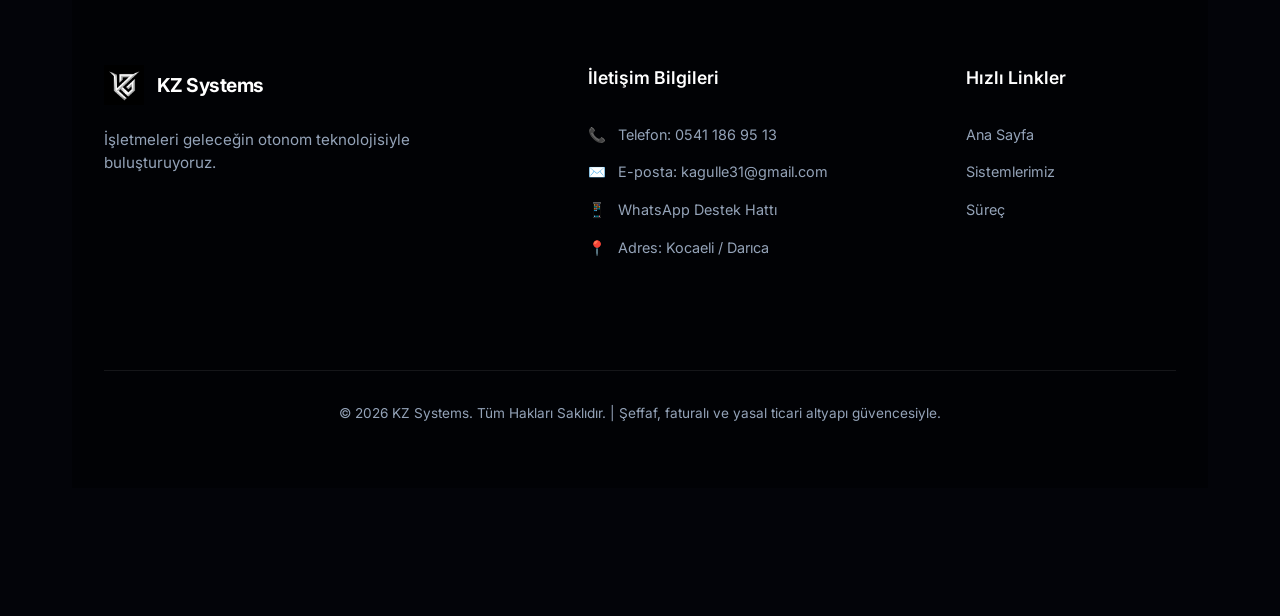
==== commit 53f06c0e: "fix: align AutoCAR card buttons" ====
--- a/index.html
+++ b/index.html
@@ -129,8 +129,8 @@
                         <h3 data-tr="AutoCAR Yapay Zeka Oto Ekspertiz" data-en="AutoCAR AI Auto Appraiser">AutoCAR Yapay Zeka Oto Ekspertiz</h3>
                         <p data-tr="Galericiler ve al-sat yapanlar için, sahibinden ilanlarını 5 saniyede analiz edip kâr marjını hesaplayan tarayıcı eklentisi B2B SaaS." data-en="AI browser extension B2B SaaS for car dealers that analyzes car listings in 5 seconds and calculates profit margins.">Galericiler ve al-sat yapanlar için, sahibinden ilanlarını 5 saniyede analiz edip kâr marjını hesaplayan tarayıcı eklentisi B2B SaaS.</p>
                         <div style="display: flex; gap: 1rem; align-items: center; flex-wrap: wrap;">
-                            <a href="https://auto-car-gold.vercel.app" target="_blank" class="btn-read" data-tr="Sisteme Git" data-en="Go to System">Sisteme Git</a>
-                            <a href="autocar.html" class="btn-read" style="background: rgba(255,255,255,0.05); color: #ccc; border: 1px solid rgba(255,255,255,0.1);" data-tr="Daha Fazla Bilgi" data-en="More Info">Daha Fazla Bilgi</a>
+                            <a href="autocar.html" style="background: rgba(255,255,255,0.05); color: #ccc; border: 1px solid rgba(255,255,255,0.1); padding: 0.5rem 1.2rem; border-radius: 100px; text-decoration: none; font-size: 0.9rem; font-weight: 500; transition: 0.3s; display: inline-flex; align-items: center; justify-content: center; height: 40px; box-sizing: border-box;" data-tr="Daha Fazla Bilgi" data-en="More Info">Daha Fazla Bilgi</a>
+                            <a href="https://auto-car-gold.vercel.app" target="_blank" style="background: #fff; color: #000; padding: 0.5rem 1.2rem; border-radius: 100px; text-decoration: none; font-size: 0.9rem; font-weight: 600; transition: 0.3s; display: inline-flex; align-items: center; justify-content: center; height: 40px; box-sizing: border-box;" data-tr="Sisteme Git" data-en="Go to System">Sisteme Git</a>
                         </div>
                     </div>
                 </div>
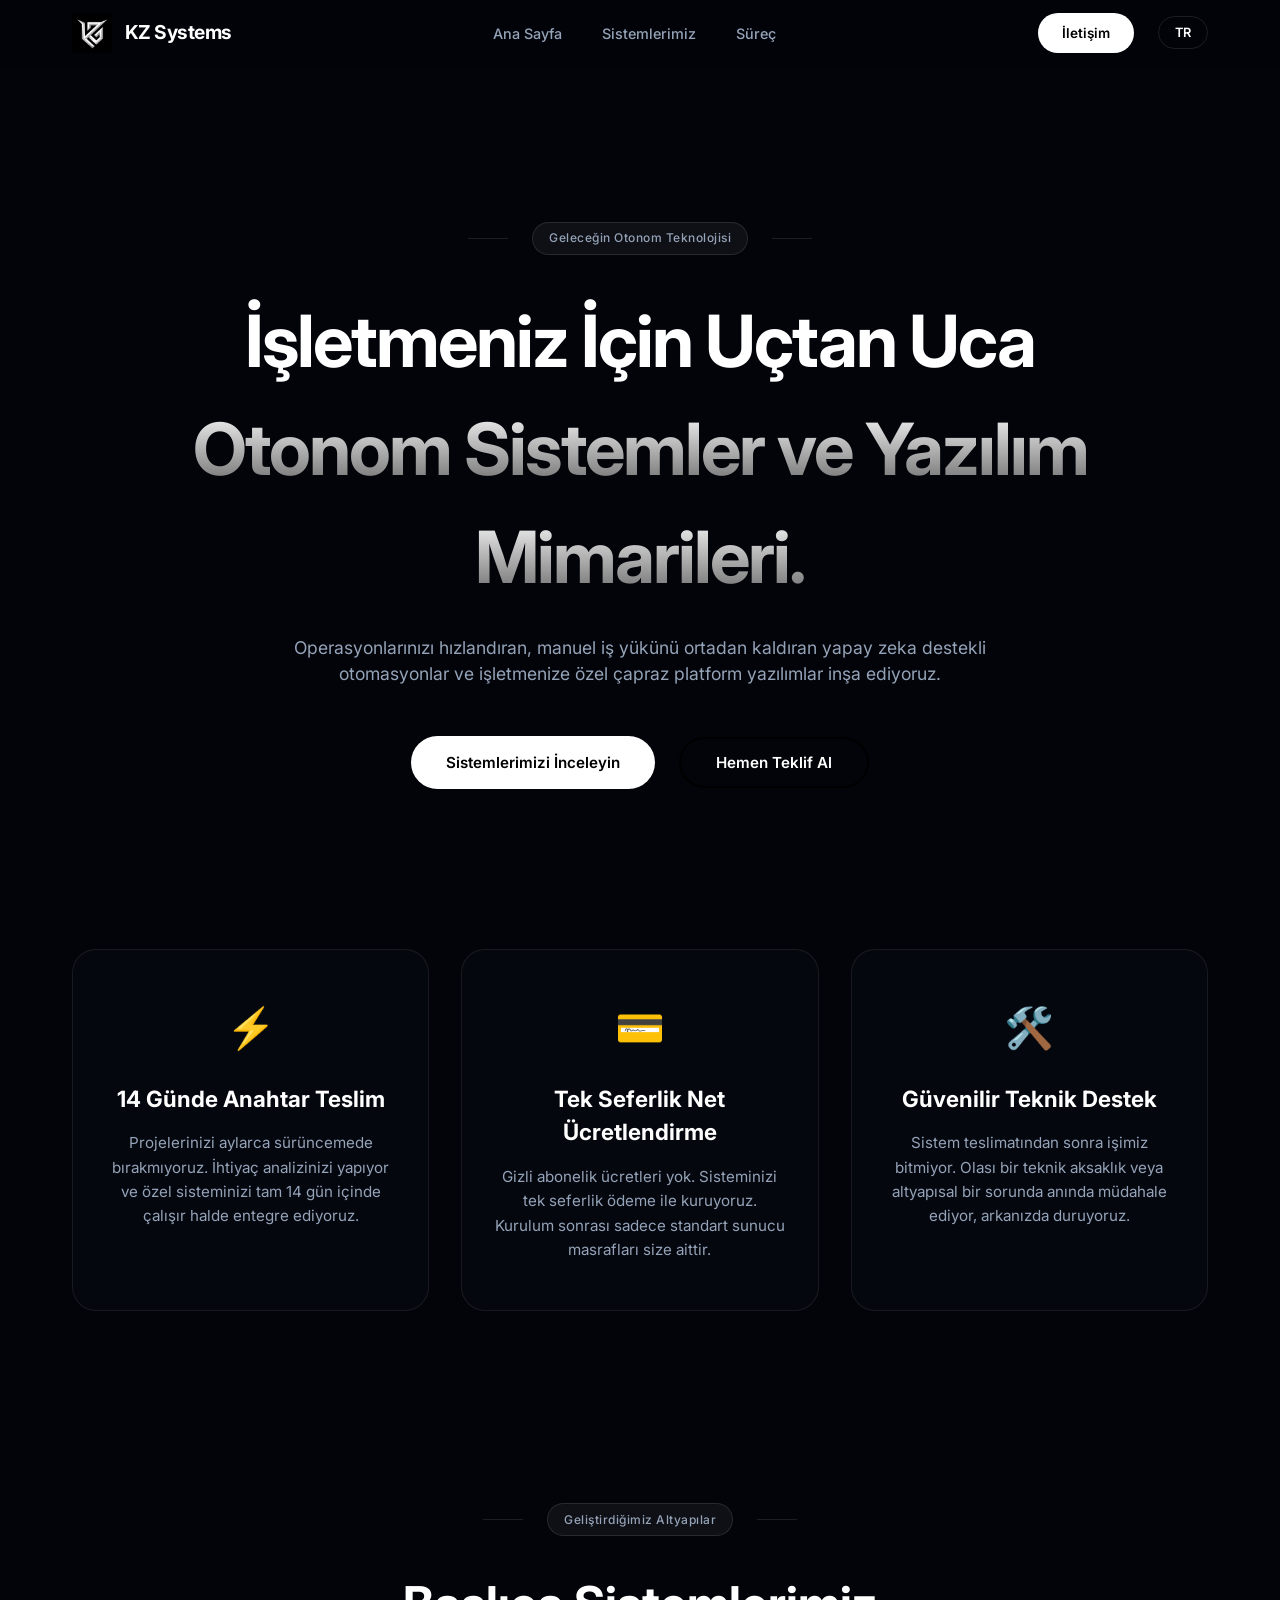
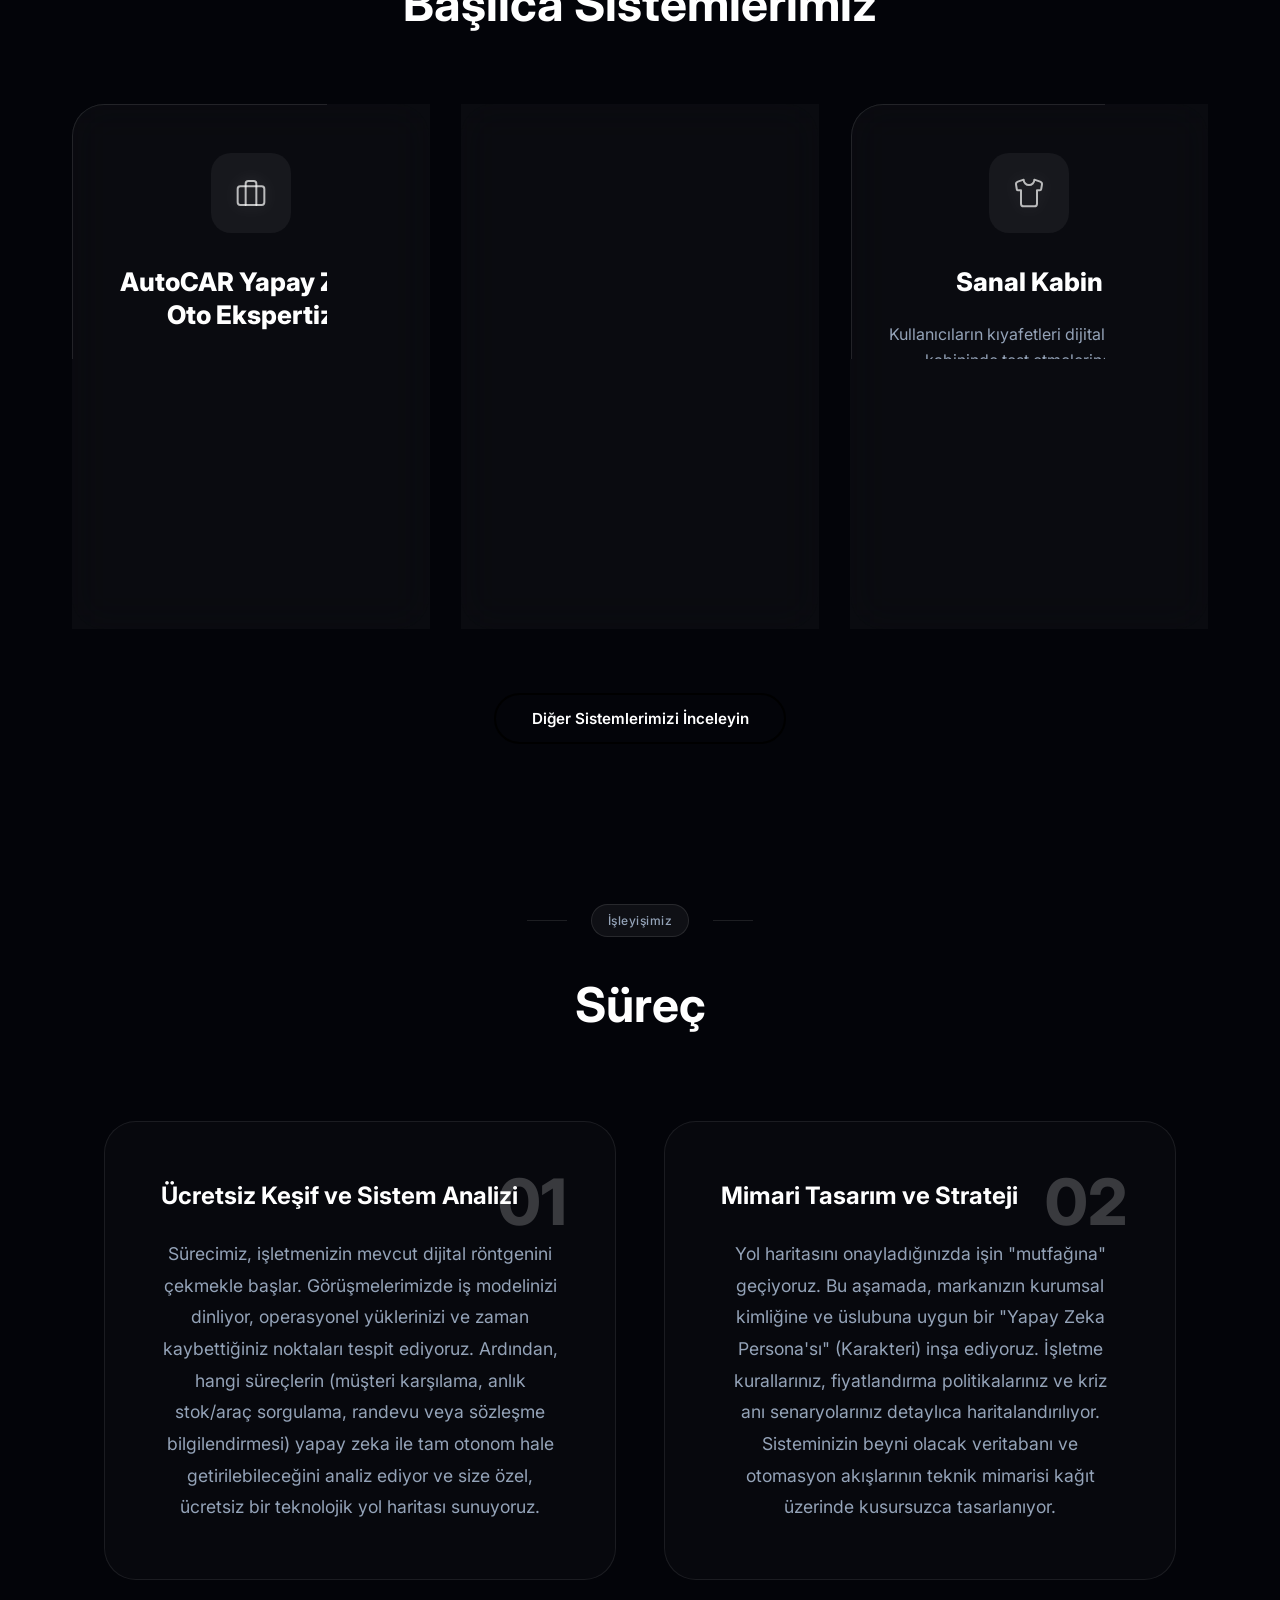
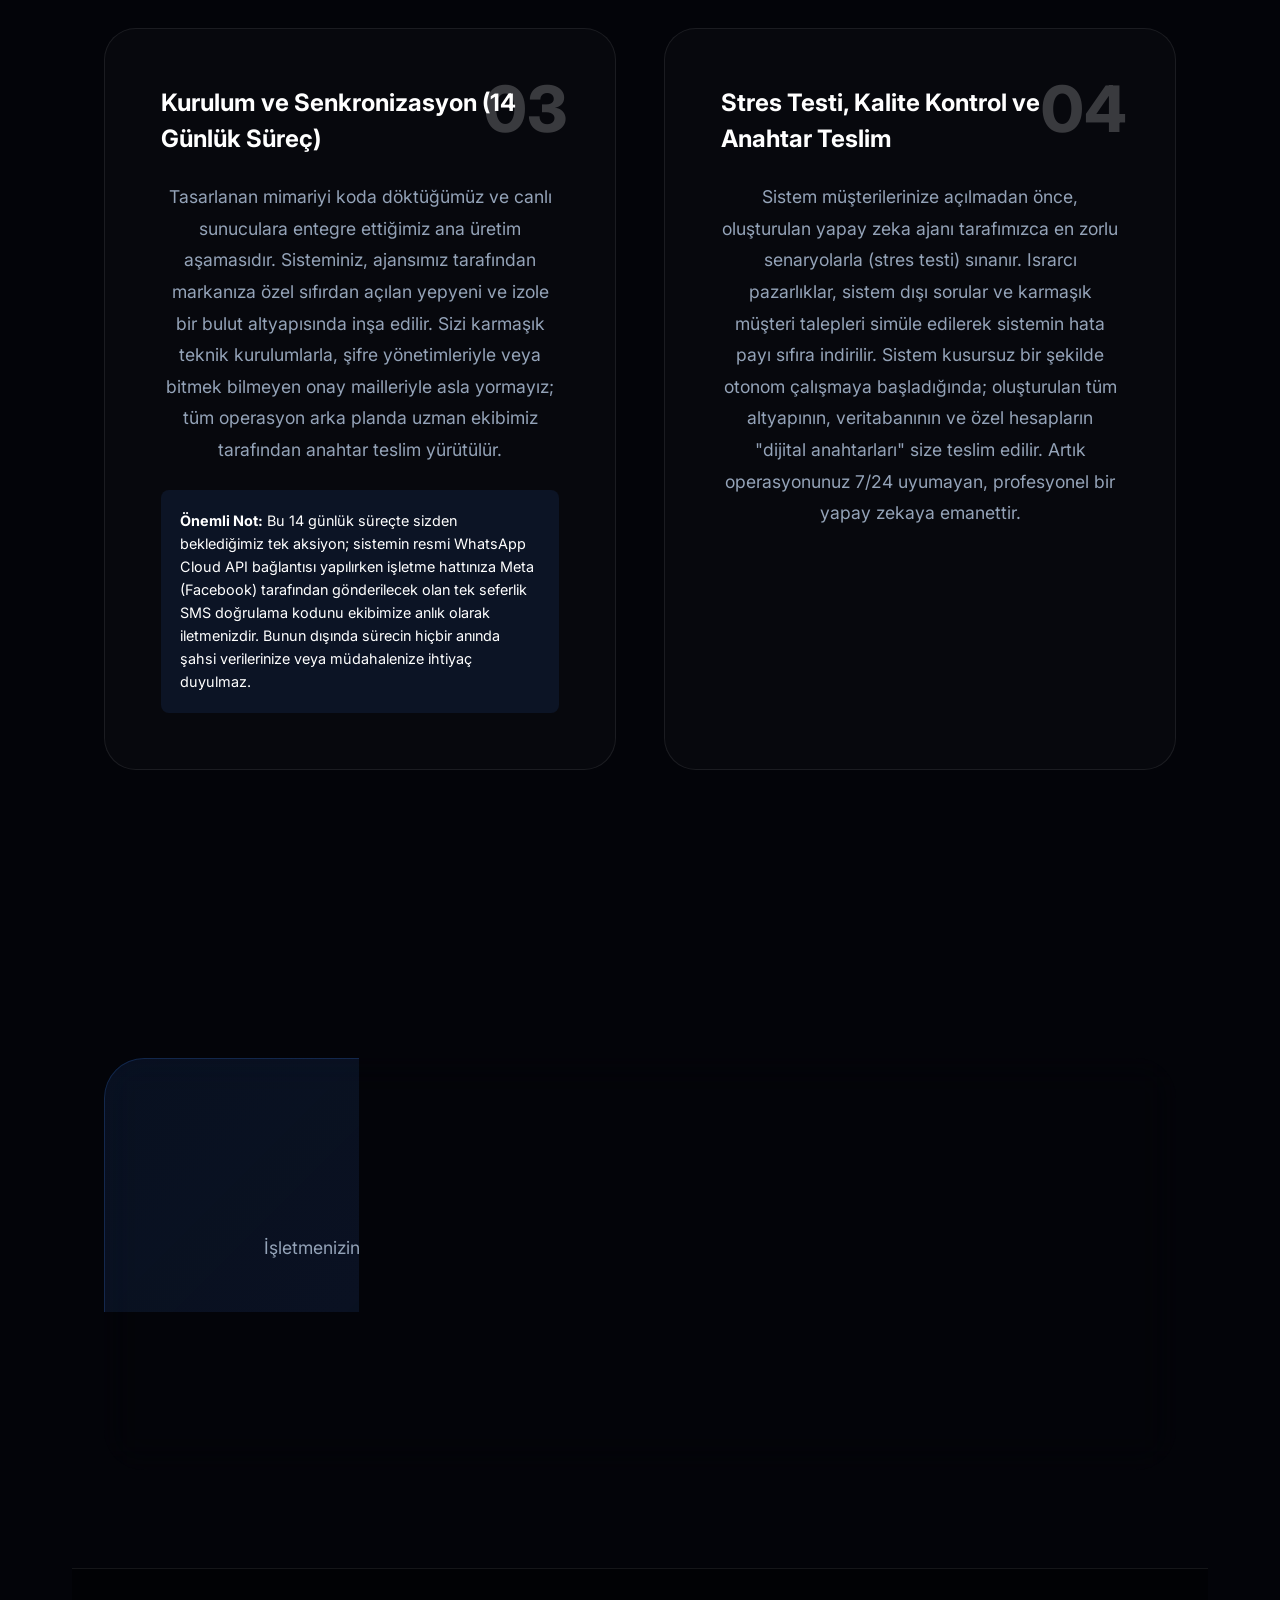
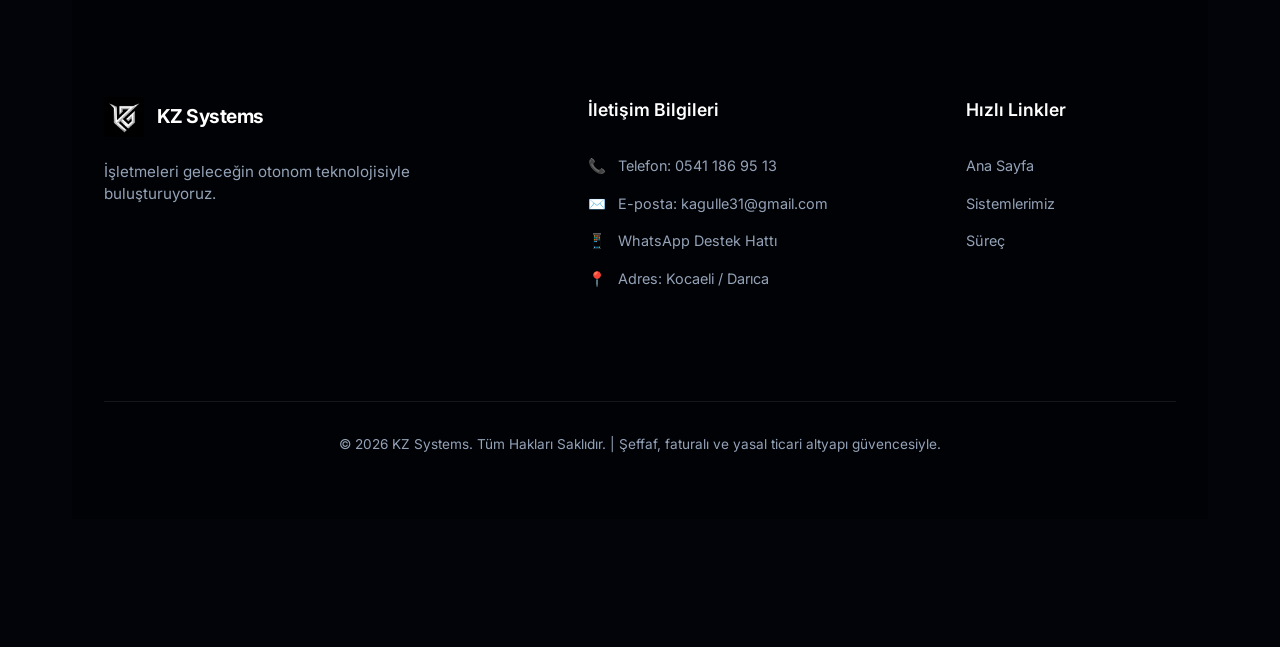
==== commit dbb0199c: "fix: style AutoCAR card buttons to match other cards in index" ====
--- a/index.html
+++ b/index.html
@@ -128,9 +128,9 @@
                     <div class="system-content-v3">
                         <h3 data-tr="AutoCAR Yapay Zeka Oto Ekspertiz" data-en="AutoCAR AI Auto Appraiser">AutoCAR Yapay Zeka Oto Ekspertiz</h3>
                         <p data-tr="Galericiler ve al-sat yapanlar için, sahibinden ilanlarını 5 saniyede analiz edip kâr marjını hesaplayan tarayıcı eklentisi B2B SaaS." data-en="AI browser extension B2B SaaS for car dealers that analyzes car listings in 5 seconds and calculates profit margins.">Galericiler ve al-sat yapanlar için, sahibinden ilanlarını 5 saniyede analiz edip kâr marjını hesaplayan tarayıcı eklentisi B2B SaaS.</p>
-                        <div style="display: flex; gap: 1rem; align-items: center; flex-wrap: wrap;">
-                            <a href="autocar.html" style="background: rgba(255,255,255,0.05); color: #ccc; border: 1px solid rgba(255,255,255,0.1); padding: 0.5rem 1.2rem; border-radius: 100px; text-decoration: none; font-size: 0.9rem; font-weight: 500; transition: 0.3s; display: inline-flex; align-items: center; justify-content: center; height: 40px; box-sizing: border-box;" data-tr="Daha Fazla Bilgi" data-en="More Info">Daha Fazla Bilgi</a>
-                            <a href="https://auto-car-gold.vercel.app" target="_blank" style="background: #fff; color: #000; padding: 0.5rem 1.2rem; border-radius: 100px; text-decoration: none; font-size: 0.9rem; font-weight: 600; transition: 0.3s; display: inline-flex; align-items: center; justify-content: center; height: 40px; box-sizing: border-box;" data-tr="Sisteme Git" data-en="Go to System">Sisteme Git</a>
+                        <div style="display: flex; gap: 1rem; justify-content: center; width: 100%; margin-top: auto;">
+                            <a href="autocar.html" class="btn-read" style="margin-top: 0 !important;" data-tr="Daha Fazla Bilgi" data-en="More Info">Daha Fazla Bilgi</a>
+                            <a href="https://auto-car-gold.vercel.app" target="_blank" class="btn-read" style="margin-top: 0 !important; background: transparent; border: 1px solid rgba(255,255,255,0.2); color: #fff;" data-tr="Sisteme Git" data-en="Go to System">Sisteme Git</a>
                         </div>
                     </div>
                 </div>
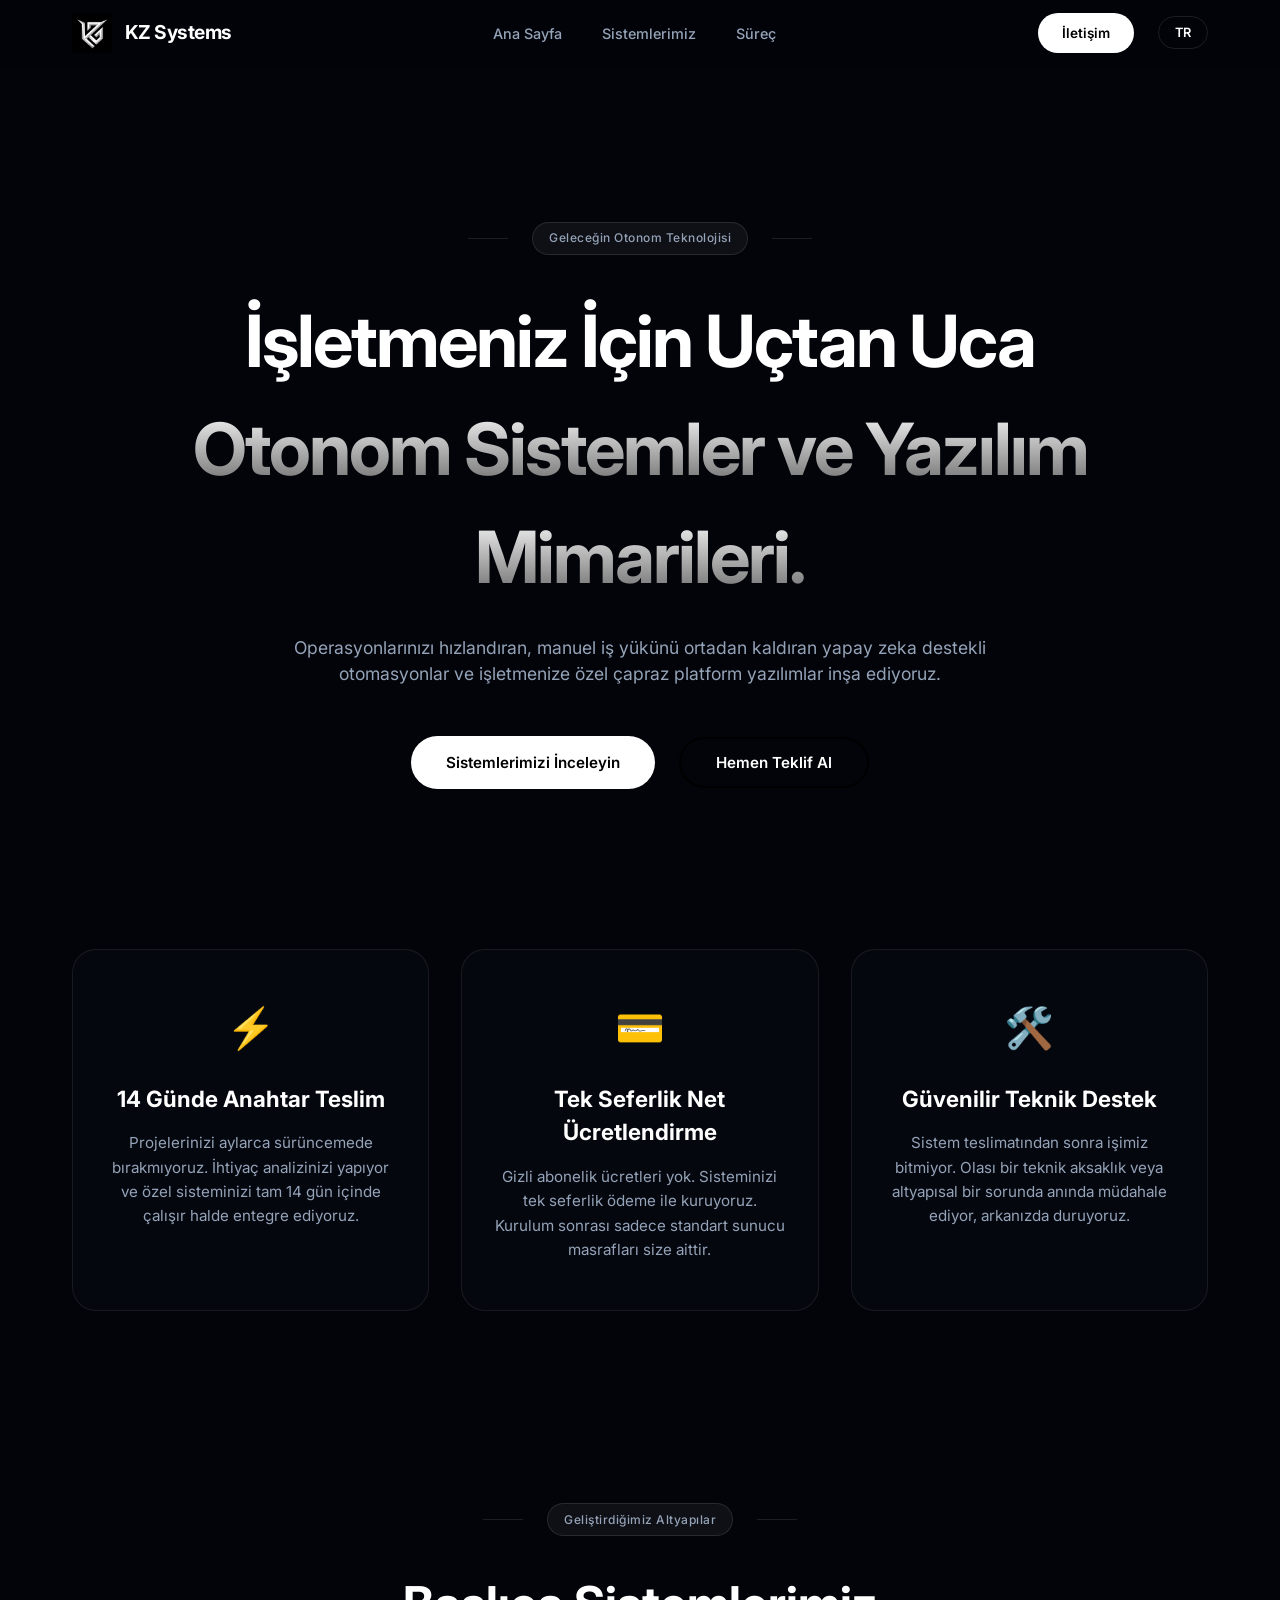
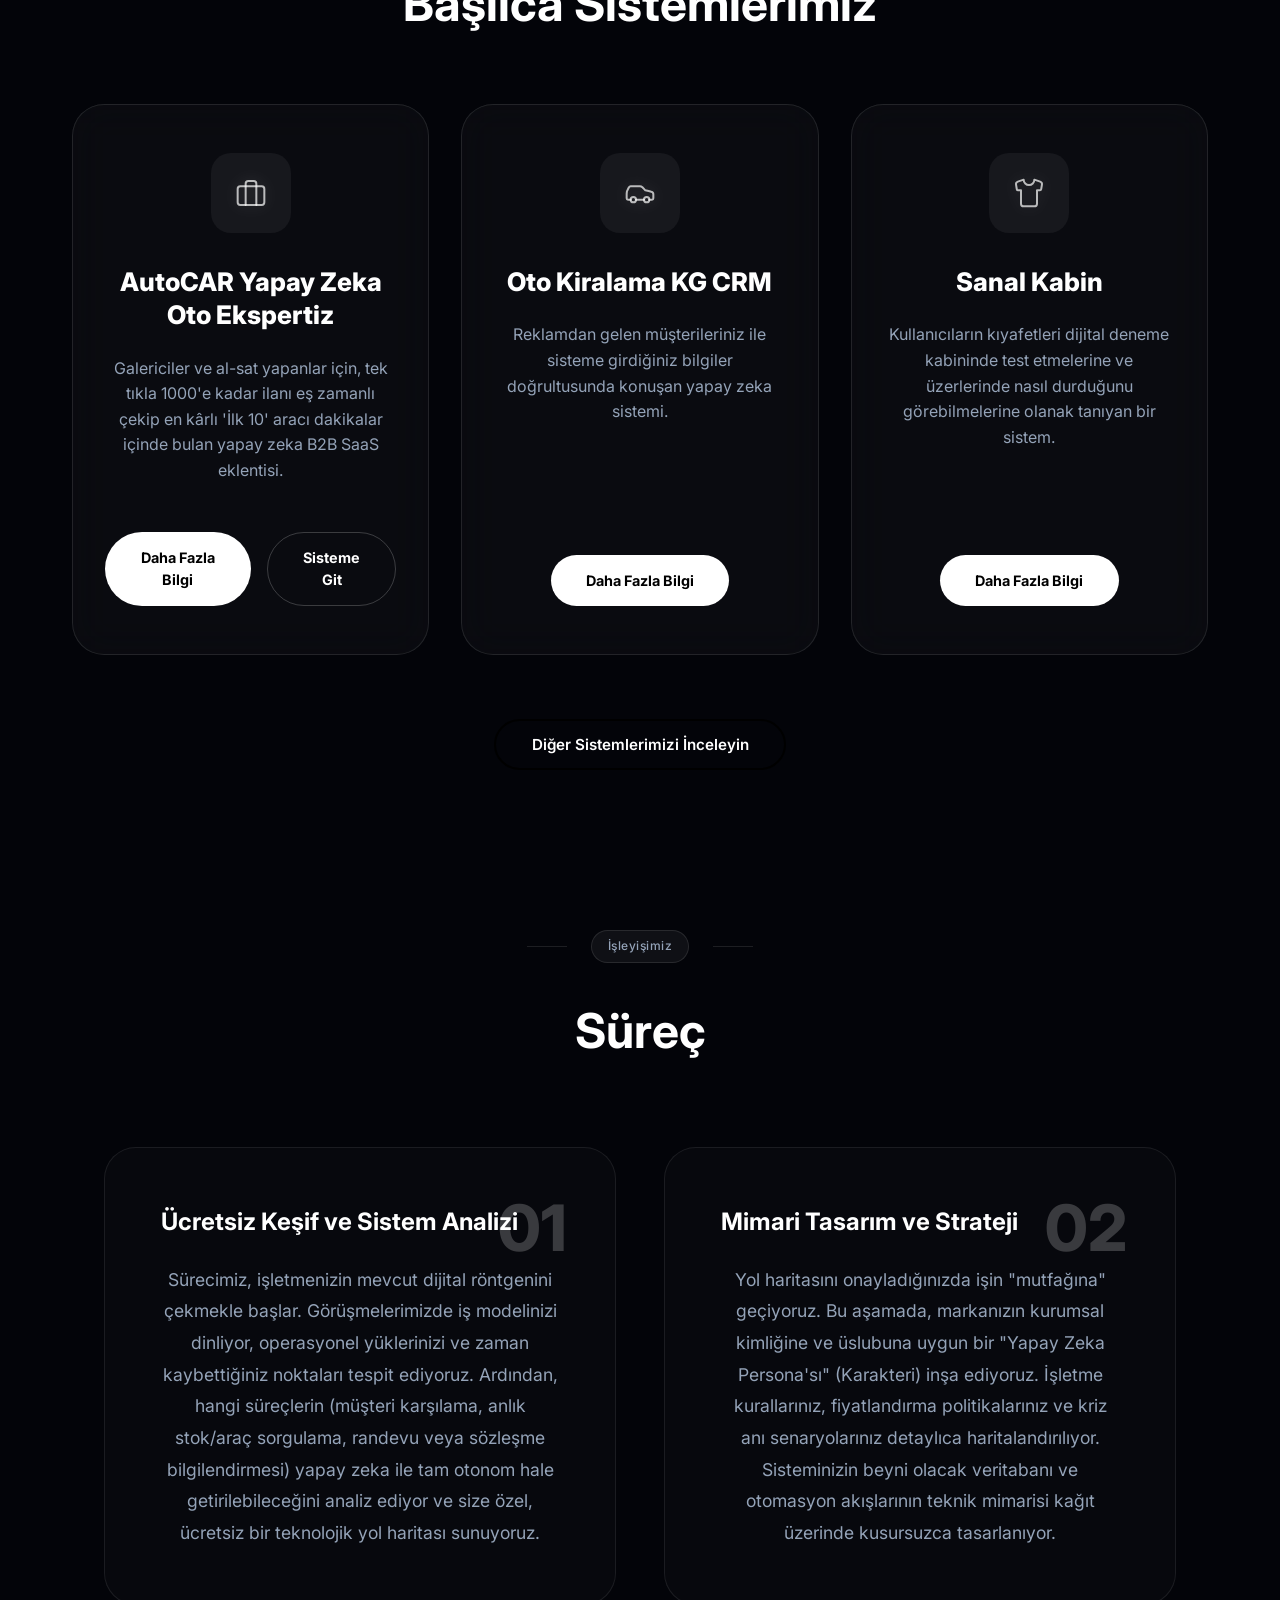
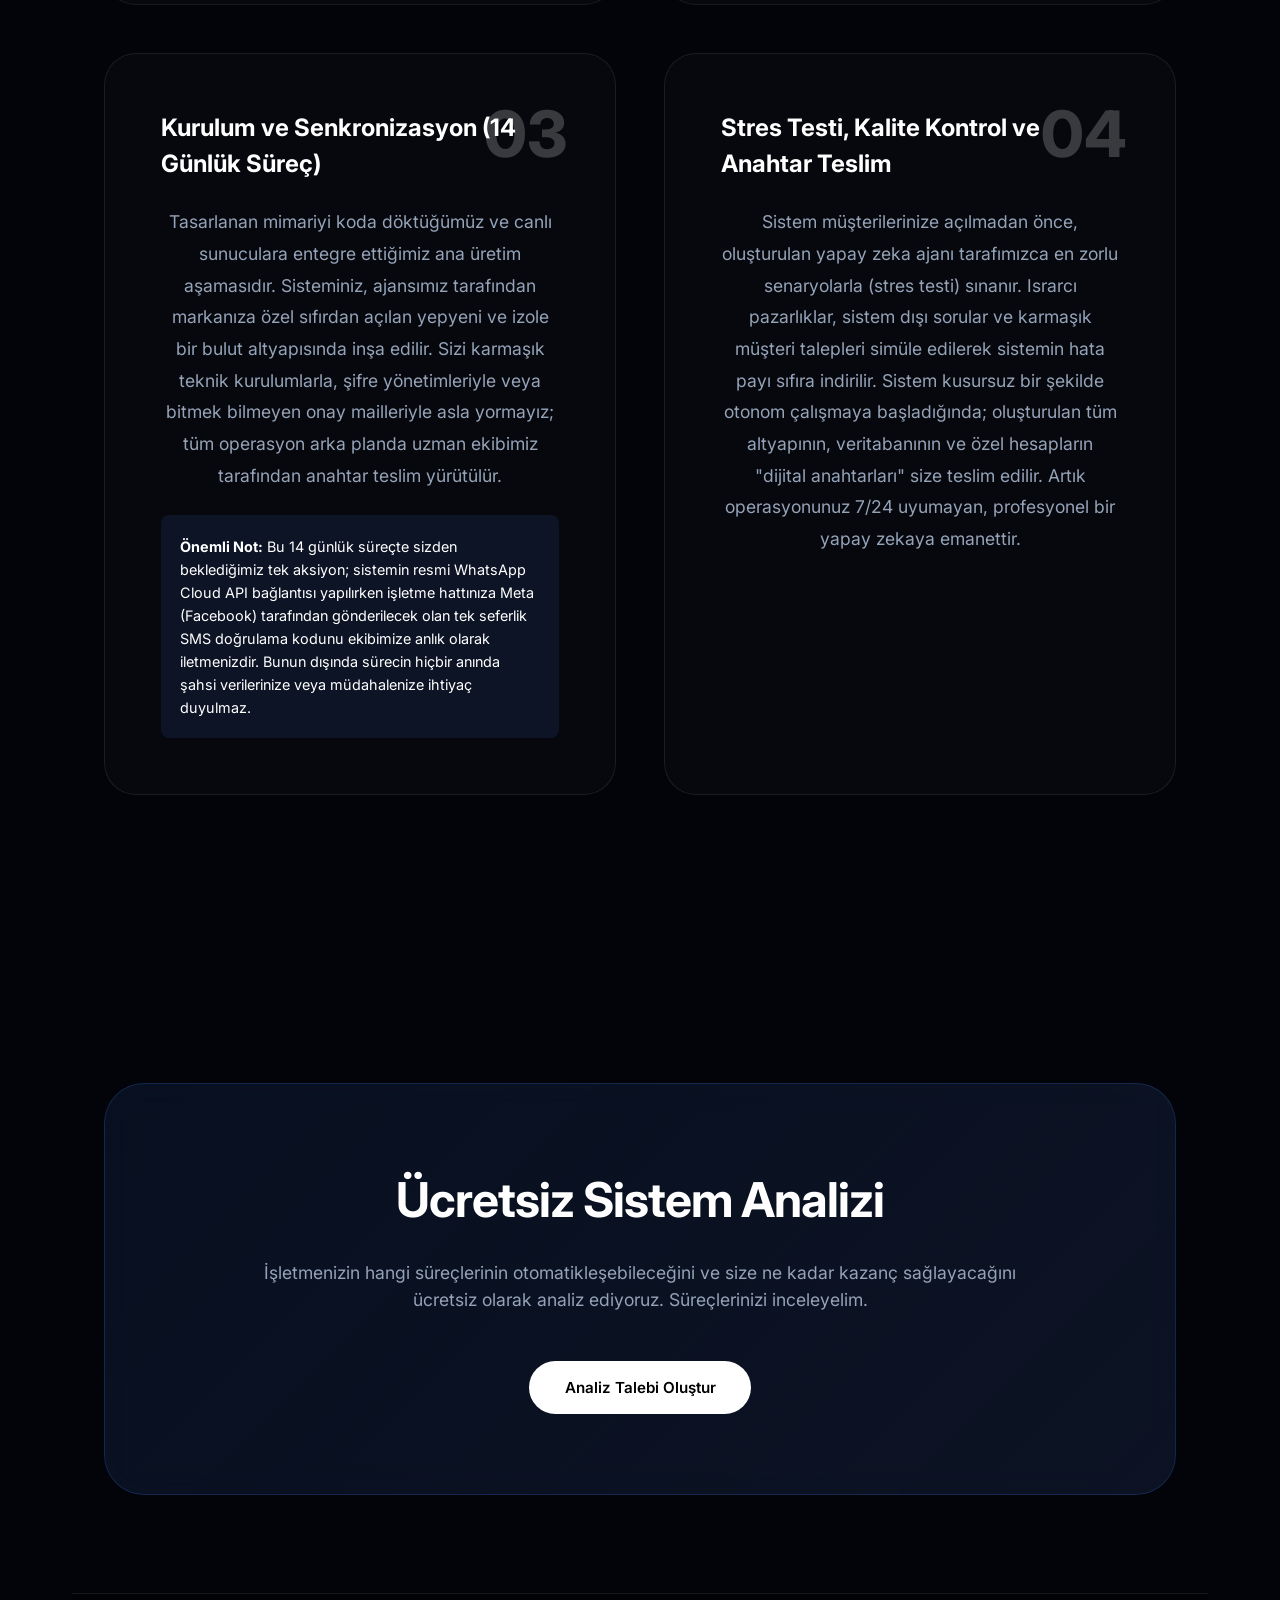
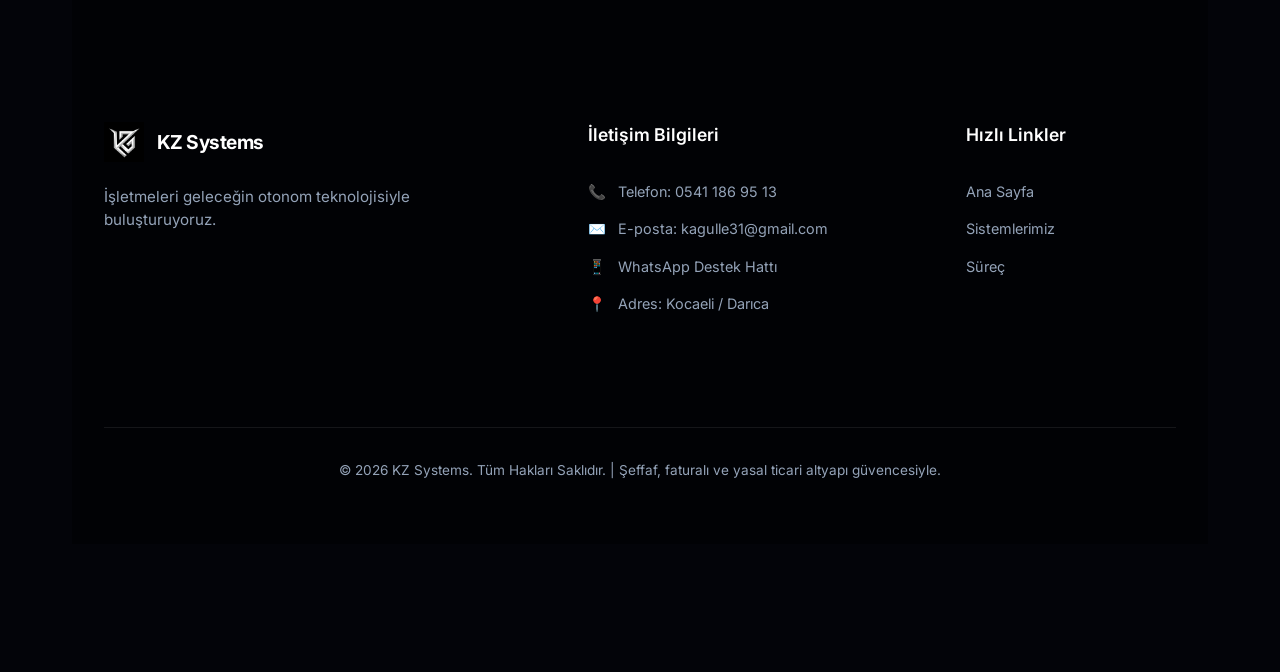
==== commit c1caef31: "fix: update autocar teaser text in cards across all pages" ====
--- a/index.html
+++ b/index.html
@@ -127,7 +127,7 @@
                     </div>
                     <div class="system-content-v3">
                         <h3 data-tr="AutoCAR Yapay Zeka Oto Ekspertiz" data-en="AutoCAR AI Auto Appraiser">AutoCAR Yapay Zeka Oto Ekspertiz</h3>
-                        <p data-tr="Galericiler ve al-sat yapanlar için, sahibinden ilanlarını 5 saniyede analiz edip kâr marjını hesaplayan tarayıcı eklentisi B2B SaaS." data-en="AI browser extension B2B SaaS for car dealers that analyzes car listings in 5 seconds and calculates profit margins.">Galericiler ve al-sat yapanlar için, sahibinden ilanlarını 5 saniyede analiz edip kâr marjını hesaplayan tarayıcı eklentisi B2B SaaS.</p>
+                        <p data-tr="Galericiler ve al-sat yapanlar için, tek tıkla 1000'e kadar ilanı eş zamanlı çekip en kârlı 'İlk 10' aracı dakikalar içinde bulan yapay zeka B2B SaaS eklentisi." data-en="AI browser extension B2B SaaS for car dealers that fetches up to 1000 listings simultaneously and finds the most profitable 'Top 10' cars in minutes.">Galericiler ve al-sat yapanlar için, tek tıkla 1000'e kadar ilanı eş zamanlı çekip en kârlı 'İlk 10' aracı dakikalar içinde bulan yapay zeka B2B SaaS eklentisi.</p>
                         <div style="display: flex; gap: 1rem; justify-content: center; width: 100%; margin-top: auto;">
                             <a href="autocar.html" class="btn-read" style="margin-top: 0 !important;" data-tr="Daha Fazla Bilgi" data-en="More Info">Daha Fazla Bilgi</a>
                             <a href="https://auto-car-gold.vercel.app" target="_blank" class="btn-read" style="margin-top: 0 !important; background: transparent; border: 1px solid rgba(255,255,255,0.2); color: #fff;" data-tr="Sisteme Git" data-en="Go to System">Sisteme Git</a>
